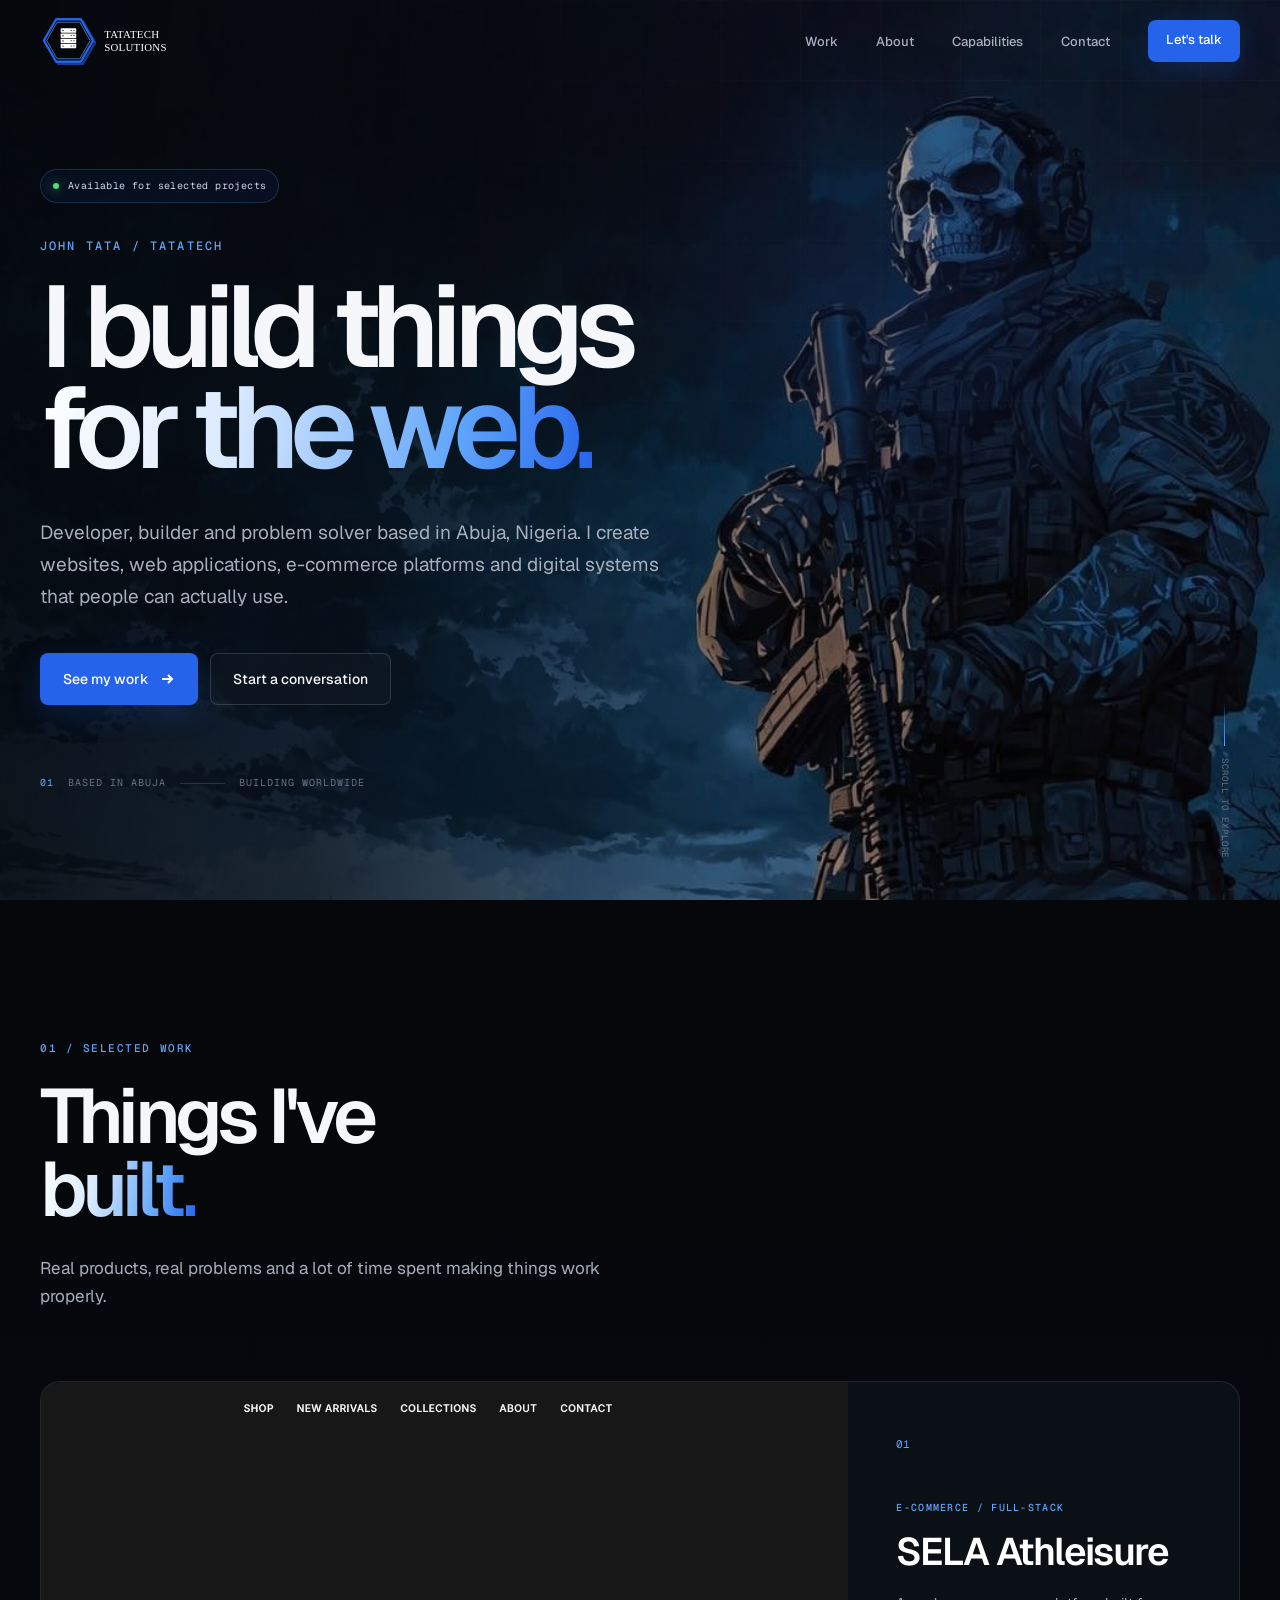
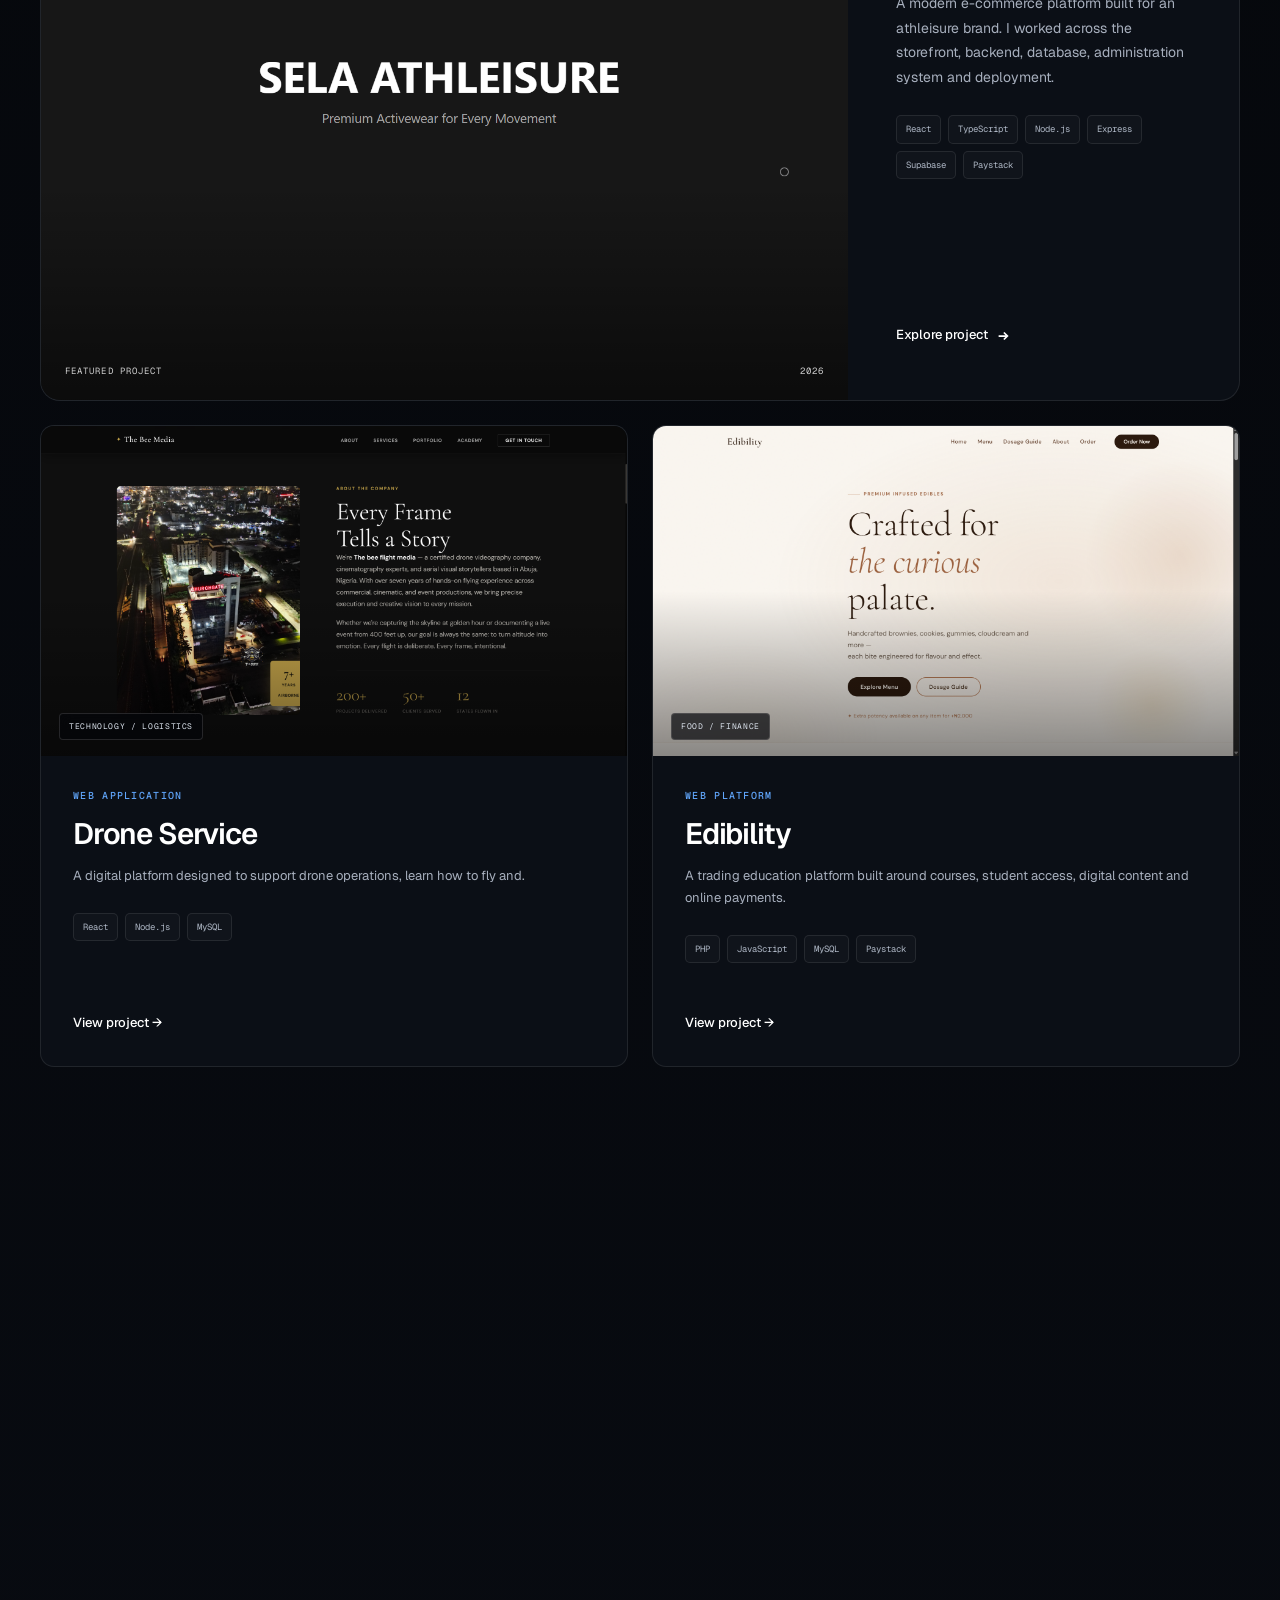
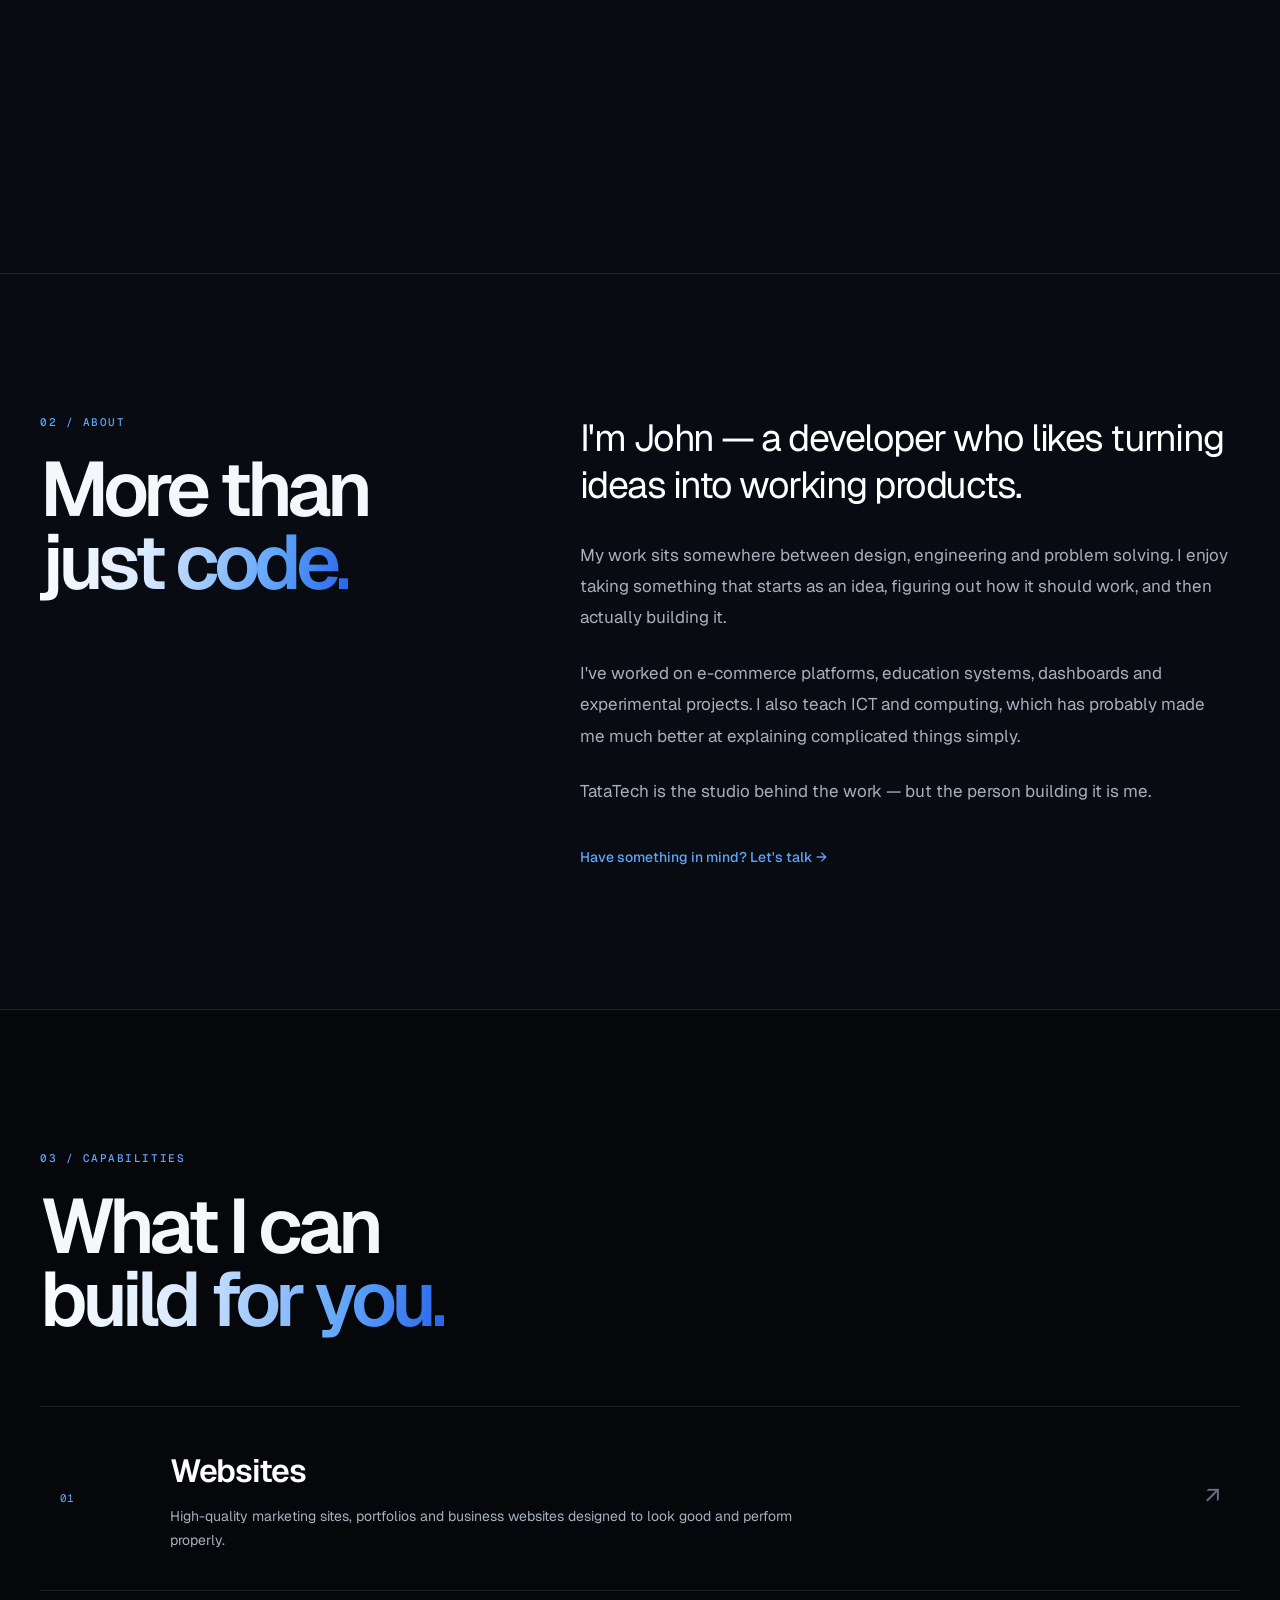
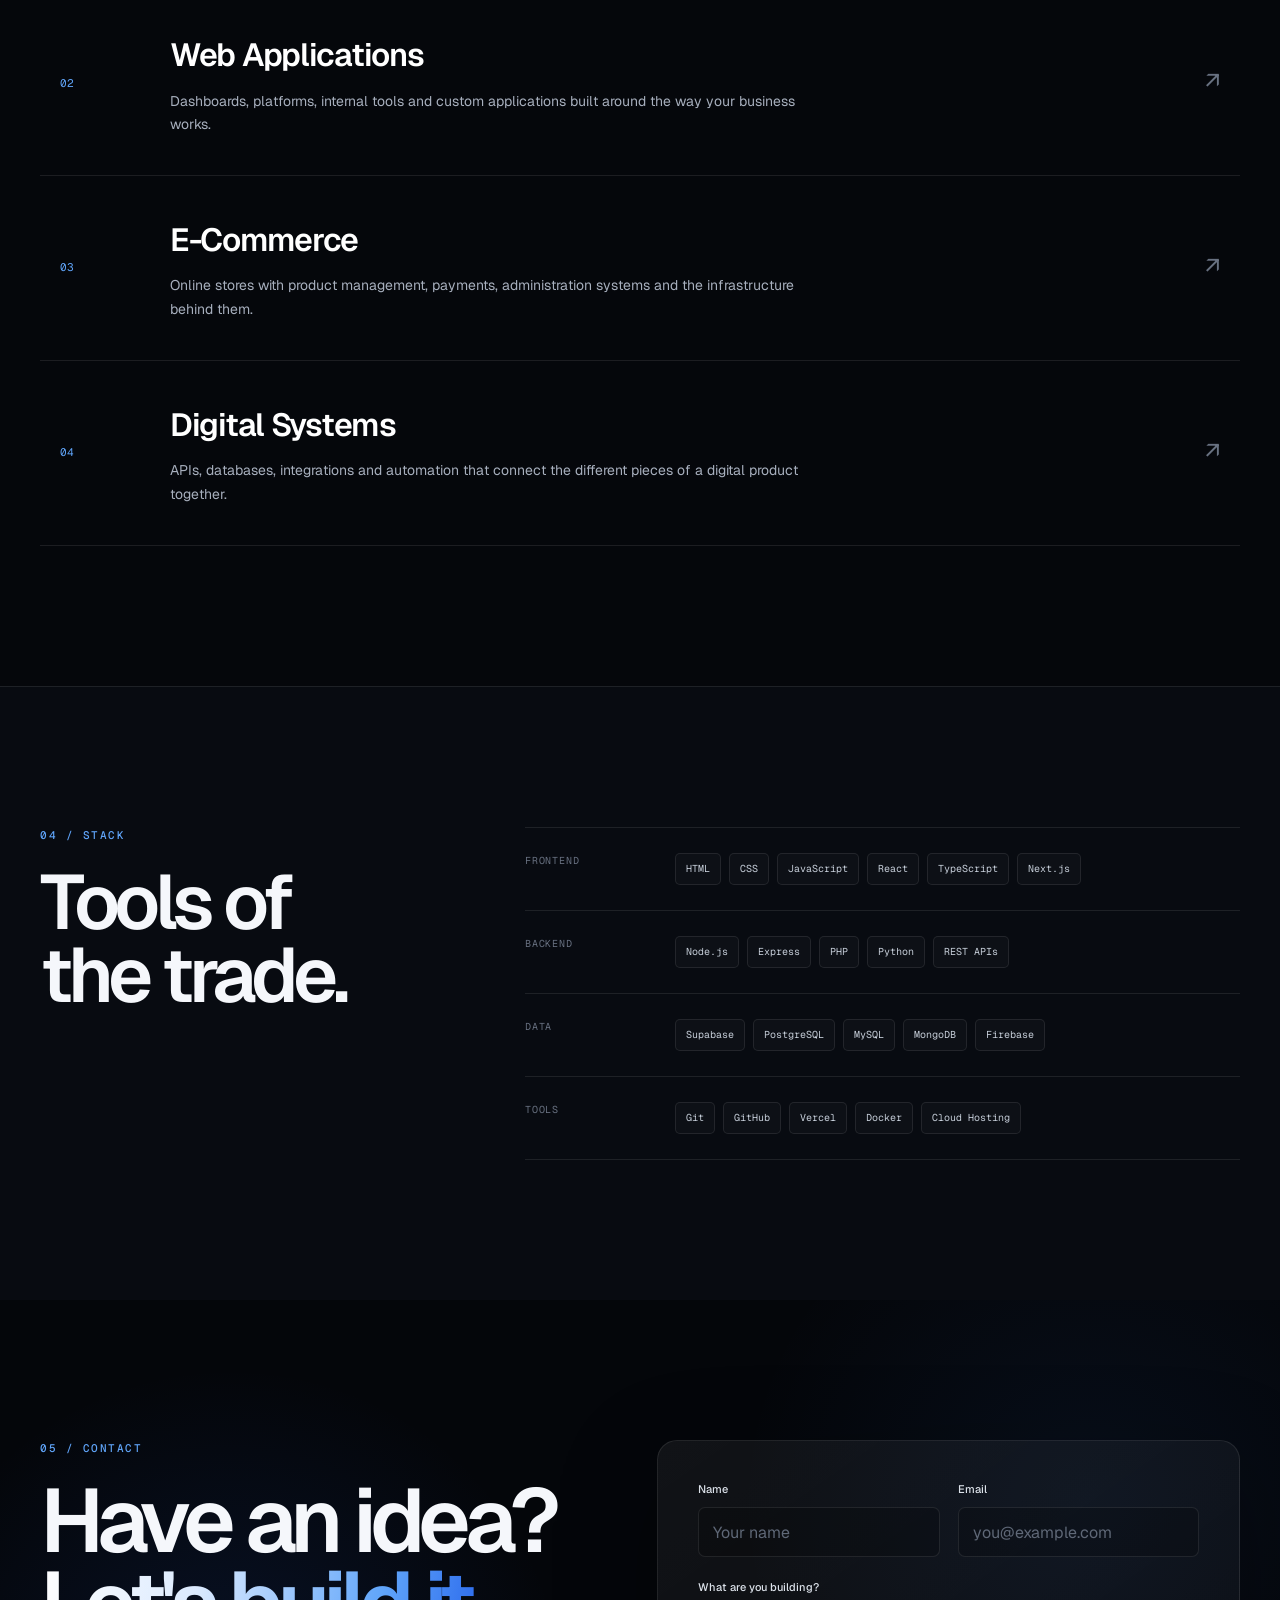
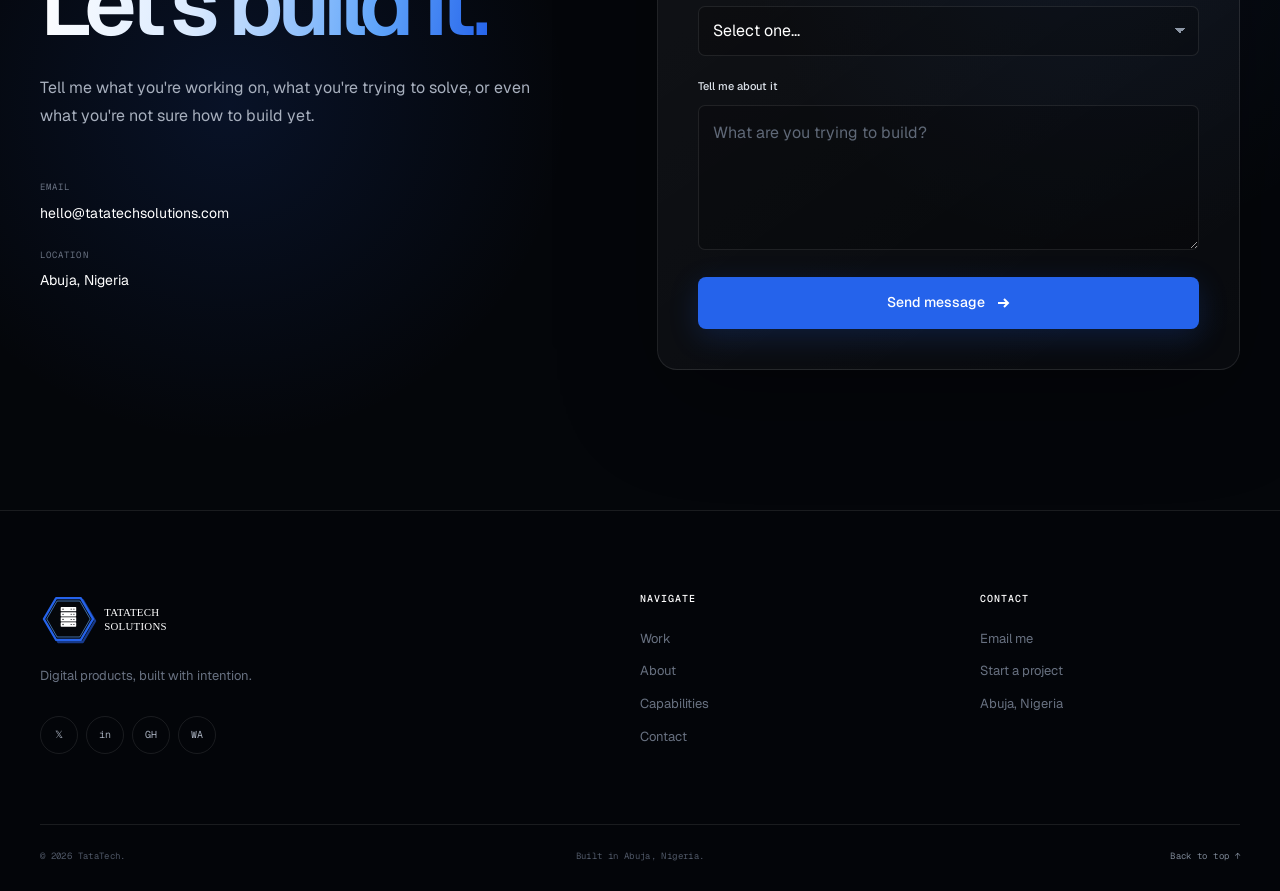
==== index.html @ 2889f9f2 "Initial TataTech Solutions website" ====
<!DOCTYPE html>
<html lang="en">
<head>
  <meta charset="UTF-8" />
  <meta name="viewport" content="width=device-width, initial-scale=1.0" />

  <meta
    name="description"
    content="John Tata — developer and builder creating websites, web applications, e-commerce platforms and digital products from Abuja, Nigeria."
  />

  <meta
    name="keywords"
    content="John Tata, TataTech, web developer Abuja, full stack developer Nigeria, React developer Nigeria, web development"
  />

  <meta property="og:title" content="John Tata — Developer & Builder" />
  <meta
    property="og:description"
    content="I build websites, applications and digital systems that turn ideas into things people can actually use."
  />
  <meta property="og:type" content="website" />

  <title>John Tata — Developer & Builder</title>

  <link rel="stylesheet" href="css/styles.css" />

  <link rel="preconnect" href="https://fonts.googleapis.com" />
  <link rel="preconnect" href="https://fonts.gstatic.com" crossorigin />

  <link
    href="https://fonts.googleapis.com/css2?family=Geist:wght@300;400;500;600;700;800;900&family=Geist+Mono:wght@400;500&display=swap"
    rel="stylesheet"
  />
</head>

<body>

  <!-- ═══════════════════════════════════════════════════════════
       NAVIGATION
  ═══════════════════════════════════════════════════════════ -->

  <nav class="navbar" id="navbar">
    <div class="nav-inner">

      <a href="#home" class="nav-logo" aria-label="John Tata home">
        <img
          src="assets/logo/ttsblue.svg"
          alt="TataTech"
        />
      </a>

      <ul class="nav-links" role="navigation">
        <li><a href="#work">Work</a></li>
        <li><a href="#about">About</a></li>
        <li><a href="#capabilities">Capabilities</a></li>
        <li><a href="#contact">Contact</a></li>
      </ul>

      <div class="nav-cta">
        <a href="#contact" class="btn btn-primary btn-sm">
          Let's talk
        </a>
      </div>

      <button
        class="hamburger"
        id="hamburger"
        aria-label="Open menu"
        aria-expanded="false"
      >
        <span></span>
        <span></span>
        <span></span>
      </button>

    </div>
  </nav>


  <!-- ═══════════════════════════════════════════════════════════
       MOBILE MENU
  ═══════════════════════════════════════════════════════════ -->

  <div
    class="mobile-menu"
    id="mobileMenu"
    role="dialog"
    aria-label="Navigation menu"
  >
    <a href="#work">Work</a>
    <a href="#about">About</a>
    <a href="#capabilities">Capabilities</a>
    <a href="#contact">Contact</a>
  </div>


  <!-- ═══════════════════════════════════════════════════════════
       HERO
  ═══════════════════════════════════════════════════════════ -->

  <main>

    <section class="hero" id="home">

      <div class="hero-media">
    <img src="assets/ghost-hero.jpg" alt="" />
  </div>

      <div class="hero-bg"></div>
      <div class="hero-grid"></div>

      <div class="container">

        <div class="hero-content">

          <div class="hero-badge">
            <span class="badge">
              <span class="badge-dot"></span>
              Available for selected projects
            </span>
          </div>

          <p class="hero-kicker">
            JOHN TATA / TATATECH
          </p>

          <h1>
            I build things<br />
            <span class="gradient-text">for the web.</span>
          </h1>

          <p class="hero-sub">
            Developer, builder and problem solver based in Abuja, Nigeria.
            I create websites, web applications, e-commerce platforms and
            digital systems that people can actually use.
          </p>

          <div class="hero-actions">

            <a href="#work" class="btn btn-primary">
              See my work

              <svg
                viewBox="0 0 16 16"
                fill="none"
                stroke="currentColor"
                stroke-width="2"
                aria-hidden="true"
              >
                <path d="M3 8h10M9 4l4 4-4 4" />
              </svg>
            </a>

            <a href="#contact" class="btn btn-ghost">
              Start a conversation
            </a>

          </div>

          <div class="hero-location">
            <span>01</span>
            <span>Based in Abuja</span>
            <span class="hero-location-line"></span>
            <span>Building worldwide</span>
          </div>

        </div>

      </div>

      <div class="hero-scroll">
        <div class="scroll-line"></div>
        <span>Scroll to explore</span>
      </div>

    </section>


    <!-- ═══════════════════════════════════════════════════════════
         SELECTED WORK
    ═══════════════════════════════════════════════════════════ -->

    <section class="projects section" id="work">

      <div class="container">

        <div class="section-heading reveal">

          <p class="section-label">
            01 / Selected Work
          </p>

          <h2 class="section-title">
            Things I've<br />
            <span class="gradient-text">built.</span>
          </h2>

          <p class="section-sub">
            Real products, real problems and a lot of time spent making
            things work properly.
          </p>

        </div>


        <!-- FEATURED PROJECT -->

        <article class="project-feature reveal">

          <div class="project-feature-media">

            <!-- Replace this path with your actual SELA screenshot -->
            <img
              src="assets/selahero4.png"
              alt="SELA Athleisure e-commerce website"
              loading="lazy"
            />

            <div class="project-media-label">
              <span>Featured project</span>
              <span>2026</span>
            </div>

          </div>

          <div class="project-feature-info">

            <div class="project-number">
              01
            </div>

            <p class="project-category">
              E-COMMERCE / FULL-STACK
            </p>

            <h3>
              SELA Athleisure
            </h3>

            <p>
              A modern e-commerce platform built for an athleisure brand.
              I worked across the storefront, backend, database,
              administration system and deployment.
            </p>

            <div class="project-tags">
              <span class="tag">React</span>
              <span class="tag">TypeScript</span>
              <span class="tag">Node.js</span>
              <span class="tag">Express</span>
              <span class="tag">Supabase</span>
              <span class="tag">Paystack</span>
            </div>

            <a
              href="case-studies.html#sela"
              class="project-link"
            >
              Explore project

              <svg
                width="14"
                height="14"
                viewBox="0 0 16 16"
                fill="none"
                stroke="currentColor"
                stroke-width="2"
                aria-hidden="true"
              >
                <path d="M3 8h10M9 4l4 4-4 4" />
              </svg>
            </a>

          </div>

        </article>


        <!-- OTHER PROJECTS -->

        <div class="projects-grid">


          <!-- PROJECT 02 -->

          <article class="project-card reveal reveal-delay-1">

            <div class="project-thumb">

              <img
                src="assets/drone.png"
                alt="Drone Service"
                loading="lazy"
              />

              <div class="project-thumb-label">
                Technology / Logistics
              </div>

            </div>

            <div class="project-body">

              <p class="project-category">
                WEB APPLICATION
              </p>

              <h3>
                Drone Service
              </h3>

              <p>
                A digital platform designed to support drone operations,
                learn how to fly and.
              </p>

              <div class="project-tags">
                <span class="tag">React</span>
                <span class="tag">Node.js</span>
                <span class="tag">MySQL</span>
              </div>

              <a
                href="case-studies.html#drone"
                class="project-link"
              >
                View project →
              </a>

            </div>

          </article>


          <!-- PROJECT 03 -->

          <article class="project-card reveal reveal-delay-2">

            <div class="project-thumb">

              <img
                src="assets/edibility.png"
                alt="Edibility"
                loading="lazy"
              />

              <div class="project-thumb-label">
                Food / Finance
              </div>

            </div>

            <div class="project-body">

              <p class="project-category">
                WEB PLATFORM
              </p>

              <h3>
                Edibility
              </h3>

              <p>
                A trading education platform built around courses,
                student access, digital content and online payments.
              </p>

              <div class="project-tags">
                <span class="tag">PHP</span>
                <span class="tag">JavaScript</span>
                <span class="tag">MySQL</span>
                <span class="tag">Paystack</span>
              </div>

              <a
                href="case-studies.html#Edibility"
                class="project-link"
              >
                View project →
              </a>

            </div>

          </article>


          <!-- PROJECT 04 -->

          <article class="project-card reveal reveal-delay-3">

            <div class="project-thumb">

              <img
                src="assets/gesture.png"
                alt="Hand gesture mouse controller"
                loading="lazy"
              />

              <div class="project-thumb-label">
                Education / Community
              </div>

            </div>

            <div class="project-body">

              <p class="project-category">
                COMMUNITY PLATFORM
              </p>

              <h3>
                Hand Gesture Mouse Controller
              </h3>

              <p>
                Control your PC cursor with hand gestures, using just a webcam — built with MediaPipe, OpenCV, and Python.
              </p>

              <div class="project-tags">
                <span class="tag">React</span>
                <span class="tag">Firebase</span>
                <span class="tag">Tailwind</span>
              </div>

              <a
                href="case-studies.html#gesture"
                class="project-link"
              >
                View project →
              </a>

            </div>

          </article>


          <!-- PROJECT 05 -->

          <article class="project-card reveal reveal-delay-4">

            <div class="project-thumb">

              <img
                src="assets/bf.png"
                alt="Trading dashboard"
                loading="lazy"
              />

              <div class="project-thumb-label">
                Finance / Dashboard
              </div>

            </div>

            <div class="project-body">

              <p class="project-category">
                EXPERIMENT
              </p>

              <h3>
                Trading Dashboard
              </h3>

              <p>
                A personal exploration into building interfaces for
                market data, trade tracking and performance analysis.
              </p>

              <div class="project-tags">
                <span class="tag">JavaScript</span>
                <span class="tag">Charts</span>
                <span class="tag">API</span>
              </div>

              <a
                href="case-studies.html#trading"
                class="project-link"
              >
                View project →
              </a>

            </div>

          </article>

        </div>

      </div>

    </section>


    <!-- ═══════════════════════════════════════════════════════════
         ABOUT
    ═══════════════════════════════════════════════════════════ -->

    <section class="about section" id="about">

      <div class="container">

        <div class="about-layout">

          <div class="about-heading reveal">

            <p class="section-label">
              02 / About
            </p>

            <h2 class="section-title">
              More than<br />
              <span class="gradient-text">just code.</span>
            </h2>

          </div>


          <div class="about-content reveal reveal-delay-1">

            <p class="about-lead">
              I'm John — a developer who likes turning ideas into
              working products.
            </p>

            <p>
              My work sits somewhere between design, engineering and
              problem solving. I enjoy taking something that starts as
              an idea, figuring out how it should work, and then actually
              building it.
            </p>

            <p>
              I've worked on e-commerce platforms, education systems,
              dashboards and experimental projects. I also teach ICT and
              computing, which has probably made me much better at
              explaining complicated things simply.
            </p>

            <p>
              TataTech is the studio behind the work — but the person
              building it is me.
            </p>

            <a href="#contact" class="text-link">
              Have something in mind? Let's talk →
            </a>

          </div>

        </div>

      </div>

    </section>


    <!-- ═══════════════════════════════════════════════════════════
         CAPABILITIES
    ═══════════════════════════════════════════════════════════ -->

    <section
      class="services section"
      id="capabilities"
    >

      <div class="container">

        <div class="section-heading reveal">

          <p class="section-label">
            03 / Capabilities
          </p>

          <h2 class="section-title">
            What I can<br />
            <span class="gradient-text">build for you.</span>
          </h2>

        </div>


        <div class="capabilities-list">


          <div class="capability reveal">

            <span class="capability-number">
              01
            </span>

            <div>

              <h3>
                Websites
              </h3>

              <p>
                High-quality marketing sites, portfolios and business
                websites designed to look good and perform properly.
              </p>

            </div>

            <span class="capability-arrow">
              ↗
            </span>

          </div>


          <div class="capability reveal">

            <span class="capability-number">
              02
            </span>

            <div>

              <h3>
                Web Applications
              </h3>

              <p>
                Dashboards, platforms, internal tools and custom
                applications built around the way your business works.
              </p>

            </div>

            <span class="capability-arrow">
              ↗
            </span>

          </div>


          <div class="capability reveal">

            <span class="capability-number">
              03
            </span>

            <div>

              <h3>
                E-Commerce
              </h3>

              <p>
                Online stores with product management, payments,
                administration systems and the infrastructure behind them.
              </p>

            </div>

            <span class="capability-arrow">
              ↗
            </span>

          </div>


          <div class="capability reveal">

            <span class="capability-number">
              04
            </span>

            <div>

              <h3>
                Digital Systems
              </h3>

              <p>
                APIs, databases, integrations and automation that connect
                the different pieces of a digital product together.
              </p>

            </div>

            <span class="capability-arrow">
              ↗
            </span>

          </div>

        </div>

      </div>

    </section>


    <!-- ═══════════════════════════════════════════════════════════
         STACK
    ═══════════════════════════════════════════════════════════ -->

    <section class="techstack section" id="stack">

      <div class="container">

        <div class="stack-layout">

          <div class="reveal">

            <p class="section-label">
              04 / Stack
            </p>

            <h2 class="section-title">
              Tools of<br />
              the trade.
            </h2>

          </div>

          <div class="stack-content reveal reveal-delay-1">

            <div class="stack-group">

              <span>Frontend</span>

              <div>
                <span>HTML</span>
                <span>CSS</span>
                <span>JavaScript</span>
                <span>React</span>
                <span>TypeScript</span>
                <span>Next.js</span>
              </div>

            </div>


            <div class="stack-group">

              <span>Backend</span>

              <div>
                <span>Node.js</span>
                <span>Express</span>
                <span>PHP</span>
                <span>Python</span>
                <span>REST APIs</span>
              </div>

            </div>


            <div class="stack-group">

              <span>Data</span>

              <div>
                <span>Supabase</span>
                <span>PostgreSQL</span>
                <span>MySQL</span>
                <span>MongoDB</span>
                <span>Firebase</span>
              </div>

            </div>


            <div class="stack-group">

              <span>Tools</span>

              <div>
                <span>Git</span>
                <span>GitHub</span>
                <span>Vercel</span>
                <span>Docker</span>
                <span>Cloud Hosting</span>
              </div>

            </div>

          </div>

        </div>

      </div>

    </section>


    <!-- ═══════════════════════════════════════════════════════════
         CONTACT
    ═══════════════════════════════════════════════════════════ -->

    <section
      class="cta-section section"
      id="contact"
    >

      <div class="cta-bg"></div>

      <div class="container">

        <div class="cta-inner">

          <div class="cta-left reveal">

            <p class="section-label">
              05 / Contact
            </p>

            <h2>
              Have an idea?
              <br />
              <span class="gradient-text">
                Let's build it.
              </span>
            </h2>

            <p>
              Tell me what you're working on, what you're trying to solve,
              or even what you're not sure how to build yet.
            </p>

            <div class="cta-info">

              <div class="cta-info-item">
                <span>EMAIL</span>
                <a href="mailto:hello@tatatechsolutions.com">
                  hello@tatatechsolutions.com
                </a>
              </div>

              <div class="cta-info-item">
                <span>LOCATION</span>
                <span>Abuja, Nigeria</span>
              </div>

            </div>

          </div>


          <div class="cta-form reveal reveal-delay-2">

            <form id="contactForm" novalidate>

              <div class="form-row">

                <div class="form-group">

                  <label for="name">
                    Name
                  </label>

                  <input
                    type="text"
                    id="name"
                    name="name"
                    placeholder="Your name"
                    required
                  />

                </div>


                <div class="form-group">

                  <label for="email">
                    Email
                  </label>

                  <input
                    type="email"
                    id="email"
                    name="email"
                    placeholder="you@example.com"
                    required
                  />

                </div>

              </div>


              <div class="form-group">

                <label for="project">
                  What are you building?
                </label>

                <select
                  id="project"
                  name="project"
                >

                  <option value="">
                    Select one...
                  </option>

                  <option>
                    Website
                  </option>

                  <option>
                    Web Application
                  </option>

                  <option>
                    Mobile app
                  </option>

                  <option>
                    E-Commerce
                  </option>

                  <option>
                    Dashboard / Platform
                  </option>

                  <option>
                    Something else
                  </option>

                </select>

              </div>


              <div class="form-group">

                <label for="message">
                  Tell me about it
                </label>

                <textarea
                  id="message"
                  name="message"
                  placeholder="What are you trying to build?"
                  required
                ></textarea>

              </div>


              <button
                type="submit"
                class="btn btn-primary"
              >
                Send message

                <svg
                  viewBox="0 0 16 16"
                  fill="none"
                  stroke="currentColor"
                  stroke-width="2"
                  aria-hidden="true"
                >
                  <path d="M3 8h10M9 4l4 4-4 4" />
                </svg>

              </button>

            </form>

          </div>

        </div>

      </div>

    </section>

  </main>


  <!-- ═══════════════════════════════════════════════════════════
       FOOTER
  ═══════════════════════════════════════════════════════════ -->

  <footer>

    <div class="container">

      <div class="footer-top">

        <div class="footer-brand">

          <img
            src="assets/logo/ttsblue.svg"
            alt="TataTech"
          />

          <p>
            Digital products, built with intention.
          </p>

          <div class="footer-socials">

            <a
              href="#"
              class="social-btn"
              aria-label="X"
            >
              𝕏
            </a>

            <a
              href="#"
              class="social-btn"
              aria-label="LinkedIn"
            >
              in
            </a>

            <a
              href="#"
              class="social-btn"
              aria-label="GitHub"
            >
              GH
            </a>

            <a
              href="#"
              class="social-btn"
              aria-label="WhatsApp"
            >
              WA
            </a>

          </div>

        </div>


        <div class="footer-col">

          <h4>
            Navigate
          </h4>

          <ul>
            <li><a href="#work">Work</a></li>
            <li><a href="#about">About</a></li>
            <li><a href="#capabilities">Capabilities</a></li>
            <li><a href="#contact">Contact</a></li>
          </ul>

        </div>


        <div class="footer-col">

          <h4>
            Contact
          </h4>

          <ul>
            <li>
              <a href="mailto:hello@tatatechsolutions.com">
                Email me
              </a>
            </li>

            <li>
              <a href="#contact">
                Start a project
              </a>
            </li>

            <li>
              Abuja, Nigeria
            </li>
          </ul>

        </div>

      </div>


      <div class="footer-bottom">

        <span>
          © 2026 TataTech.
        </span>

        <span>
          Built in Abuja, Nigeria.
        </span>

        <span>
          <a href="#home">
            Back to top ↑
          </a>
        </span>

      </div>

    </div>

  </footer>


  <script src="js/main.js"></script>

</body>
</html>
---- css/styles.css ----
/* =========================================================
   TATATECH — styles.css
   John Tata — Developer & Builder
   ========================================================= */

/* ---------------------------------------------------------
   01. ROOT / RESET
   --------------------------------------------------------- */

:root {
  --bg: #05070b;
  --bg-soft: #080b11;
  --surface: #0b0f16;
  --surface-hover: #101620;

  --text: #f5f7fb;
  --text-soft: #a7afbd;
  --text-muted: #687181;

  --blue: #2563eb;
  --blue-light: #60a5fa;
  --blue-bright: #3b82f6;

  --border: rgba(255, 255, 255, 0.09);
  --border-light: rgba(255, 255, 255, 0.14);

  --container: 1200px;
  --nav-height: 82px;

  --radius-sm: 8px;
  --radius-md: 14px;
  --radius-lg: 20px;

  --transition: 0.3s ease;
}

*,
*::before,
*::after {
  box-sizing: border-box;
}

html {
  scroll-behavior: smooth;
  scroll-padding-top: 100px;
}

body {
  margin: 0;
  padding: 0;

  background: var(--bg);
  color: var(--text);

  font-family: "Geist", Arial, sans-serif;
  font-size: 16px;
  line-height: 1.6;

  overflow-x: hidden;

  -webkit-font-smoothing: antialiased;
  text-rendering: optimizeLegibility;
}

::selection {
  background: rgba(37, 99, 235, 0.35);
  color: #fff;
}

img {
  display: block;
  max-width: 100%;
}

button,
input,
textarea,
select {
  font: inherit;
}

button {
  cursor: pointer;
}

a {
  color: inherit;
  text-decoration: none;
}

ul {
  margin: 0;
  padding: 0;
  list-style: none;
}

p,
h1,
h2,
h3,
h4 {
  margin: 0;
}

h1,
h2,
h3,
h4 {
  font-weight: 600;
  letter-spacing: -0.04em;
}

::placeholder {
  color: #5f6877;
}

:focus-visible {
  outline: 2px solid var(--blue-light);
  outline-offset: 4px;
}


/* ---------------------------------------------------------
   02. GLOBAL LAYOUT
   --------------------------------------------------------- */

.container {
  width: min(calc(100% - 48px), var(--container));
  margin-inline: auto;
}

.section {
  position: relative;
  padding: 140px 0;
}

.section-heading {
  max-width: 720px;
  margin-bottom: 70px;
}

.section-label {
  margin-bottom: 22px;

  color: var(--blue-light);

  font-family: "Geist Mono", monospace;
  font-size: 11px;
  font-weight: 500;
  letter-spacing: 0.14em;
  text-transform: uppercase;
}

.section-title {
  color: var(--text);
  font-size: clamp(3rem, 6vw, 5.6rem);
  line-height: 0.95;
  letter-spacing: -0.065em;
}

.section-sub {
  max-width: 560px;
  margin-top: 28px;

  color: var(--text-soft);
  font-size: 17px;
  line-height: 1.7;
}

.gradient-text {
  background: linear-gradient(
    100deg,
    #ffffff 0%,
    #dbeafe 35%,
    #60a5fa 75%,
    #2563eb 100%
  );

  -webkit-background-clip: text;
  background-clip: text;
  color: transparent;
}


/* ---------------------------------------------------------
   03. BUTTONS
   --------------------------------------------------------- */

.btn {
  display: inline-flex;
  align-items: center;
  justify-content: center;
  gap: 10px;

  min-height: 52px;
  padding: 0 22px;

  border: 1px solid transparent;
  border-radius: 8px;

  font-size: 14px;
  font-weight: 500;

  transition:
    transform var(--transition),
    background var(--transition),
    border-color var(--transition),
    color var(--transition),
    box-shadow var(--transition);
}

.btn svg {
  width: 16px;
  height: 16px;

  transition: transform var(--transition);
}

.btn:hover svg {
  transform: translateX(4px);
}

.btn-primary {
  background: var(--blue);
  color: #fff;

  box-shadow:
    0 8px 30px rgba(37, 99, 235, 0.2);
}

.btn-primary:hover {
  background: var(--blue-bright);
  transform: translateY(-2px);

  box-shadow:
    0 12px 35px rgba(37, 99, 235, 0.3);
}

.btn-ghost {
  border-color: var(--border-light);
  background: rgba(255, 255, 255, 0.025);
  color: var(--text);
}

.btn-ghost:hover {
  border-color: rgba(255, 255, 255, 0.25);
  background: rgba(255, 255, 255, 0.06);
  transform: translateY(-2px);
}

.btn-sm {
  min-height: 42px;
  padding: 0 17px;

  font-size: 13px;
}


/* ---------------------------------------------------------
   04. NAVIGATION
   --------------------------------------------------------- */

.navbar {
  position: fixed;
  top: 0;
  left: 0;
  z-index: 1000;

  width: 100%;
  height: var(--nav-height);

  border-bottom: 1px solid transparent;

  transition:
    background var(--transition),
    border-color var(--transition),
    backdrop-filter var(--transition);
}

.navbar.scrolled {
  background: rgba(5, 7, 11, 0.82);
  border-color: var(--border);

  backdrop-filter: blur(18px);
  -webkit-backdrop-filter: blur(18px);
}

.nav-inner {
  width: min(calc(100% - 48px), var(--container));
  height: 100%;
  margin-inline: auto;

  display: flex;
  align-items: center;
  justify-content: space-between;
}

.nav-logo {
  display: flex;
  align-items: center;

  width: 150px;
}

.nav-logo img {
  width: 100%;
  height: auto;
  object-fit: contain;
}

.nav-links {
  display: flex;
  align-items: center;
  gap: 38px;

  margin-left: auto;
  margin-right: 38px;
}

.nav-links a {
  position: relative;

  color: var(--text-soft);

  font-size: 13px;
  font-weight: 500;

  transition: color var(--transition);
}

.nav-links a::after {
  content: "";

  position: absolute;
  left: 0;
  bottom: -8px;

  width: 100%;
  height: 1px;

  background: var(--blue-light);

  transform: scaleX(0);
  transform-origin: right;

  transition: transform var(--transition);
}

.nav-links a:hover,
.nav-links a.active {
  color: #fff;
}

.nav-links a:hover::after,
.nav-links a.active::after {
  transform: scaleX(1);
  transform-origin: left;
}

.nav-cta {
  display: flex;
}

.hamburger {
  display: none;

  width: 44px;
  height: 44px;

  padding: 0;
  border: 0;

  background: transparent;
}

.hamburger span {
  display: block;

  width: 22px;
  height: 1px;

  margin: 5px auto;

  background: #fff;

  transition:
    transform var(--transition),
    opacity var(--transition);
}


/* ---------------------------------------------------------
   05. MOBILE MENU
   --------------------------------------------------------- */

.mobile-menu {
  position: fixed;
  inset: var(--nav-height) 0 0;
  z-index: 999;

  display: flex;
  flex-direction: column;
  justify-content: center;

  padding: 40px 24px;

  background: rgba(5, 7, 11, 0.98);

  opacity: 0;
  visibility: hidden;
  pointer-events: none;

  transform: translateY(-12px);

  transition:
    opacity var(--transition),
    visibility var(--transition),
    transform var(--transition);
}

.mobile-menu.open {
  opacity: 1;
  visibility: visible;
  pointer-events: auto;

  transform: translateY(0);
}

.mobile-menu a {
  padding: 18px 0;

  border-bottom: 1px solid var(--border);

  color: #fff;

  font-size: 28px;
  font-weight: 500;
  letter-spacing: -0.04em;
}


/* ---------------------------------------------------------
   06. HERO
   --------------------------------------------------------- */

.hero {
  position: relative;

  min-height: 100svh;

  display: flex;
  align-items: center;

  padding: 160px 0 100px;

  overflow: hidden;

  background: var(--bg);
}
.hero-media {
  position: absolute;
  inset: 0;
  z-index: 0;
  overflow: hidden;
}

.hero-media img {
  width: 100%;
  height: 100%;
  object-fit: cover;
  object-position: 78% center; /* keeps the figure in frame as width changes */
}
.hero-bg {
  position: absolute;
  inset: 0;
  z-index: 1;
  pointer-events: none;

  background:
   linear-gradient(
      100deg,
      rgba(5, 7, 11, 0.94) 0%,
      rgba(5, 7, 11, 0.75) 32%,
      rgba(5, 7, 11, 0.25) 60%,
      rgba(5, 7, 11, 0.05) 100%
    ),
    radial-gradient(
      circle at 72% 35%,
      rgba(37, 99, 235, 0.16),
      transparent 28%
    ),
    radial-gradient(
      circle at 18% 72%,
      rgba(37, 99, 235, 0.07),
      transparent 25%
    );
}

.hero-grid {
  position: absolute;
  inset: 0;

  pointer-events: none;

  opacity: 0.5;

  background-image:
    linear-gradient(
      rgba(255, 255, 255, 0.035) 1px,
      transparent 1px
    ),
    linear-gradient(
      90deg,
      rgba(255, 255, 255, 0.035) 1px,
      transparent 1px
    );

  background-size: 80px 80px;

  mask-image: linear-gradient(
    to bottom,
    black 0%,
    rgba(0, 0, 0, 0.7) 55%,
    transparent 100%
  );
}

.hero .container {
  position: relative;
  z-index: 2;
}

.hero-content {
  max-width: 920px;
}

.hero-badge {
  margin-bottom: 34px;
}

.badge {
  display: inline-flex;
  align-items: center;
  gap: 9px;

  padding: 8px 12px;

  border: 1px solid rgba(96, 165, 250, 0.2);
  border-radius: 999px;

  background: rgba(37, 99, 235, 0.07);

  color: #cbd5e1;

  font-family: "Geist Mono", monospace;
  font-size: 10px;
  letter-spacing: 0.04em;
}

.badge-dot {
  width: 6px;
  height: 6px;

  border-radius: 50%;

  background: #4ade80;

  box-shadow: 0 0 12px rgba(74, 222, 128, 0.7);
}

.hero-kicker {
  margin-bottom: 20px;

  color: var(--blue-light);

  font-family: "Geist Mono", monospace;
  font-size: 12px;
  font-weight: 500;
  letter-spacing: 0.18em;
}

.hero h1 {
  max-width: 1000px;

  font-size: clamp(4rem, 9vw, 8.6rem);
  line-height: 0.88;
  letter-spacing: -0.075em;
  font-weight: 600;
}

.hero-sub {
  max-width: 650px;
  margin-top: 38px;

  color: var(--text-soft);

  font-size: clamp(16px, 1.7vw, 19px);
  line-height: 1.7;
}

.hero-actions {
  display: flex;
  align-items: center;
  gap: 12px;

  margin-top: 40px;
}

.hero-location {
  display: flex;
  align-items: center;
  gap: 14px;

  margin-top: 70px;

  color: var(--text-muted);

  font-family: "Geist Mono", monospace;
  font-size: 10px;
  letter-spacing: 0.1em;
  text-transform: uppercase;
}

.hero-location > span:first-child {
  color: var(--blue-light);
}

.hero-location-line {
  display: block;

  width: 45px;
  height: 1px;

  background: var(--border-light);
}

.hero-scroll {
  position: absolute;
  right: 48px;
  bottom: 42px;
  z-index: 2;

  display: flex;
  align-items: center;
  gap: 12px;

  color: var(--text-muted);

  font-family: "Geist Mono", monospace;
  font-size: 9px;
  letter-spacing: 0.1em;
  text-transform: uppercase;

  writing-mode: vertical-rl;
}

.scroll-line {
  width: 1px;
  height: 45px;

  background: linear-gradient(
    to bottom,
    transparent,
    var(--blue-light)
  );

  animation: scrollPulse 2s ease-in-out infinite;
}

@keyframes scrollPulse {
  0%,
  100% {
    opacity: 0.35;
  }

  50% {
    opacity: 1;
  }
}


/* ---------------------------------------------------------
   07. PROJECTS
   --------------------------------------------------------- */

.projects {
  background:
    linear-gradient(
      to bottom,
      var(--bg),
      var(--bg-soft)
    );
}

/* Featured */

.project-feature {
  display: grid;
  grid-template-columns: minmax(0, 1.55fr) minmax(320px, 0.75fr);

  min-height: 620px;

  border: 1px solid var(--border);
  border-radius: var(--radius-lg);

  overflow: hidden;

  background: var(--surface);

  transition:
    border-color var(--transition),
    transform var(--transition),
    box-shadow var(--transition);
}

.project-feature:hover {
  border-color: rgba(96, 165, 250, 0.2);

  transform: translateY(-4px);

  box-shadow:
    0 30px 80px rgba(0, 0, 0, 0.35);
}

.project-feature-media {
  position: relative;

  min-height: 100%;

  overflow: hidden;

  background: #080b10;
}

.project-feature-media::after {
  content: "";

  position: absolute;
  inset: 0;

  background:
    linear-gradient(
      to top,
      rgba(0, 0, 0, 0.5),
      transparent 35%
    );

  pointer-events: none;
}

.project-feature-media img {
  width: 100%;
  height: 100%;

  object-fit: cover;

  transition: transform 0.7s cubic-bezier(0.2, 0.7, 0.2, 1);
}

.project-feature:hover .project-feature-media img {
  transform: scale(1.035);
}

.project-media-label {
  position: absolute;
  left: 24px;
  right: 24px;
  bottom: 22px;
  z-index: 2;

  display: flex;
  justify-content: space-between;

  color: rgba(255, 255, 255, 0.8);

  font-family: "Geist Mono", monospace;
  font-size: 9px;
  letter-spacing: 0.12em;
  text-transform: uppercase;
}

.project-feature-info {
  display: flex;
  flex-direction: column;
  align-items: flex-start;

  padding: 54px 48px;
}

.project-number {
  margin-bottom: 46px;

  color: var(--blue-light);

  font-family: "Geist Mono", monospace;
  font-size: 11px;
}

.project-category {
  margin-bottom: 15px;

  color: var(--blue-light);

  font-family: "Geist Mono", monospace;
  font-size: 10px;
  font-weight: 500;
  letter-spacing: 0.13em;
  text-transform: uppercase;
}

.project-feature-info h3,
.project-body h3 {
  color: #fff;

  font-size: clamp(1.8rem, 3vw, 2.6rem);
  line-height: 1.05;
}

.project-feature-info > p:not(.project-category) {
  margin-top: 20px;

  color: var(--text-soft);

  font-size: 14px;
  line-height: 1.75;
}

.project-tags {
  display: flex;
  flex-wrap: wrap;
  gap: 7px;

  margin-top: 26px;
}

.tag {
  display: inline-flex;
  align-items: center;

  padding: 6px 9px;

  border: 1px solid var(--border);
  border-radius: 5px;

  color: #aeb7c5;

  font-family: "Geist Mono", monospace;
  font-size: 9px;

  background: rgba(255, 255, 255, 0.025);
}

.project-link {
  display: inline-flex;
  align-items: center;
  gap: 8px;

  margin-top: auto;
  padding-top: 34px;

  color: #fff;

  font-size: 13px;
  font-weight: 500;

  transition: color var(--transition);
}

.project-link svg {
  transition: transform var(--transition);
}

.project-link:hover {
  color: var(--blue-light);
}

.project-link:hover svg {
  transform: translateX(4px);
}


/* Other projects */

.projects-grid {
  display: grid;
  grid-template-columns: repeat(2, minmax(0, 1fr));
  gap: 24px;

  margin-top: 24px;
}

.project-card {
  overflow: hidden;

  border: 1px solid var(--border);
  border-radius: var(--radius-md);

  background: var(--surface);

  transition:
    transform var(--transition),
    border-color var(--transition),
    box-shadow var(--transition);
}

.project-card:hover {
  transform: translateY(-5px);

  border-color: rgba(96, 165, 250, 0.2);

  box-shadow:
    0 25px 60px rgba(0, 0, 0, 0.28);
}

.project-thumb {
  position: relative;

  aspect-ratio: 16 / 9;

  overflow: hidden;

  background: #080b10;
}

.project-thumb img {
  width: 100%;
  height: 100%;

  object-fit: cover;

  transition: transform 0.65s cubic-bezier(0.2, 0.7, 0.2, 1);
}

.project-card:hover .project-thumb img {
  transform: scale(1.04);
}

.project-thumb::after {
  content: "";

  position: absolute;
  inset: 0;

  background: linear-gradient(
    to top,
    rgba(0, 0, 0, 0.45),
    transparent 50%
  );

  pointer-events: none;
}

.project-thumb-label {
  position: absolute;
  left: 18px;
  bottom: 16px;
  z-index: 2;

  padding: 6px 9px;

  border: 1px solid rgba(255, 255, 255, 0.13);
  border-radius: 4px;

  background: rgba(5, 7, 11, 0.7);

  color: #dbe2ec;

  backdrop-filter: blur(8px);

  font-family: "Geist Mono", monospace;
  font-size: 8px;
  letter-spacing: 0.08em;
  text-transform: uppercase;
}

.project-body {
  display: flex;
  flex-direction: column;

  min-height: 310px;

  padding: 32px;
}

.project-body h3 {
  font-size: clamp(1.5rem, 2.3vw, 2rem);
}

.project-body > p:not(.project-category) {
  margin-top: 15px;

  color: var(--text-soft);

  font-size: 13px;
  line-height: 1.7;
}

.project-body .project-link {
  margin-top: auto;
}


/* ---------------------------------------------------------
   08. ABOUT
   --------------------------------------------------------- */

.about {
  
  background: var(--bg-soft);

  border-top: 1px solid var(--border);
  border-bottom: 1px solid var(--border);
}

.about-layout {
  display: grid;
  grid-template-columns: minmax(300px, 0.8fr) minmax(0, 1.2fr);

  gap: 100px;

  align-items: start;
}

.about-heading {
  position: sticky;
  top: 130px;
}

.about-content {
  max-width: 650px;
}

.about-content p {
  margin-bottom: 24px;

  color: var(--text-soft);

  font-size: 17px;
  line-height: 1.85;
}

.about-content .about-lead {
  margin-bottom: 32px;

  color: #fff;

  font-size: clamp(1.7rem, 3vw, 2.35rem);
  line-height: 1.25;
  letter-spacing: -0.04em;
}

.text-link {
  display: inline-flex;

  margin-top: 14px;

  color: var(--blue-light);

  font-size: 14px;
  font-weight: 500;

  transition:
    color var(--transition),
    transform var(--transition);
}

.text-link:hover {
  color: #fff;
  transform: translateX(4px);
}


/* ---------------------------------------------------------
   09. CAPABILITIES
   --------------------------------------------------------- */

.services {
  background: var(--bg);
}

.capabilities-list {
  border-top: 1px solid var(--border);
}

.capability {
  display: grid;
  grid-template-columns: 80px minmax(0, 1fr) 50px;
  gap: 30px;

  align-items: center;

  padding: 38px 20px;

  border-bottom: 1px solid var(--border);

  transition:
    background var(--transition),
    padding var(--transition),
    border-color var(--transition);
}

.capability:hover {
  padding-left: 30px;
  padding-right: 30px;

  background:
    linear-gradient(
      90deg,
      rgba(37, 99, 235, 0.07),
      transparent
    );

  border-color: rgba(96, 165, 250, 0.18);
}

.capability-number {
  color: var(--blue-light);

  font-family: "Geist Mono", monospace;
  font-size: 11px;
}

.capability h3 {
  margin-bottom: 9px;

  color: #fff;

  font-size: clamp(1.45rem, 2.5vw, 2rem);
}

.capability p {
  max-width: 650px;

  color: var(--text-soft);

  font-size: 14px;
  line-height: 1.7;
}

.capability-arrow {
  justify-self: end;

  color: var(--text-muted);

  font-size: 24px;

  transition:
    color var(--transition),
    transform var(--transition);
}

.capability:hover .capability-arrow {
  color: var(--blue-light);
  transform: translate(4px, -4px);
}


/* ---------------------------------------------------------
   10. TECH STACK
   --------------------------------------------------------- */

.techstack {
  background: var(--bg-soft);

  border-top: 1px solid var(--border);
}

.stack-layout {
  display: grid;
  grid-template-columns: minmax(260px, 0.7fr) minmax(0, 1.3fr);

  gap: 100px;
}

.stack-content {
  border-top: 1px solid var(--border);
}

.stack-group {
  display: grid;
  grid-template-columns: 120px minmax(0, 1fr);
  gap: 30px;

  padding: 25px 0;

  border-bottom: 1px solid var(--border);
}

.stack-group > span {
  color: var(--text-muted);

  font-family: "Geist Mono", monospace;
  font-size: 10px;
  letter-spacing: 0.08em;
  text-transform: uppercase;
}

.stack-group > div {
  display: flex;
  flex-wrap: wrap;
  gap: 8px;
}

.stack-group > div > span {
  display: inline-flex;

  padding: 7px 10px;

  border: 1px solid var(--border);
  border-radius: 5px;

  background: rgba(255, 255, 255, 0.025);

  color: #c7cfda;

  font-family: "Geist Mono", monospace;
  font-size: 10px;

  transition:
    color var(--transition),
    border-color var(--transition),
    background var(--transition);
}

.stack-group > div > span:hover {
  border-color: rgba(96, 165, 250, 0.3);

  background: rgba(37, 99, 235, 0.08);

  color: #fff;
}


/* ---------------------------------------------------------
   11. CONTACT / CTA
   --------------------------------------------------------- */

.cta-section {
  position: relative;

  overflow: hidden;

  background: #04060a;
}

.cta-bg {
  position: absolute;
  inset: 0;

  pointer-events: none;

  background:
    radial-gradient(
      circle at 18% 50%,
      rgba(37, 99, 235, 0.13),
      transparent 30%
    ),
    radial-gradient(
      circle at 85% 25%,
      rgba(59, 130, 246, 0.07),
      transparent 28%
    );
}

.cta-inner {
  position: relative;
  z-index: 2;

  display: grid;
  grid-template-columns: minmax(0, 0.95fr) minmax(400px, 1.05fr);

  gap: 90px;

  align-items: start;
}

.cta-left h2 {
  font-size: clamp(3.5rem, 7vw, 6.8rem);
  line-height: 0.92;
  letter-spacing: -0.07em;
}

.cta-left > p:not(.section-label) {
  max-width: 520px;
  margin-top: 30px;

  color: var(--text-soft);

  font-size: 16px;
  line-height: 1.75;
}

.cta-info {
  display: grid;
  gap: 24px;

  margin-top: 50px;
}

.cta-info-item {
  display: flex;
  flex-direction: column;
  gap: 7px;
}

.cta-info-item > span:first-child {
  color: var(--text-muted);

  font-family: "Geist Mono", monospace;
  font-size: 9px;
  letter-spacing: 0.12em;
}

.cta-info-item a,
.cta-info-item > span:last-child {
  color: #fff;

  font-size: 14px;
}

.cta-info-item a {
  transition: color var(--transition);
}

.cta-info-item a:hover {
  color: var(--blue-light);
}


/* Contact form */

.cta-form {
  padding: 40px;

  border: 1px solid var(--border);
  border-radius: var(--radius-lg);

  background:
    linear-gradient(
      145deg,
      rgba(255, 255, 255, 0.055),
      rgba(255, 255, 255, 0.018)
    );

  box-shadow:
    0 30px 100px rgba(0, 0, 0, 0.3);
}

#contactForm {
  display: flex;
  flex-direction: column;
  gap: 22px;
}

.form-row {
  display: grid;
  grid-template-columns: repeat(2, minmax(0, 1fr));

  gap: 18px;
}

.form-group {
  display: flex;
  flex-direction: column;
  gap: 9px;
}

.form-group label {
  color: #dbe1e9;

  font-size: 11px;
  font-weight: 500;
}

.form-group input,
.form-group select,
.form-group textarea {
  width: 100%;

  border: 1px solid var(--border);
  border-radius: 7px;

  outline: none;

  background: rgba(0, 0, 0, 0.2);

  color: #fff;

  transition:
    border-color var(--transition),
    background var(--transition),
    box-shadow var(--transition);
}

.form-group input,
.form-group select {
  height: 50px;

  padding: 0 14px;
}

.form-group textarea {
  min-height: 145px;

  padding: 14px;

  resize: vertical;
}

.form-group input:hover,
.form-group select:hover,
.form-group textarea:hover {
  border-color: rgba(255, 255, 255, 0.16);
}

.form-group input:focus,
.form-group select:focus,
.form-group textarea:focus {
  border-color: rgba(96, 165, 250, 0.6);

  background: rgba(37, 99, 235, 0.035);

  box-shadow:
    0 0 0 3px rgba(37, 99, 235, 0.08);
}

.form-group select {
  appearance: none;

  cursor: pointer;

  background-image:
    linear-gradient(45deg, transparent 50%, #8d97a6 50%),
    linear-gradient(135deg, #8d97a6 50%, transparent 50%);

  background-position:
    calc(100% - 18px) 21px,
    calc(100% - 13px) 21px;

  background-size:
    5px 5px,
    5px 5px;

  background-repeat: no-repeat;
}

.form-group select option {
  background: #0b0f16;
  color: #fff;
}

.cta-form .btn {
  width: 100%;

  margin-top: 5px;
}


/* ---------------------------------------------------------
   12. FOOTER
   --------------------------------------------------------- */

footer {
  padding: 80px 0 28px;

  border-top: 1px solid var(--border);

  background: #030509;
}

.footer-top {
  display: grid;
  grid-template-columns: 2fr 1fr 1fr;

  gap: 80px;

  padding-bottom: 70px;
}

.footer-brand img {
  width: 150px;
  height: auto;
}

.footer-brand > p {
  max-width: 260px;
  margin-top: 18px;

  color: var(--text-muted);

  font-size: 13px;
  line-height: 1.7;
}

.footer-socials {
  display: flex;
  gap: 8px;

  margin-top: 28px;
}

.social-btn {
  display: flex;
  align-items: center;
  justify-content: center;

  width: 38px;
  height: 38px;

  border: 1px solid var(--border);
  border-radius: 50%;

  color: var(--text-soft);

  font-family: "Geist Mono", monospace;
  font-size: 10px;

  transition:
    color var(--transition),
    border-color var(--transition),
    background var(--transition),
    transform var(--transition);
}

.social-btn:hover {
  color: #fff;

  border-color: rgba(96, 165, 250, 0.35);

  background: rgba(37, 99, 235, 0.08);

  transform: translateY(-3px);
}

.footer-col h4 {
  margin-bottom: 22px;

  color: #fff;

  font-family: "Geist Mono", monospace;
  font-size: 10px;
  font-weight: 500;
  letter-spacing: 0.1em;
  text-transform: uppercase;
}

.footer-col ul {
  display: flex;
  flex-direction: column;
  gap: 12px;
}

.footer-col li,
.footer-col a {
  color: var(--text-muted);

  font-size: 13px;

  transition: color var(--transition);
}

.footer-col a:hover {
  color: #fff;
}

.footer-bottom {
  display: grid;
  grid-template-columns: 1fr 1fr 1fr;
  gap: 20px;

  padding-top: 24px;

  border-top: 1px solid var(--border);

  color: #505867;

  font-family: "Geist Mono", monospace;
  font-size: 9px;
  letter-spacing: 0.04em;
}

.footer-bottom span:nth-child(2) {
  text-align: center;
}

.footer-bottom span:last-child {
  text-align: right;
}

.footer-bottom a {
  color: #7d8795;

  transition: color var(--transition);
}

.footer-bottom a:hover {
  color: #fff;
}


/* ---------------------------------------------------------
   13. SCROLL REVEAL
   --------------------------------------------------------- */

.reveal {
  opacity: 0;

  transform: translateY(28px);

  transition:
    opacity 0.8s ease,
    transform 0.8s cubic-bezier(0.2, 0.7, 0.2, 1);
}

.reveal.visible {
  opacity: 1;

  transform: translateY(0);
}

.reveal-delay-1 {
  transition-delay: 0.1s;
}

.reveal-delay-2 {
  transition-delay: 0.2s;
}

.reveal-delay-3 {
  transition-delay: 0.3s;
}

.reveal-delay-4 {
  transition-delay: 0.4s;
}


/* ---------------------------------------------------------
   14. RESPONSIVE — TABLET
   --------------------------------------------------------- */

@media (max-width: 1024px) {
  .section {
    padding: 110px 0;
  }

  .hero h1 {
    font-size: clamp(4rem, 10vw, 7rem);
  }

  .project-feature {
    grid-template-columns: 1fr;
  }

  .project-feature-media {
    min-height: 480px;
  }

  .project-feature-info {
    min-height: 480px;
  }

  .about-layout,
  .stack-layout {
    gap: 60px;
  }

  .cta-inner {
    gap: 50px;
  }

  .footer-top {
    gap: 50px;
  }
}


/* ---------------------------------------------------------
   15. RESPONSIVE — MOBILE
   --------------------------------------------------------- */

@media (max-width: 768px) {
  :root {
    --nav-height: 70px;
  }

  .container,
  .nav-inner {
    width: min(calc(100% - 36px), var(--container));
  }

  .section {
    padding: 90px 0;
  }

  .nav-links,
  .nav-cta {
    display: none;
  }

  .hamburger {
    display: block;
  }

  .hero {
    min-height: 100svh;

    padding: 130px 0 90px;
  }

  .hero h1 {
    font-size: clamp(3.5rem, 15vw, 6rem);
  }

  .hero-sub {
    font-size: 16px;
  }

  .hero-actions {
    align-items: stretch;
    flex-direction: column;

    max-width: 320px;
  }

  .hero-actions .btn {
    width: 100%;
  }

  .hero-location {
    flex-wrap: wrap;

    margin-top: 50px;
  }

  .hero-scroll {
    display: none;
  }

  .section-heading {
    margin-bottom: 50px;
  }

  .section-title {
    font-size: clamp(3rem, 13vw, 5rem);
  }

  .project-feature-media {
    min-height: auto;

    aspect-ratio: 16 / 10;
  }

  .project-feature-info {
    min-height: auto;

    padding: 36px 28px;
  }

  .project-number {
    margin-bottom: 30px;
  }

  .project-feature-info .project-link {
    margin-top: 32px;
  }

  .projects-grid {
    grid-template-columns: 1fr;
  }

  .project-body {
    min-height: 290px;

    padding: 28px;
  }

  .about-layout {
    grid-template-columns: 1fr;
    gap: 45px;
  }

  .about-heading {
    position: static;
  }

  .about-content p {
    font-size: 16px;
  }

  .capability {
    grid-template-columns: 45px minmax(0, 1fr) 35px;

    gap: 14px;

    padding: 30px 0;
  }

  .capability:hover {
    padding-left: 10px;
    padding-right: 10px;
  }

  .capability p {
    font-size: 13px;
  }

  .stack-layout {
    grid-template-columns: 1fr;
    gap: 50px;
  }

  .stack-group {
    grid-template-columns: 90px minmax(0, 1fr);

    gap: 18px;
  }

  .cta-inner {
    grid-template-columns: 1fr;
    gap: 55px;
  }

  .cta-left h2 {
    font-size: clamp(3.5rem, 14vw, 6rem);
  }

  .cta-form {
    padding: 26px 20px;
  }

  .form-row {
    grid-template-columns: 1fr;
  }

  .footer-top {
    grid-template-columns: 1fr 1fr;
    gap: 50px 30px;
  }

  .footer-brand {
    grid-column: 1 / -1;
  }

  .footer-bottom {
    grid-template-columns: 1fr;

    gap: 10px;
  }

  .footer-bottom span,
  .footer-bottom span:nth-child(2),
  .footer-bottom span:last-child {
    text-align: left;
  }
}


/* ---------------------------------------------------------
   16. SMALL MOBILE
   --------------------------------------------------------- */

@media (max-width: 480px) {
  .container,
  .nav-inner {
    width: min(calc(100% - 28px), var(--container));
  }

  .nav-logo {
    width: 125px;
  }

  .hero {
    padding-top: 115px;
  }

  .hero h1 {
    font-size: 3.55rem;
  }

  .hero-kicker {
    font-size: 10px;
  }

  .hero-location {
    gap: 9px;
    font-size: 8px;
  }

  .hero-location-line {
    width: 25px;
  }

  .section {
    padding: 75px 0;
  }

  .section-title {
    font-size: 3.3rem;
  }

  .project-feature-media {
    aspect-ratio: 4 / 3;
  }

  .project-feature-info {
    padding: 30px 22px;
  }

  .project-body {
    padding: 24px;
  }

  .capability {
    grid-template-columns: 35px minmax(0, 1fr) 25px;
  }

  .capability-number {
    font-size: 9px;
  }

  .capability-arrow {
    font-size: 19px;
  }

  .stack-group {
    grid-template-columns: 1fr;
    gap: 12px;
  }

  .cta-form {
    border-radius: 14px;
  }

  .footer-top {
    grid-template-columns: 1fr;
  }

  .footer-brand {
    grid-column: auto;
  }
}


/* ---------------------------------------------------------
   17. REDUCED MOTION
   --------------------------------------------------------- */

@media (prefers-reduced-motion: reduce) {
  html {
    scroll-behavior: auto;
  }

  *,
  *::before,
  *::after {
    animation-duration: 0.01ms !important;
    animation-iteration-count: 1 !important;
    transition-duration: 0.01ms !important;
  }

  .reveal {
    opacity: 1;
    transform: none;
  }
}
/* =========================================================
TATATECH — EDITORIAL PROJECT ARCHIVE
Case Studies / Selected Work
========================================================= */

/* ---------------------------------------------------------
PAGE INTRO
--------------------------------------------------------- */

.work-archive {
padding: 11rem 0 8rem;
background: var(--bg);
}

.archive-intro {
max-width: 900px;
margin-bottom: 9rem;
}

.archive-intro .section-label {
margin-bottom: 2rem;
}

.archive-intro h1 {
margin: 0;
font-size: clamp(4rem, 9vw, 8.5rem);
line-height: 0.9;
letter-spacing: -0.065em;
font-weight: 600;
max-width: 900px;
}

.archive-intro-text {
max-width: 570px;
margin-top: 3rem;
font-size: 1.15rem;
line-height: 1.7;
color: var(--text-soft);
}

/* ---------------------------------------------------------
PROJECT
--------------------------------------------------------- */

.archive-project {
position: relative;
padding: 0 0 8rem;
margin-bottom: 8rem;
border-bottom: 1px solid var(--border);
}

.archive-project:last-child {
margin-bottom: 0;
}

/* ---------------------------------------------------------
PROJECT HEADER
--------------------------------------------------------- */

.archive-project-header {
display: grid;
grid-template-columns: 90px 1fr;
align-items: center;
gap: 2rem;
margin-bottom: 1.5rem;
}

.archive-project-index {
font-family: "Geist Mono", monospace;
font-size: 0.8rem;
color: var(--text-muted);
letter-spacing: 0.08em;
}

.archive-project-meta {
display: flex;
align-items: center;
gap: 0.65rem;
flex-wrap: wrap;
}

.archive-project-meta span {
display: inline-flex;
align-items: center;
min-height: 28px;
padding: 0.35rem 0.7rem;
border: 1px solid var(--border);
border-radius: 999px;
font-family: "Geist Mono", monospace;
font-size: 0.65rem;
line-height: 1;
letter-spacing: 0.05em;
text-transform: uppercase;
color: var(--text-muted);
}

/* ---------------------------------------------------------
PROJECT IMAGE
--------------------------------------------------------- */

.archive-project-image {
position: relative;
display: block;
width: 100%;
aspect-ratio: 16 / 9;
overflow: hidden;
background: var(--surface);
border: 1px solid var(--border);
text-decoration: none;
}

.archive-project-image img {
display: block;
width: 100%;
height: 100%;
object-fit: cover;
transition:
transform 0.8s cubic-bezier(0.22, 1, 0.36, 1),
filter 0.5s ease;
}

.archive-project-image:hover img {
transform: scale(1.035);
}

.archive-project-image::after {
content: "";
position: absolute;
inset: 0;
background: linear-gradient(
180deg,
rgba(0, 0, 0, 0) 45%,
rgba(0, 0, 0, 0.35) 100%
);
pointer-events: none;
}

/* ---------------------------------------------------------
IMAGE HOVER LABEL
--------------------------------------------------------- */

.archive-project-image-overlay {
position: absolute;
z-index: 2;
right: 1.5rem;
bottom: 1.5rem;

display: flex;
align-items: center;
justify-content: center;

width: 88px;
height: 88px;

border-radius: 50%;

background: rgba(5, 7, 11, 0.9);
border: 1px solid rgba(255, 255, 255, 0.18);

color: var(--text);
font-family: "Geist Mono", monospace;
font-size: 0.65rem;
line-height: 1.3;
text-align: center;

opacity: 0;
transform: translateY(12px) scale(0.9);

transition:
opacity 0.35s ease,
transform 0.45s cubic-bezier(0.22, 1, 0.36, 1);
}

.archive-project-image:hover .archive-project-image-overlay {
opacity: 1;
transform: translateY(0) scale(1);
}

/* ---------------------------------------------------------
PROJECT INFORMATION
--------------------------------------------------------- */

.archive-project-info {
display: grid;
grid-template-columns: minmax(0, 1.35fr) minmax(280px, 0.65fr);
gap: 8rem;
padding-top: 3rem;
}

.archive-project-copy {
max-width: 760px;
}

.project-eyebrow {
margin: 0 0 1.25rem;

font-family: "Geist Mono", monospace;
font-size: 0.7rem;
line-height: 1.3;
letter-spacing: 0.08em;
text-transform: uppercase;

color: var(--blue-light);
}

.archive-project-copy h2 {
margin: 0;
max-width: 780px;

font-size: clamp(2rem, 4vw, 4rem);
line-height: 1.03;
letter-spacing: -0.045em;
font-weight: 500;
}

.archive-project-copy > p:last-child {
max-width: 650px;
margin: 2rem 0 0;

color: var(--text-soft);
font-size: 1rem;
line-height: 1.75;
}

/* ---------------------------------------------------------
PROJECT DETAILS
--------------------------------------------------------- */

.archive-project-details {
display: flex;
flex-direction: column;
align-items: flex-start;
gap: 2.25rem;
padding-top: 0.35rem;
}

.archive-detail {
width: 100%;
}

.archive-detail-label {
display: block;
margin-bottom: 0.85rem;

font-family: "Geist Mono", monospace;
font-size: 0.65rem;
line-height: 1.2;
letter-spacing: 0.08em;
text-transform: uppercase;

color: var(--text-muted);
}

.archive-detail > p {
margin: 0;

color: var(--text-soft);
font-size: 0.85rem;
line-height: 1.65;
}

/* ---------------------------------------------------------
TECHNOLOGY TAGS
--------------------------------------------------------- */

.archive-tags {
display: flex;
flex-wrap: wrap;
gap: 0.45rem;
}

.archive-tags span {
display: inline-flex;
align-items: center;

padding: 0.45rem 0.65rem;

border: 1px solid var(--border);
border-radius: 999px;

color: var(--text-soft);

font-family: "Geist Mono", monospace;
font-size: 0.62rem;
line-height: 1;
}

/* ---------------------------------------------------------
PROJECT LINK
--------------------------------------------------------- */

.archive-project-link {
display: inline-flex;
align-items: center;
gap: 0.65rem;

margin-top: 0.25rem;
padding-bottom: 0.45rem;

border-bottom: 1px solid var(--text);

color: var(--text);

font-size: 0.85rem;
font-weight: 500;

text-decoration: none;

transition:
gap 0.25s ease,
color 0.25s ease,
border-color 0.25s ease;
}

.archive-project-link span {
font-size: 1rem;
transition: transform 0.25s ease;
}

.archive-project-link:hover {
gap: 0.9rem;
color: var(--blue-light);
border-color: var(--blue-light);
}

.archive-project-link:hover span {
transform: translate(2px, -2px);
}

.archive-project-link-muted {
color: var(--text-muted);
border-color: var(--border);
cursor: default;
}

.archive-project-link-muted:hover {
gap: 0.65rem;
color: var(--text-muted);
border-color: var(--border);
}

.archive-project-link-muted:hover span {
transform: none;
}

/* ---------------------------------------------------------
DARK PROJECT IMAGE
Useful for screenshots / UI experiments
--------------------------------------------------------- */

.archive-project-image-dark {
background: #030405;
}

.archive-project-image-dark img {
object-fit: contain;
padding: 2rem;
}

/* ---------------------------------------------------------
CLOSING CTA
--------------------------------------------------------- */

.archive-cta {
padding: 10rem 0;
border-top: 1px solid var(--border);
background: var(--bg-soft);
}

.archive-cta-inner {
max-width: 850px;
}

.archive-cta .section-label {
margin-bottom: 2rem;
}

.archive-cta h2 {
margin: 0;

font-size: clamp(3rem, 7vw, 7rem);
line-height: 0.95;
letter-spacing: -0.06em;
font-weight: 500;
}

.archive-cta p:not(.section-label) {
margin: 2rem 0 2.5rem;

max-width: 500px;

color: var(--text-soft);
font-size: 1rem;
line-height: 1.7;
}

.archive-cta .btn {
display: inline-flex;
align-items: center;
gap: 0.65rem;
}

/* ---------------------------------------------------------
FOOTER
--------------------------------------------------------- */

.archive-cta + footer {
background: var(--bg-soft);
}

/* ---------------------------------------------------------
REVEAL ANIMATION
--------------------------------------------------------- */

.archive-project.reveal {
opacity: 0;
transform: translateY(30px);
transition:
opacity 0.8s ease,
transform 0.8s cubic-bezier(0.22, 1, 0.36, 1);
}

.archive-project.reveal.visible {
opacity: 1;
transform: translateY(0);
}

/* ---------------------------------------------------------
TABLET
--------------------------------------------------------- */

@media (max-width: 1024px) {

.work-archive {
padding-top: 9rem;
}

.archive-intro {
margin-bottom: 7rem;
}

.archive-project {
padding-bottom: 6rem;
margin-bottom: 6rem;
}

.archive-project-info {
grid-template-columns: 1fr;
gap: 3rem;
}

.archive-project-details {
display: grid;
grid-template-columns: 1fr 1fr;
gap: 2rem;
}

.archive-project-details .archive-project-link,
.archive-project-details .archive-project-link-muted {
align-self: end;
}

}

/* ---------------------------------------------------------
MOBILE
--------------------------------------------------------- */

@media (max-width: 768px) {

.work-archive {
padding: 7.5rem 0 5rem;
}

.archive-intro {
margin-bottom: 5rem;
}

.archive-intro h1 {
font-size: clamp(3.4rem, 17vw, 6rem);
line-height: 0.9;
}

.archive-intro-text {
margin-top: 2rem;
font-size: 1rem;
}

.archive-project {
padding-bottom: 5rem;
margin-bottom: 5rem;
}

.archive-project-header {
grid-template-columns: 45px 1fr;
gap: 1rem;
margin-bottom: 1rem;
}

.archive-project-index {
font-size: 0.7rem;
}

.archive-project-meta {
gap: 0.4rem;
}

.archive-project-meta span {
padding: 0.3rem 0.55rem;
font-size: 0.58rem;
}

.archive-project-image {
aspect-ratio: 4 / 3;
}

.archive-project-image-overlay {
width: 64px;
height: 64px;

right: 0.8rem;
bottom: 0.8rem;

font-size: 0.55rem;

opacity: 1;
transform: none;


}

.archive-project-info {
padding-top: 2rem;
gap: 2.5rem;
}

.project-eyebrow {
font-size: 0.62rem;
}

.archive-project-copy h2 {
font-size: clamp(2rem, 9vw, 3.2rem);
}

.archive-project-copy > p:last-child {
margin-top: 1.5rem;
font-size: 0.92rem;
}

.archive-project-details {
display: flex;
gap: 2rem;
}

.archive-tags span {
font-size: 0.57rem;
}

.archive-cta {
padding: 7rem 0;
}

.archive-cta h2 {
font-size: clamp(3rem, 15vw, 5rem);
}

}

/* ---------------------------------------------------------
SMALL MOBILE
--------------------------------------------------------- */

@media (max-width: 480px) {

.archive-project-image {
aspect-ratio: 1 / 0.82;
}

.archive-project-image-dark img {
padding: 0.75rem;
}

.archive-project-link {
font-size: 0.8rem;
}

}

/* ---------------------------------------------------------
REDUCED MOTION
--------------------------------------------------------- */

@media (prefers-reduced-motion: reduce) {

.archive-project.reveal {
opacity: 1;
transform: none;
transition: none;
}

.archive-project-image img,
.archive-project-image-overlay,
.archive-project-link,
.archive-project-link span {
transition: none;
}

}
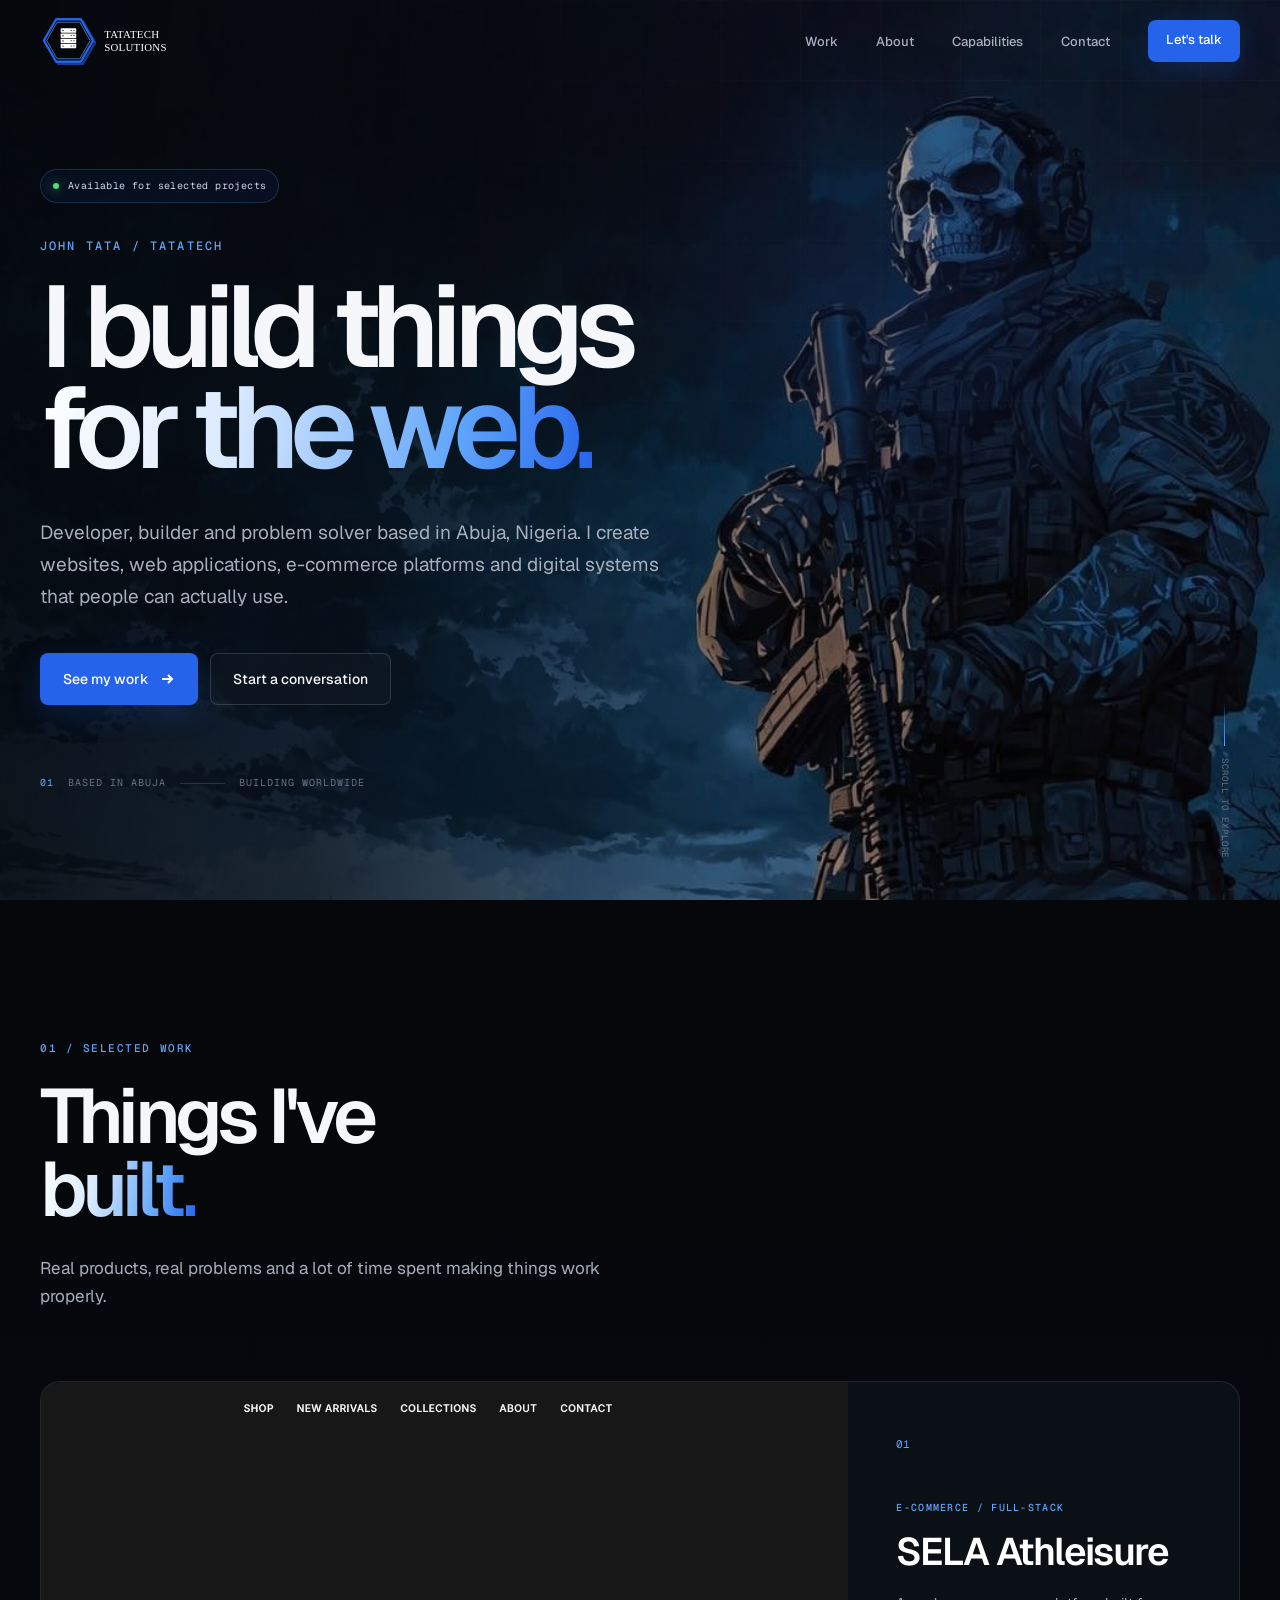
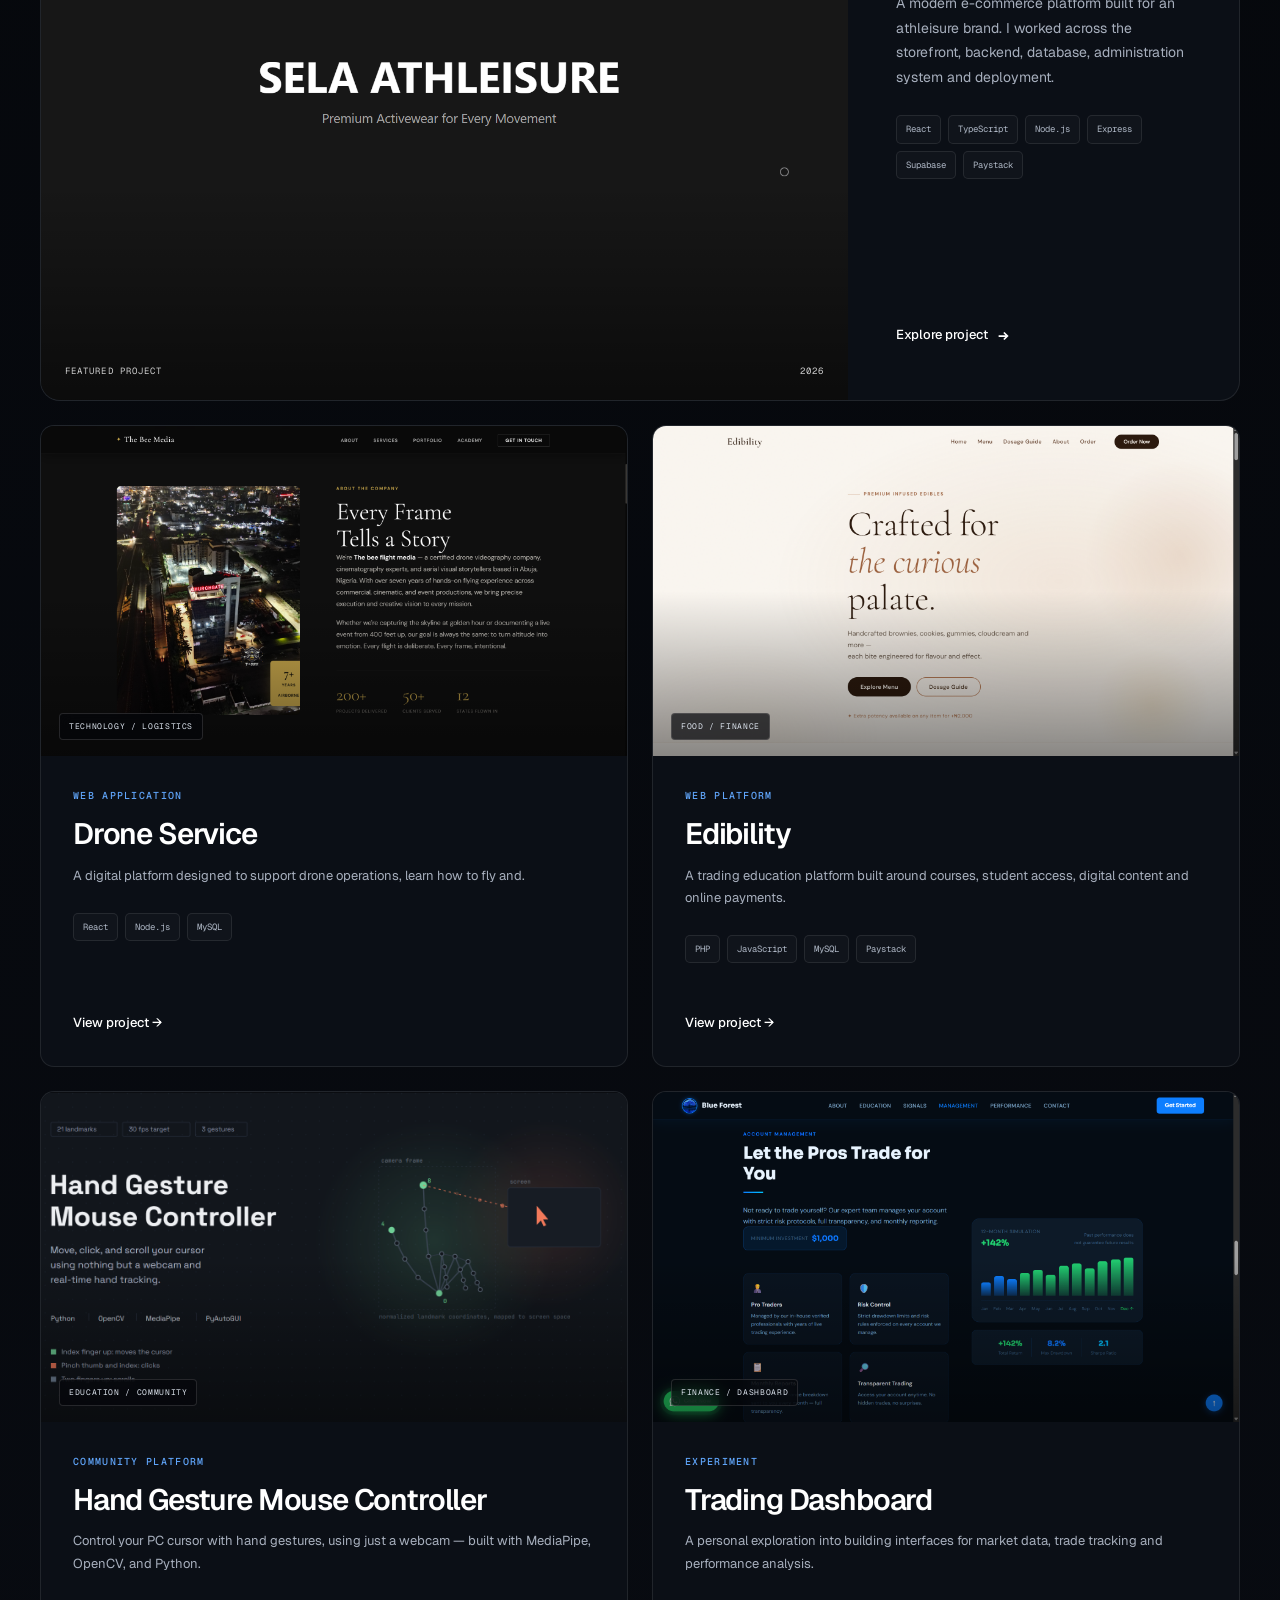
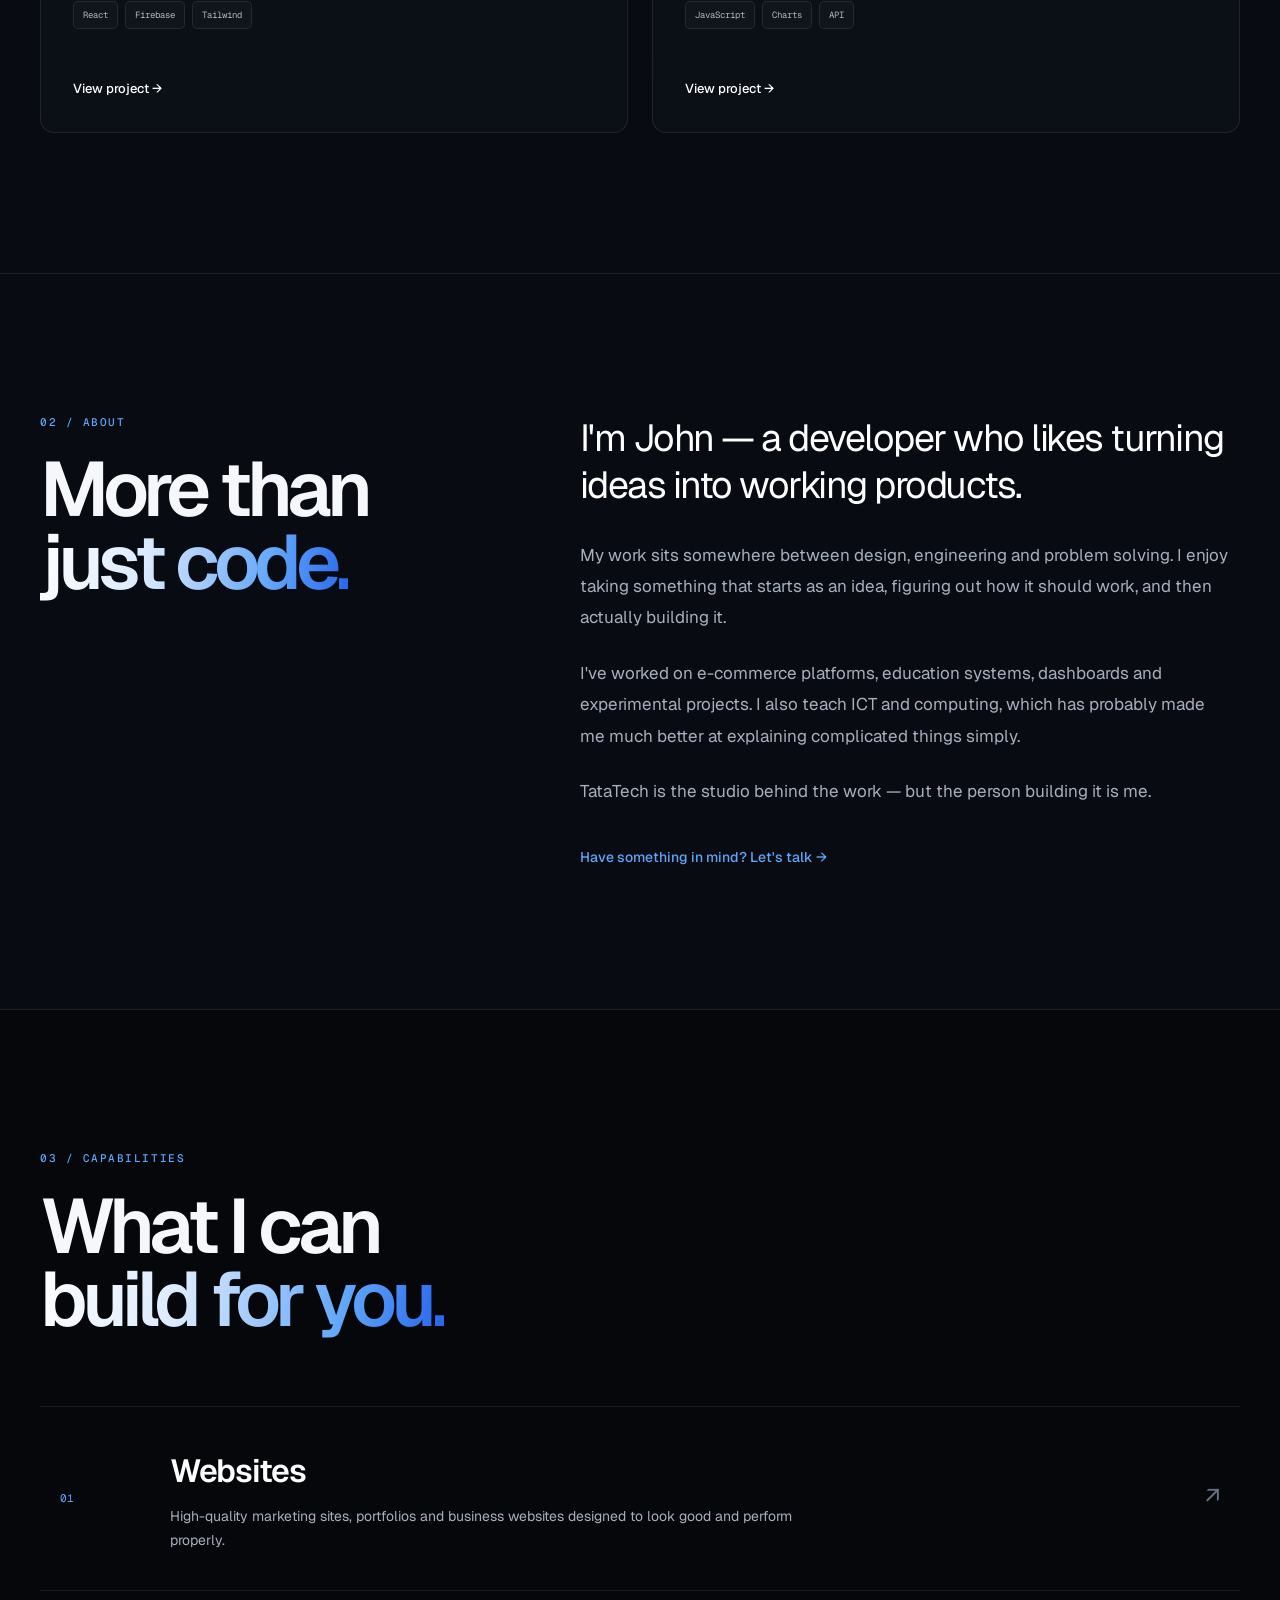
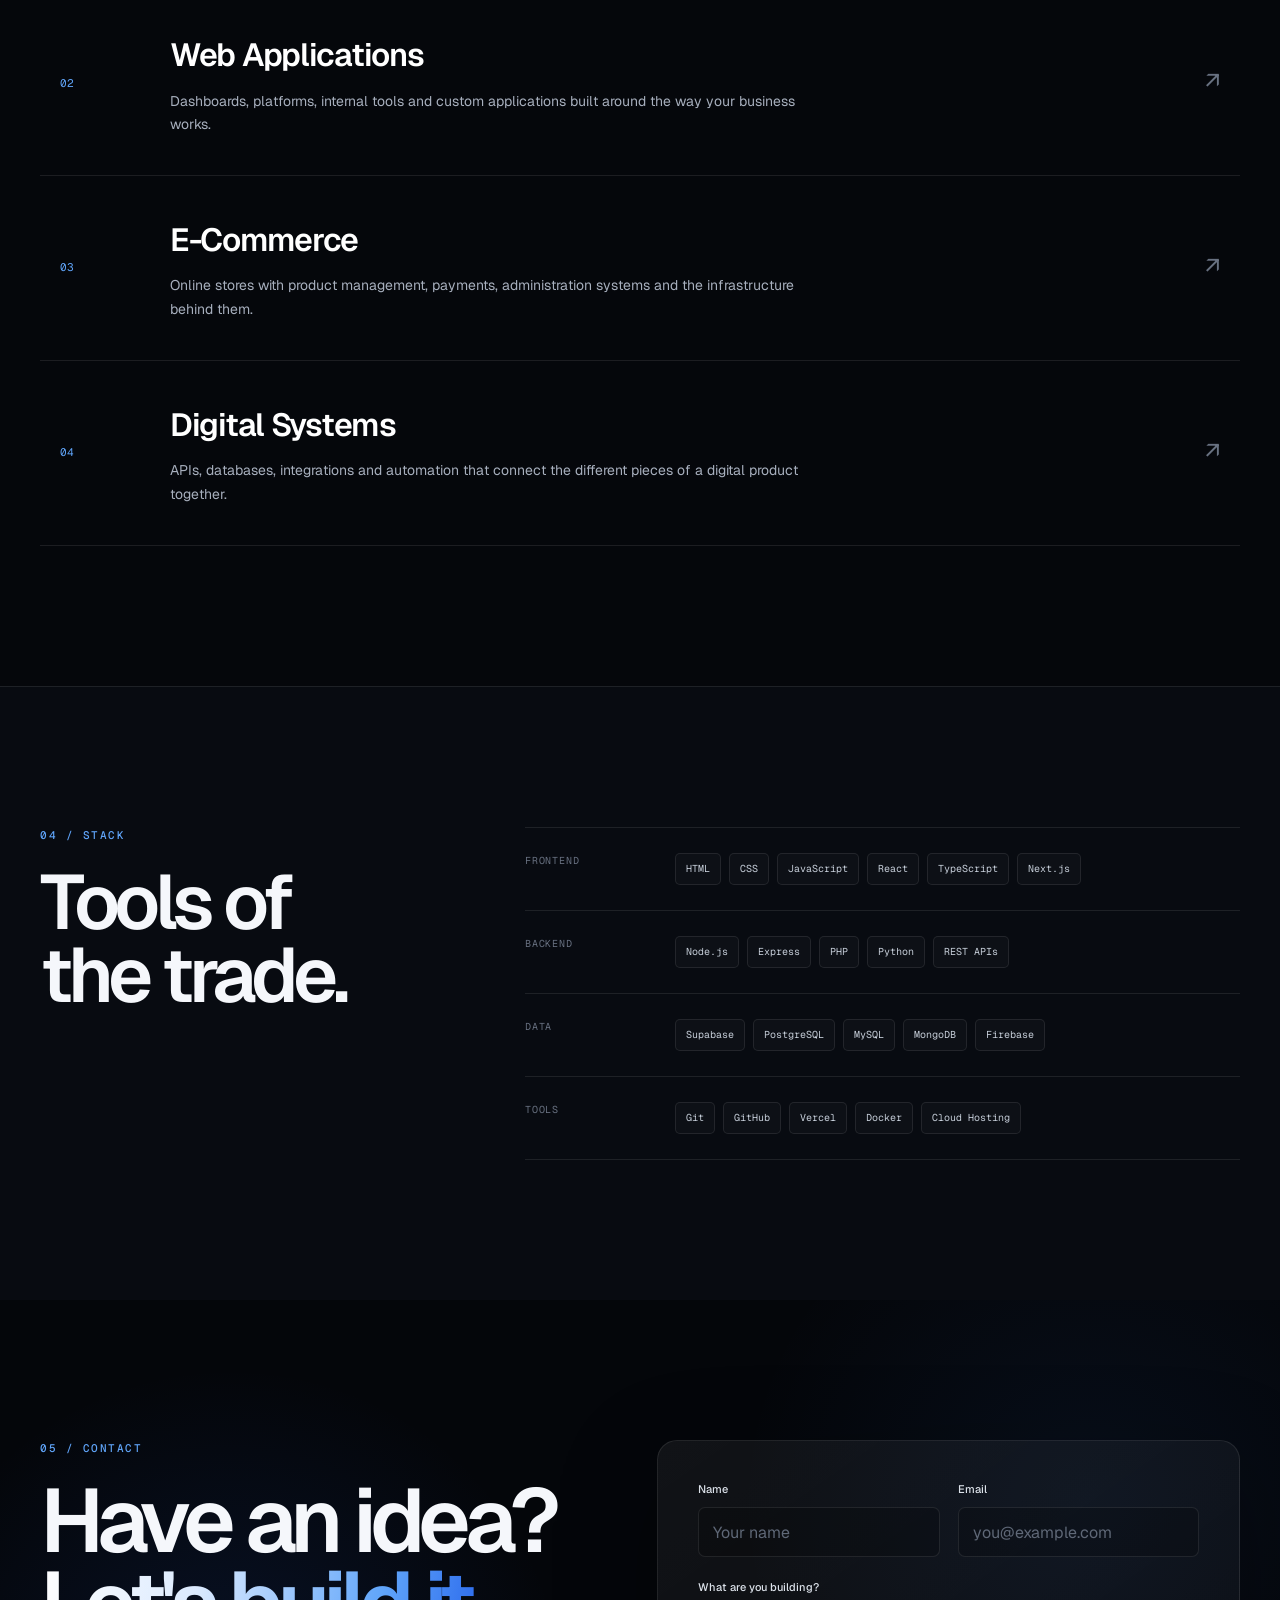
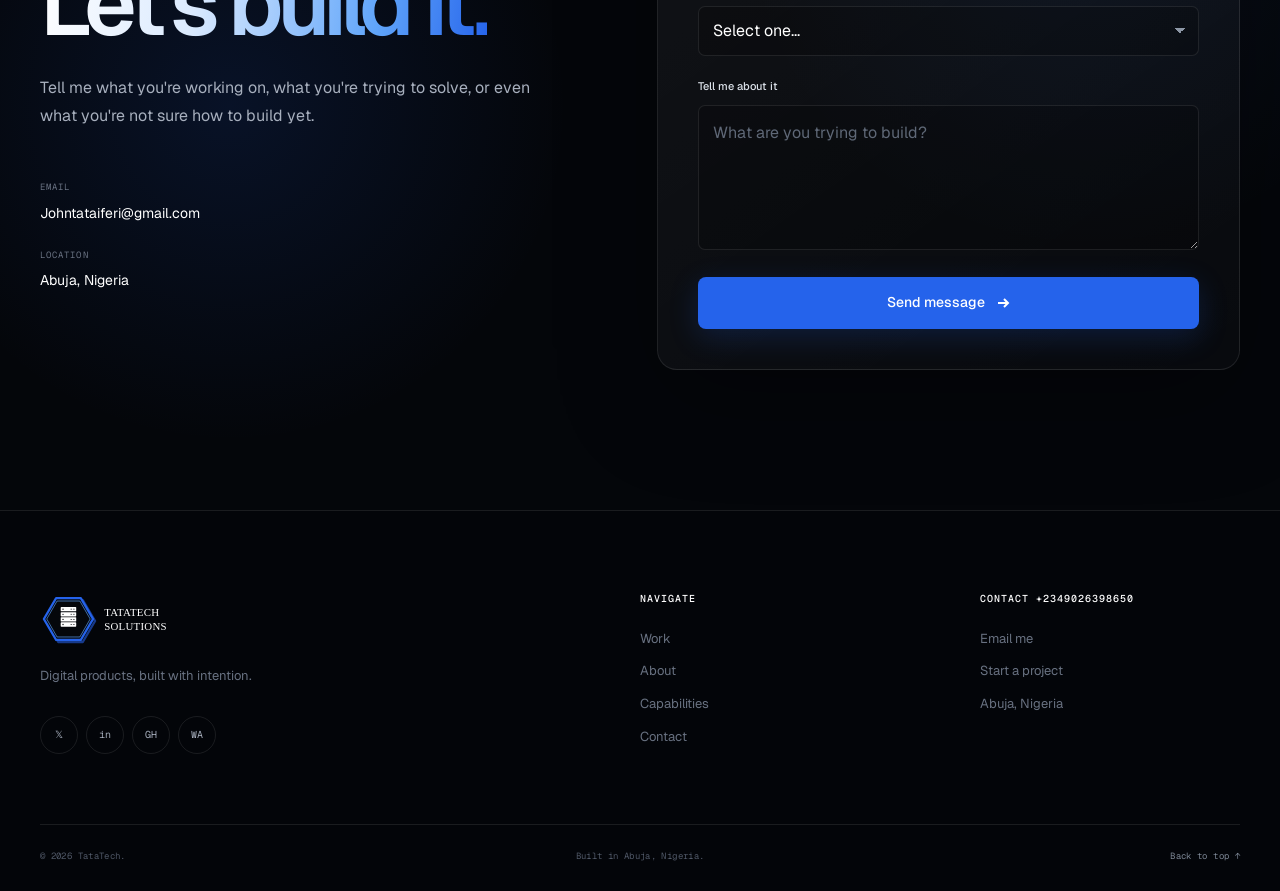
==== commit 87c55cac: "Add contact form and favicon" ====
--- a/index.html
+++ b/index.html
@@ -30,8 +30,9 @@
 
   <link
     href="https://fonts.googleapis.com/css2?family=Geist:wght@300;400;500;600;700;800;900&family=Geist+Mono:wght@400;500&display=swap"
-    rel="stylesheet"
-  />
+    rel="stylesheet" />
+    <link rel="icon" type="image/svg+xml" href="/assets/logo/favicon.svg">
+  
 </head>
 
 <body>
@@ -825,8 +826,8 @@
 
               <div class="cta-info-item">
                 <span>EMAIL</span>
-                <a href="mailto:hello@tatatechsolutions.com">
-                  hello@tatatechsolutions.com
+                <a href="mailto:Johntataiferi@gmail.com">
+                  Johntataiferi@gmail.com
                 </a>
               </div>
 
@@ -844,8 +845,26 @@
 
             <form id="contactForm" novalidate>
 
-              <div class="form-row">
-
+              
+<input
+  type="hidden"
+  name="access_key"
+  value="2d385f8b-7981-48ab-9294-a384f3c1919e"
+/>
+
+<input
+  type="hidden"
+  name="subject"
+  value="New TataTech Solutions Enquiry"
+/>
+
+<input
+  type="hidden"
+  name="from_name"
+  value="TataTech Solutions Website"
+/>
+
+<div class="form-row">
                 <div class="form-group">
 
                   <label for="name">
@@ -997,7 +1016,7 @@
           <div class="footer-socials">
 
             <a
-              href="#"
+              href="https://x.com/john-tata"
               class="social-btn"
               aria-label="X"
             >
@@ -1013,7 +1032,7 @@
             </a>
 
             <a
-              href="#"
+              href="https://github.com/john-tata"
               class="social-btn"
               aria-label="GitHub"
             >
@@ -1021,7 +1040,7 @@
             </a>
 
             <a
-              href="#"
+              href="https://wa.me/2349026398650"
               class="social-btn"
               aria-label="WhatsApp"
             >
@@ -1052,12 +1071,12 @@
         <div class="footer-col">
 
           <h4>
-            Contact
+            Contact +2349026398650
           </h4>
 
           <ul>
             <li>
-              <a href="mailto:hello@tatatechsolutions.com">
+              <a href="mailto:johntataiferi@gmail.com">
                 Email me
               </a>
             </li>
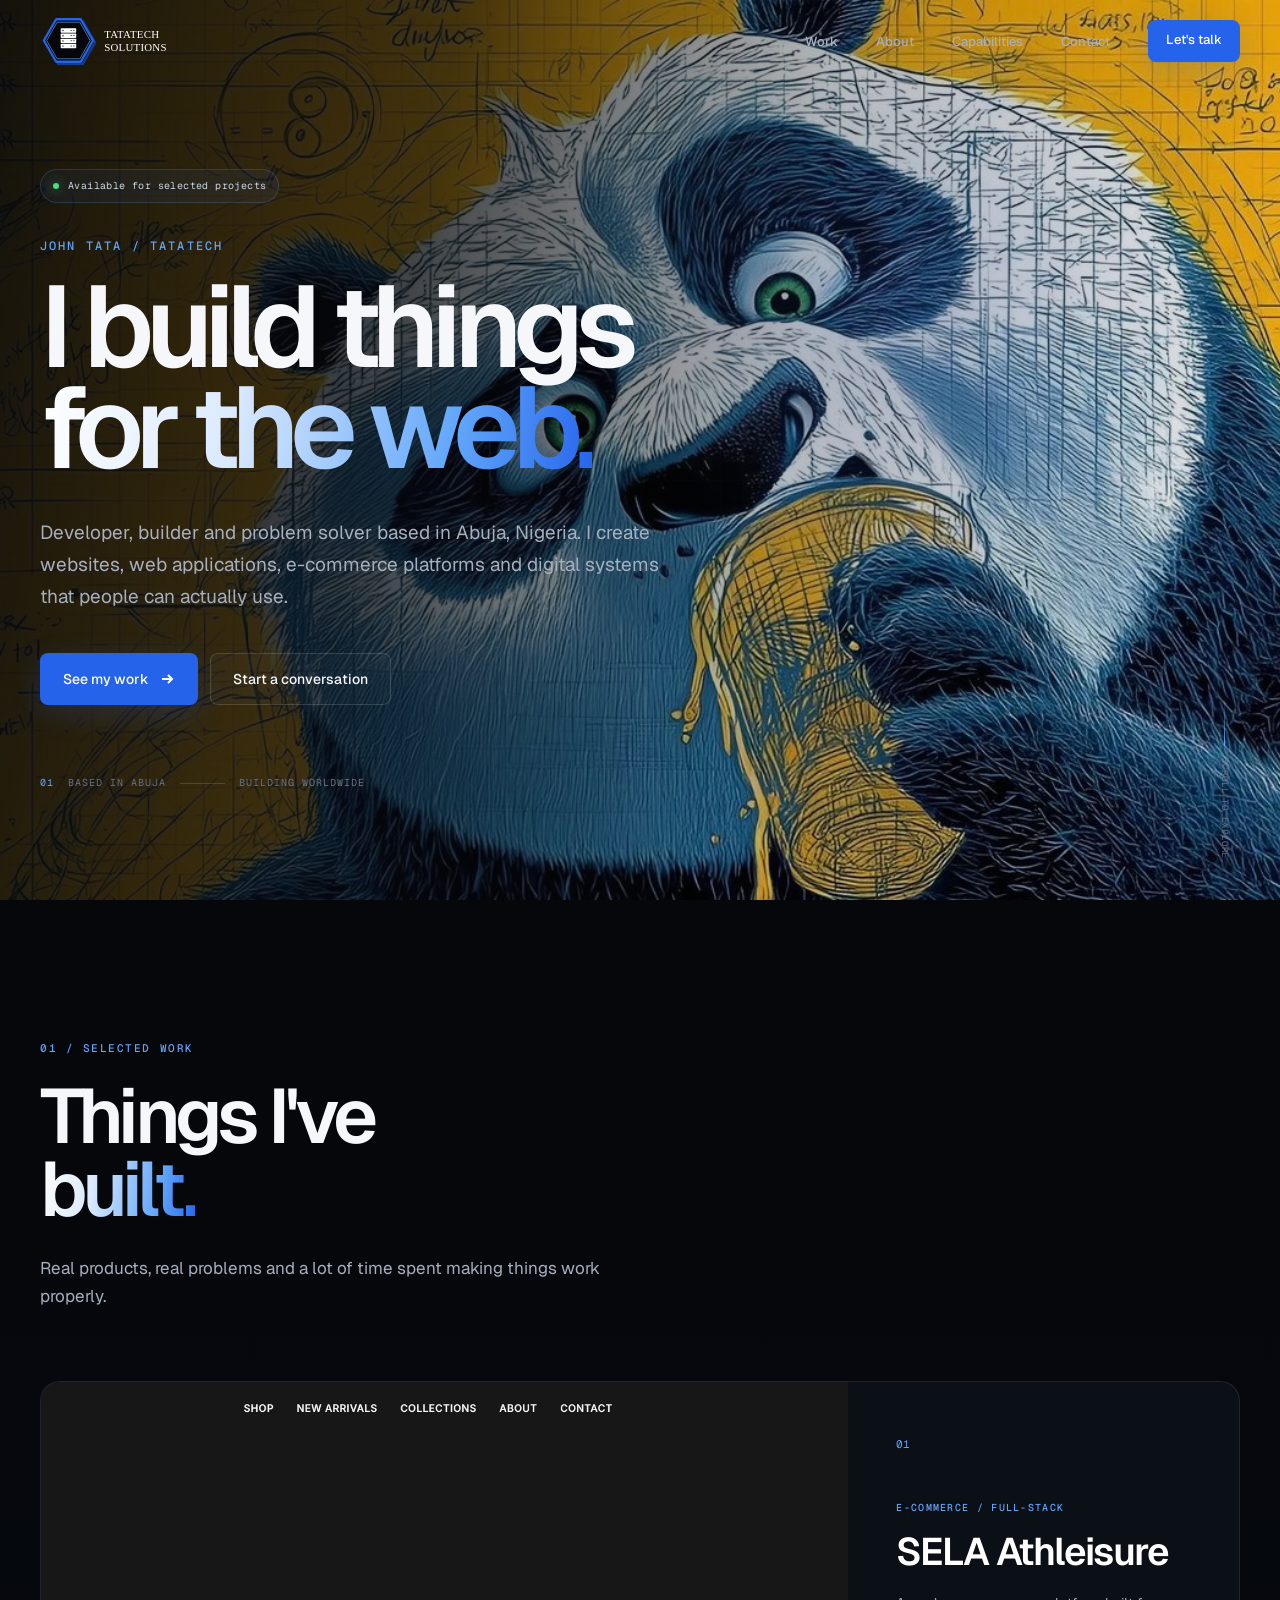
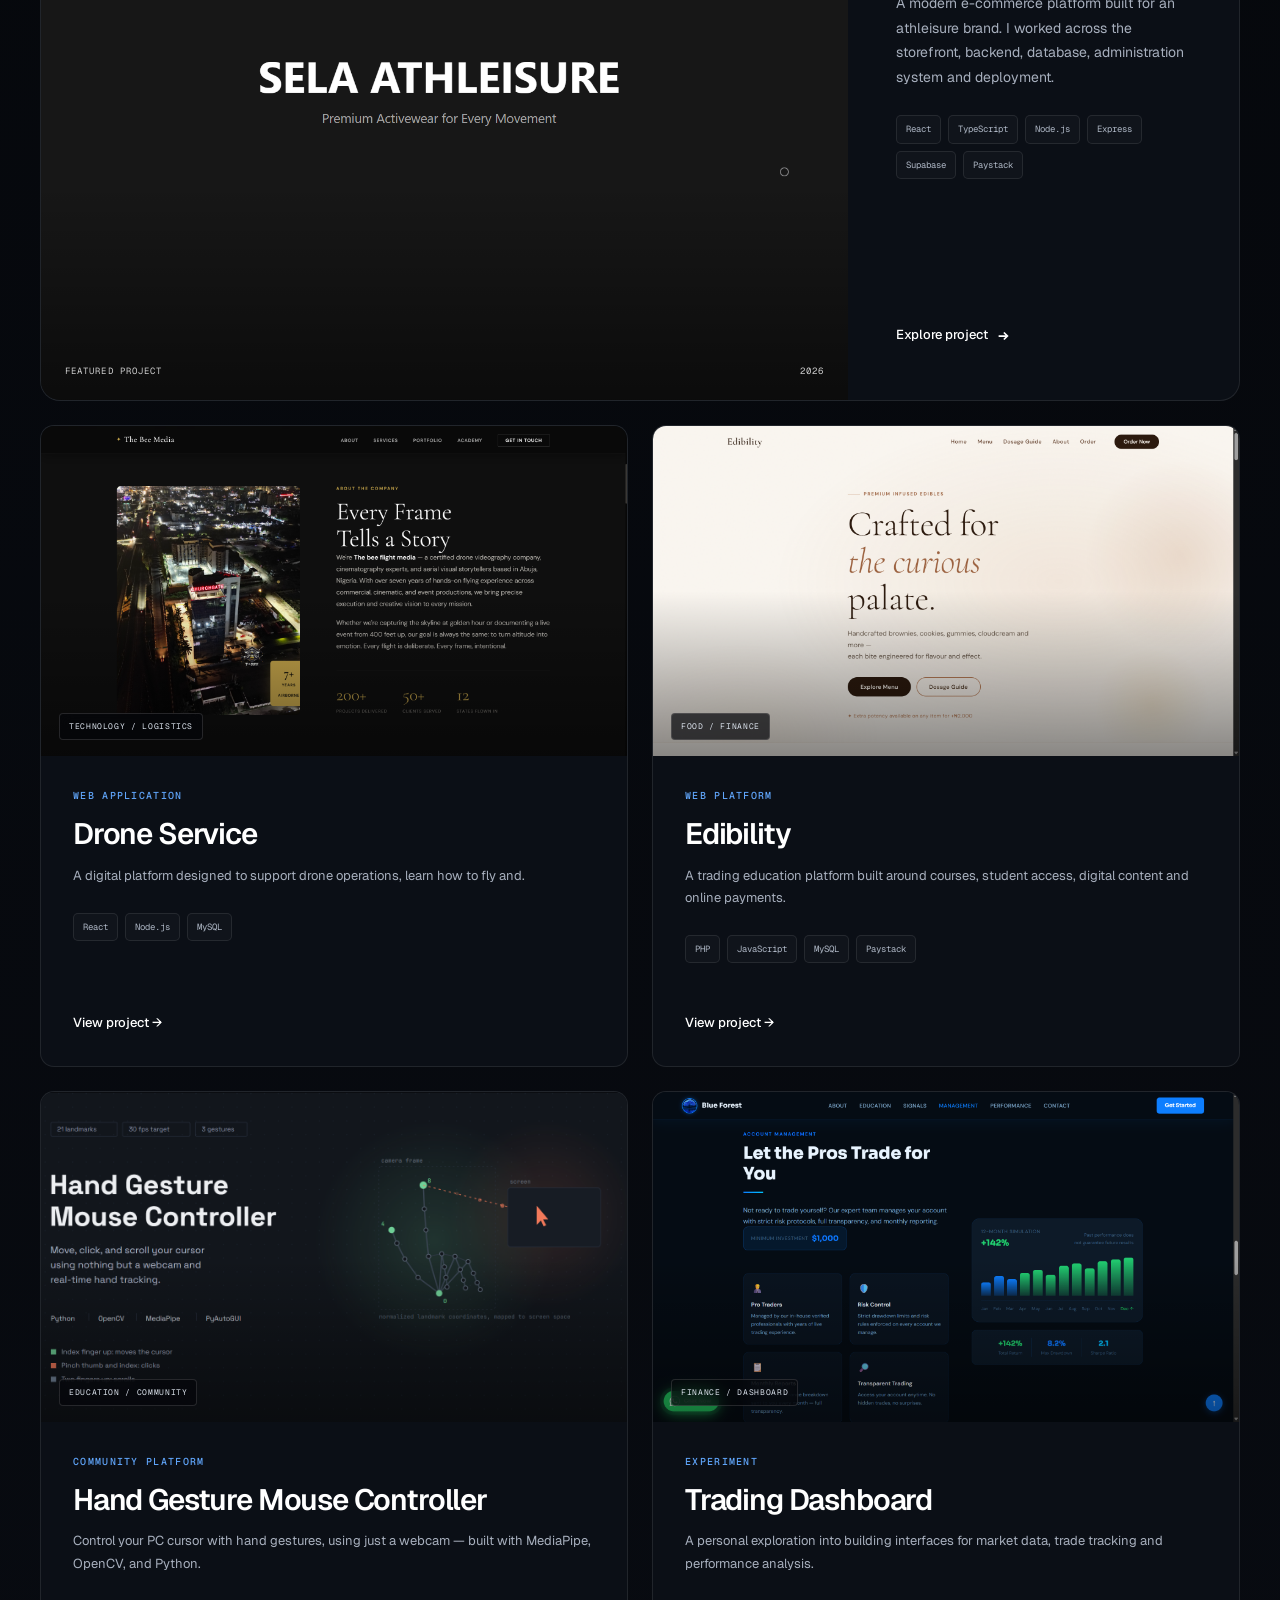
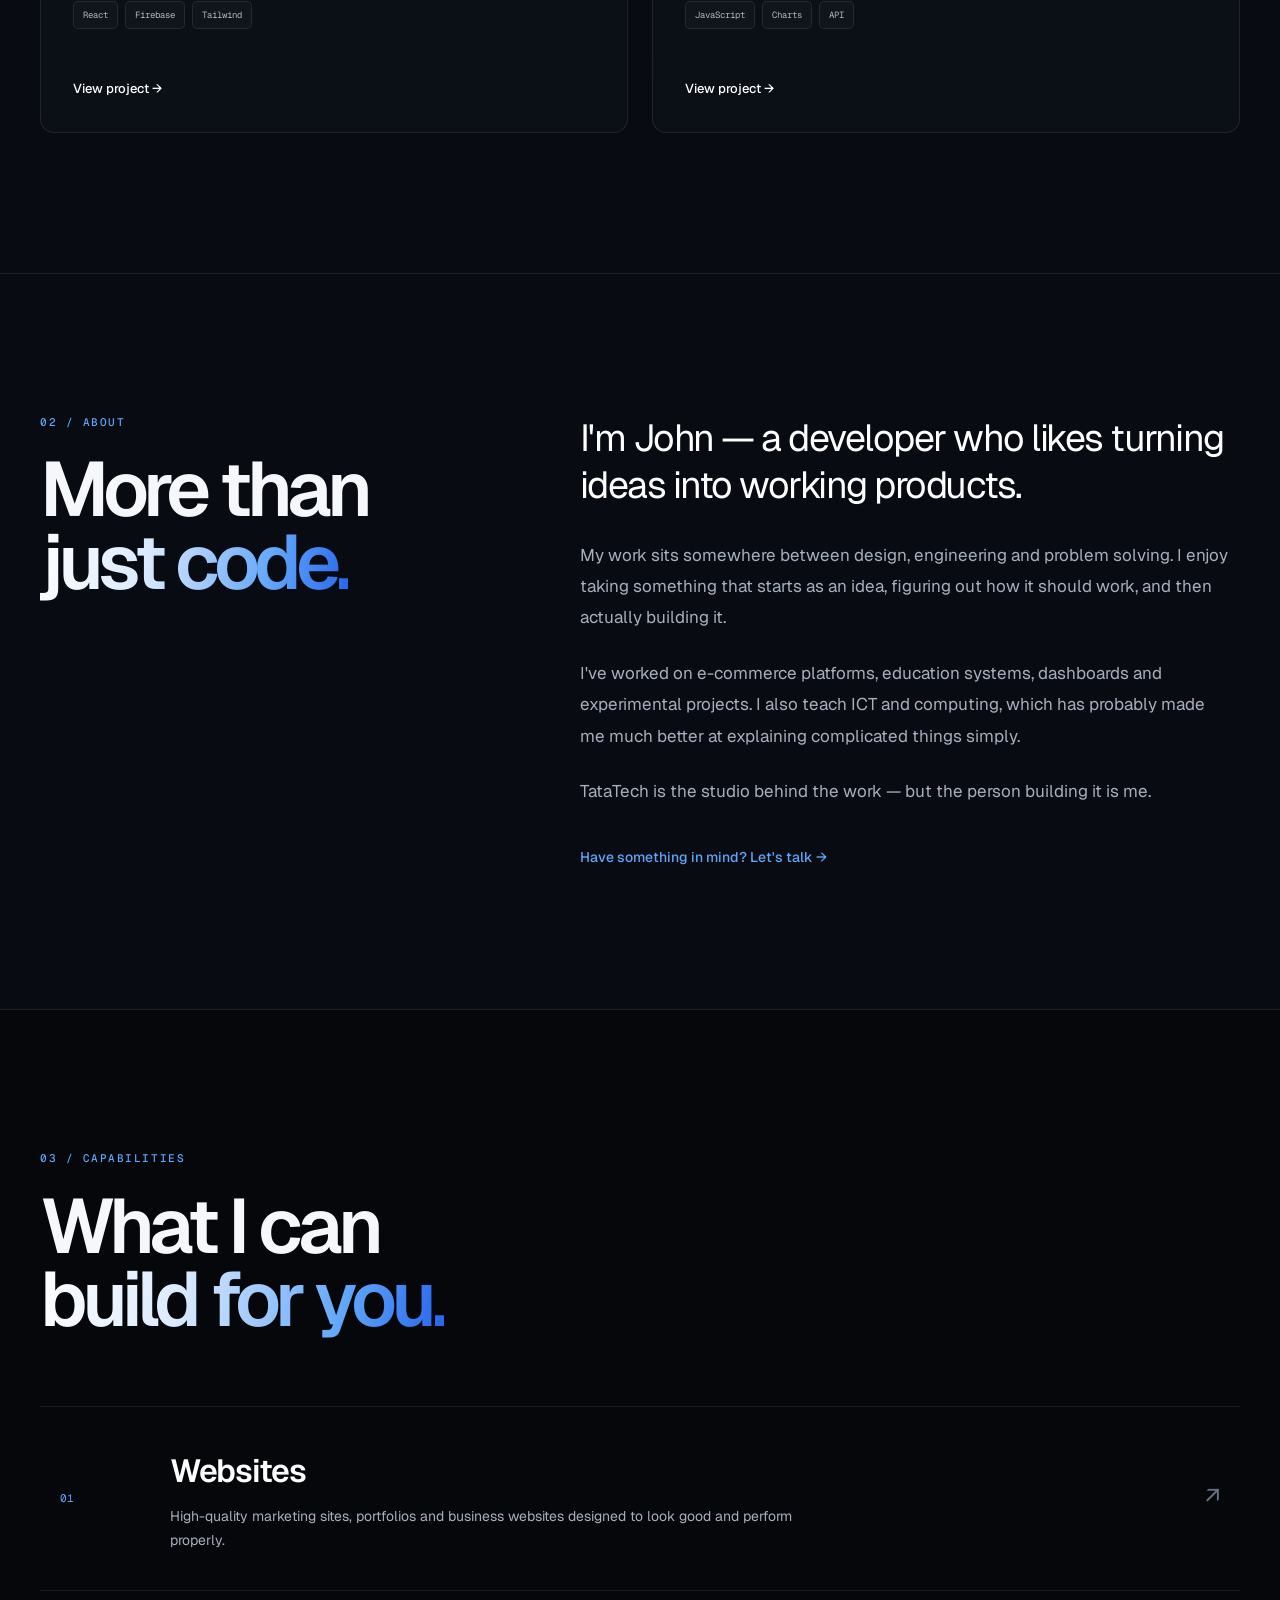
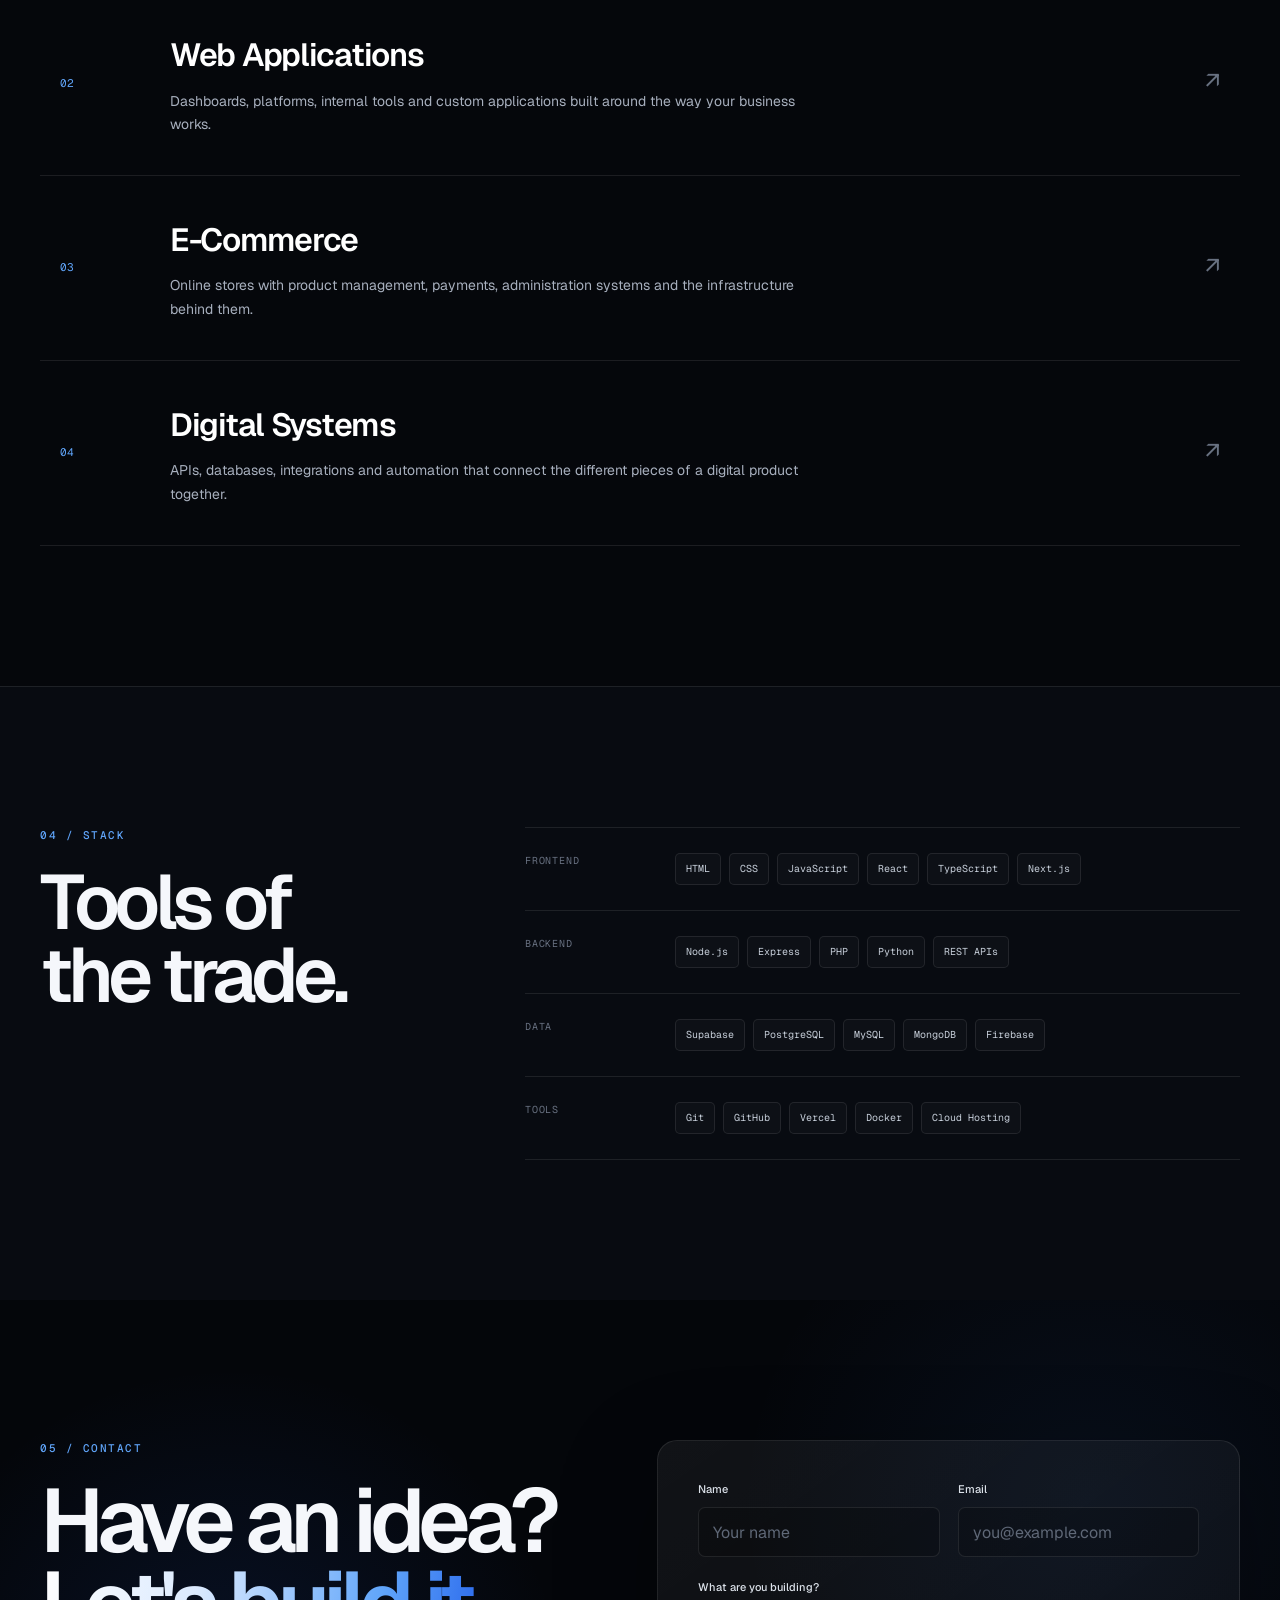
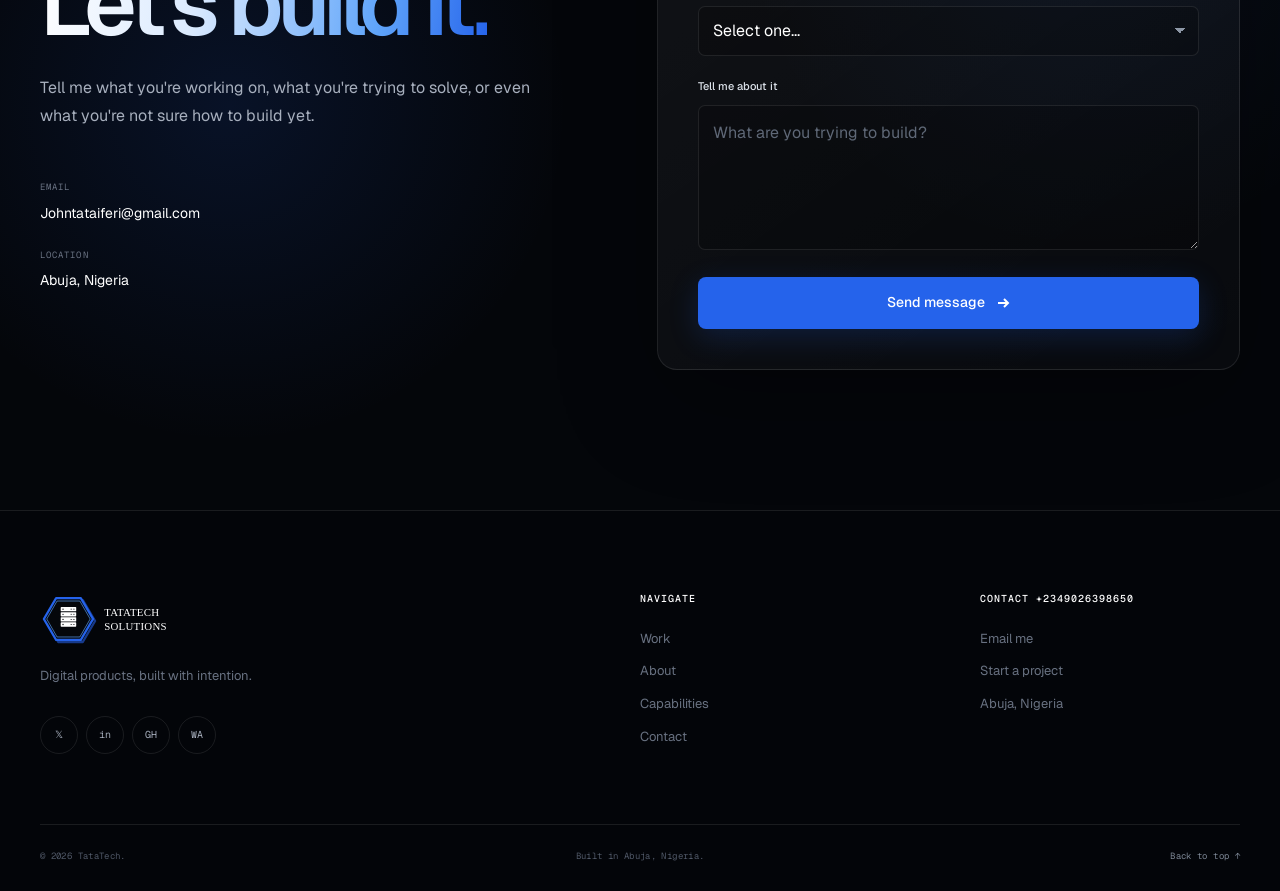
==== commit 6a00179d: "changed hero" ====
--- a/index.html
+++ b/index.html
@@ -105,7 +105,7 @@
     <section class="hero" id="home">
 
       <div class="hero-media">
-    <img src="assets/ghost-hero.jpg" alt="" />
+    <img src="assets/panda.jpg" alt="" />
   </div>
 
       <div class="hero-bg"></div>
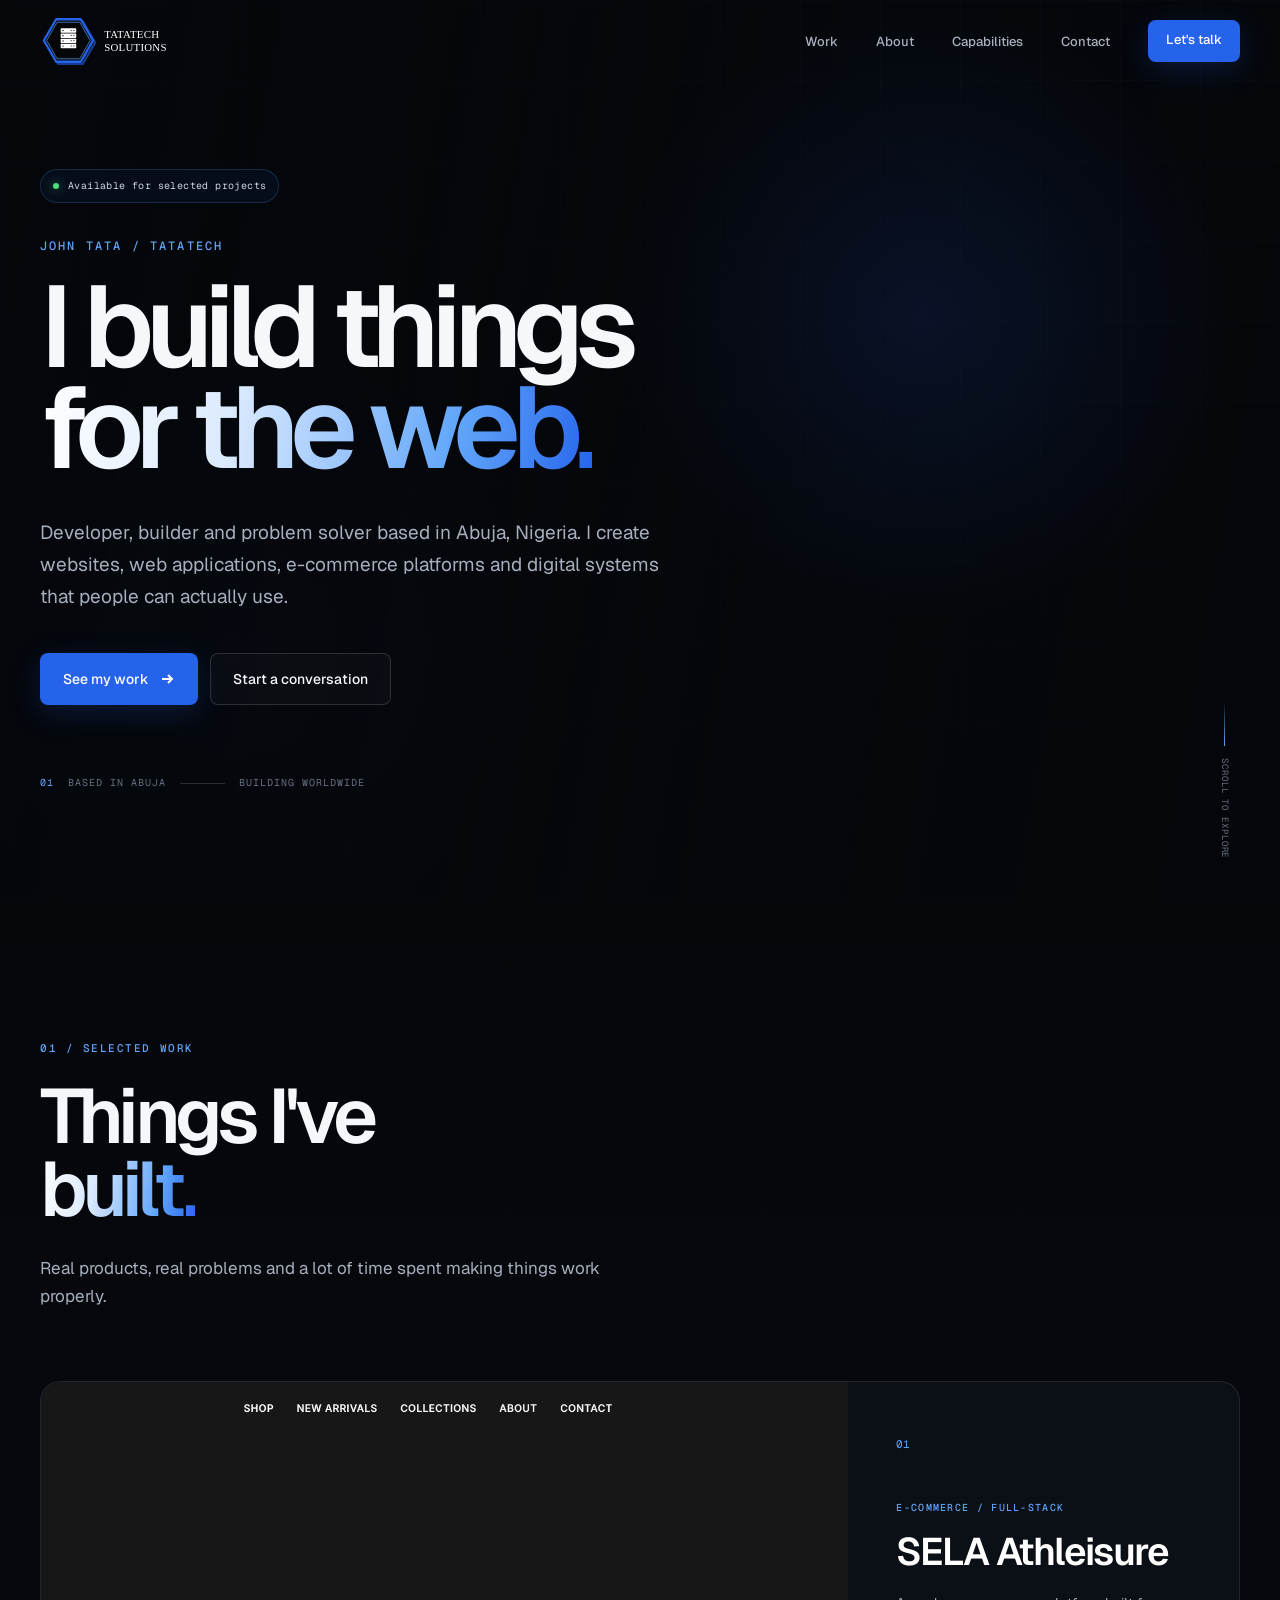
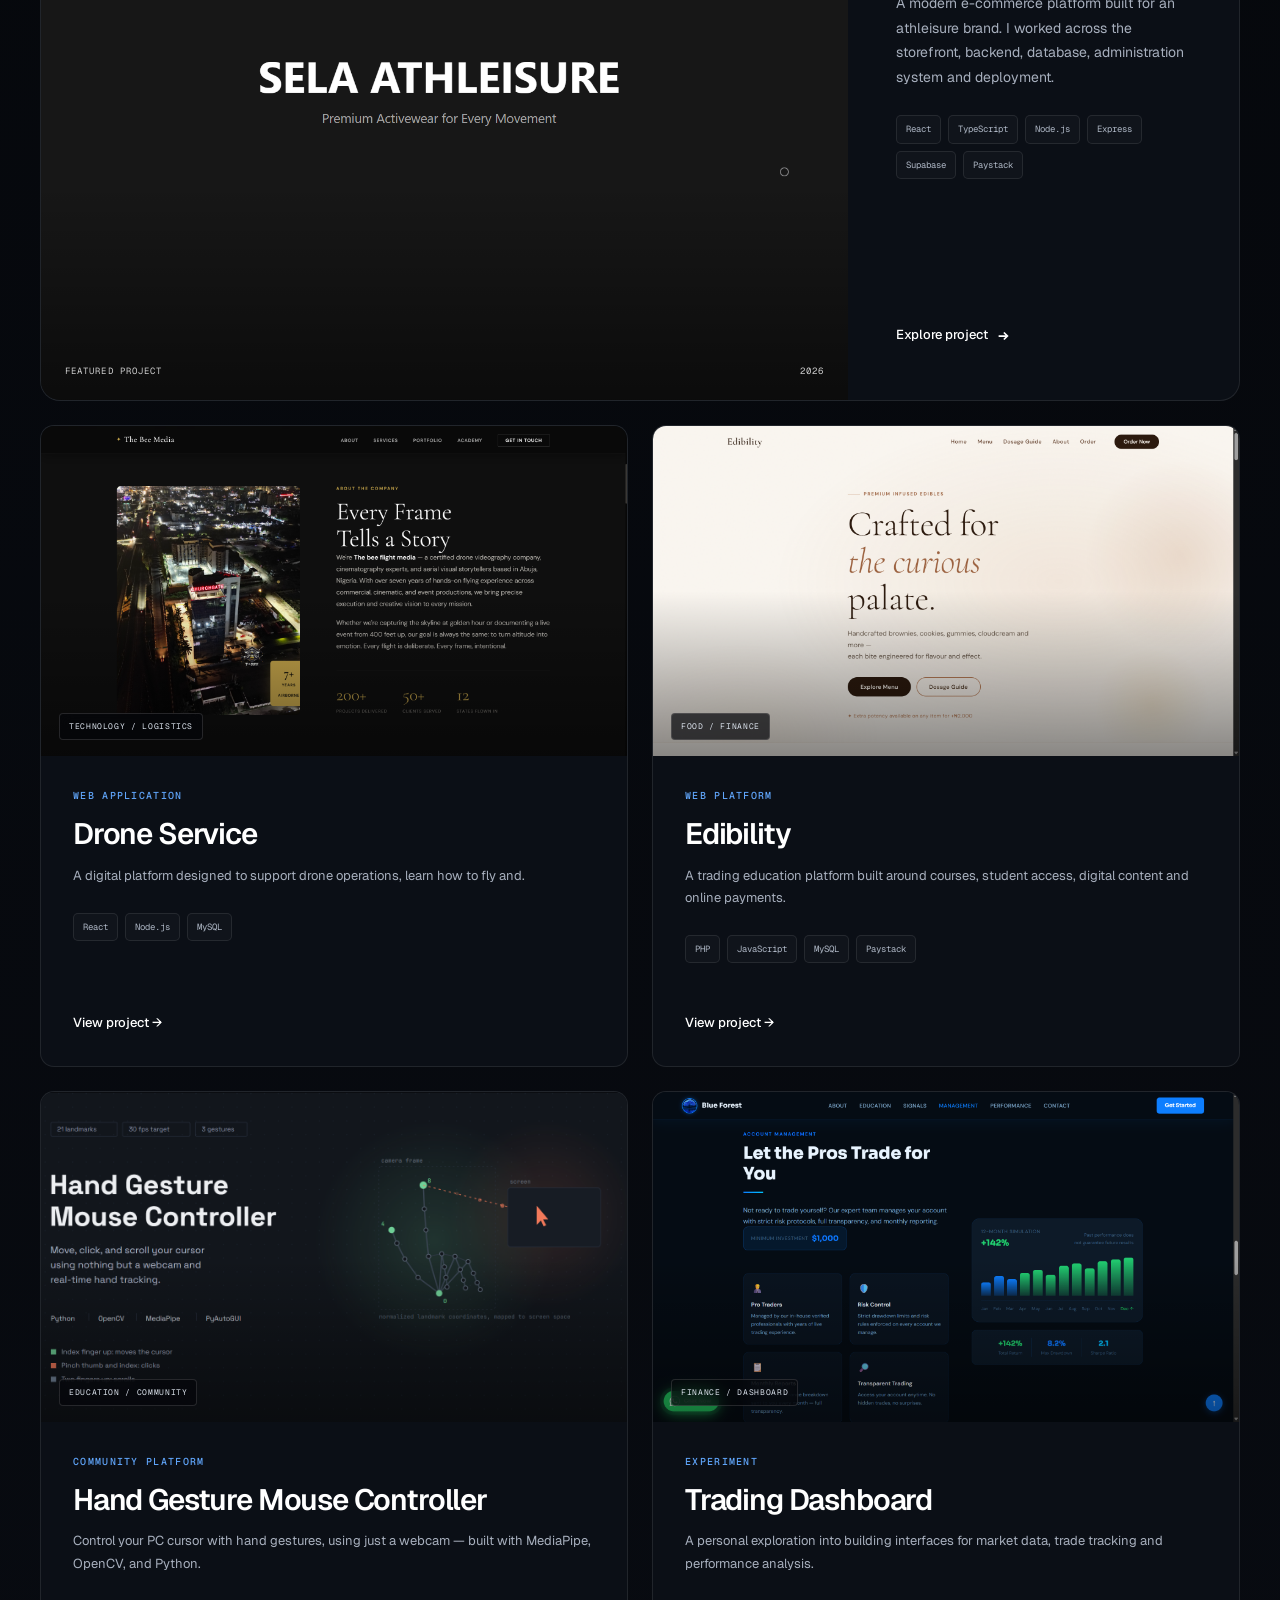
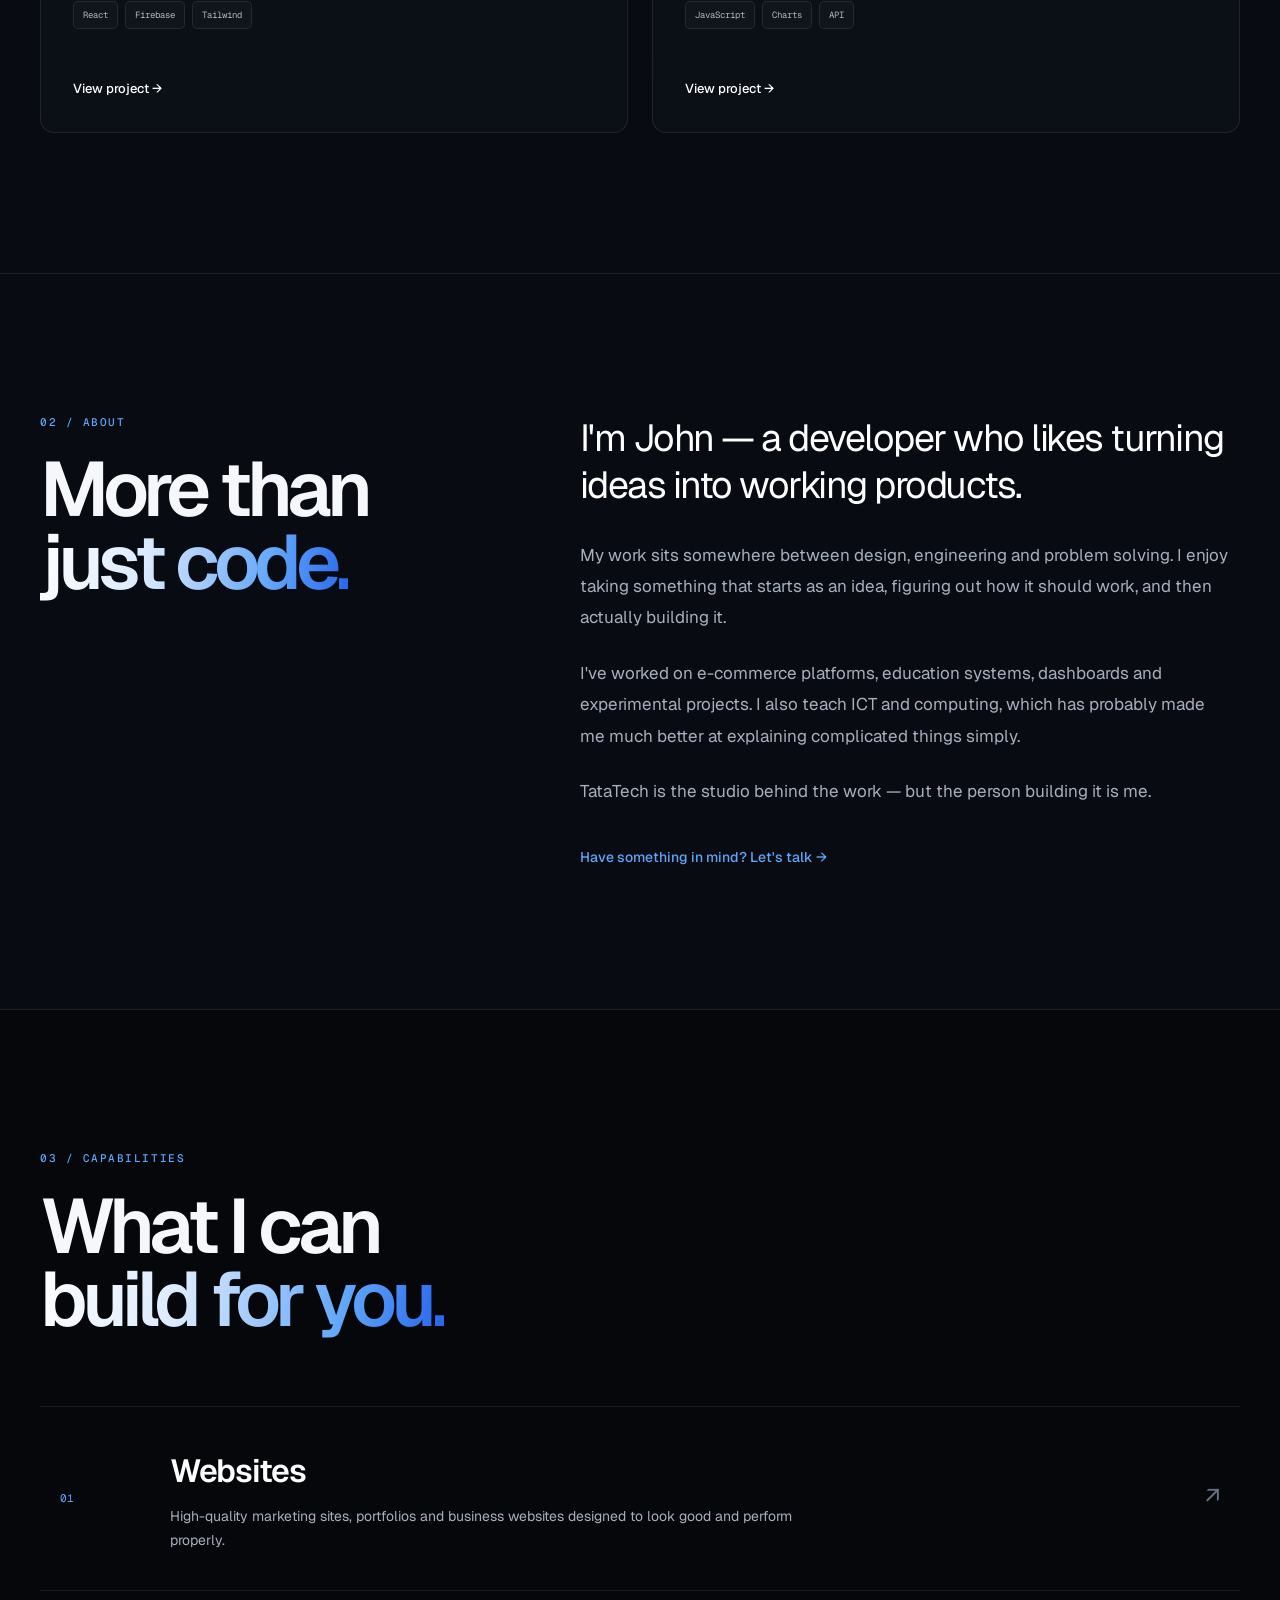
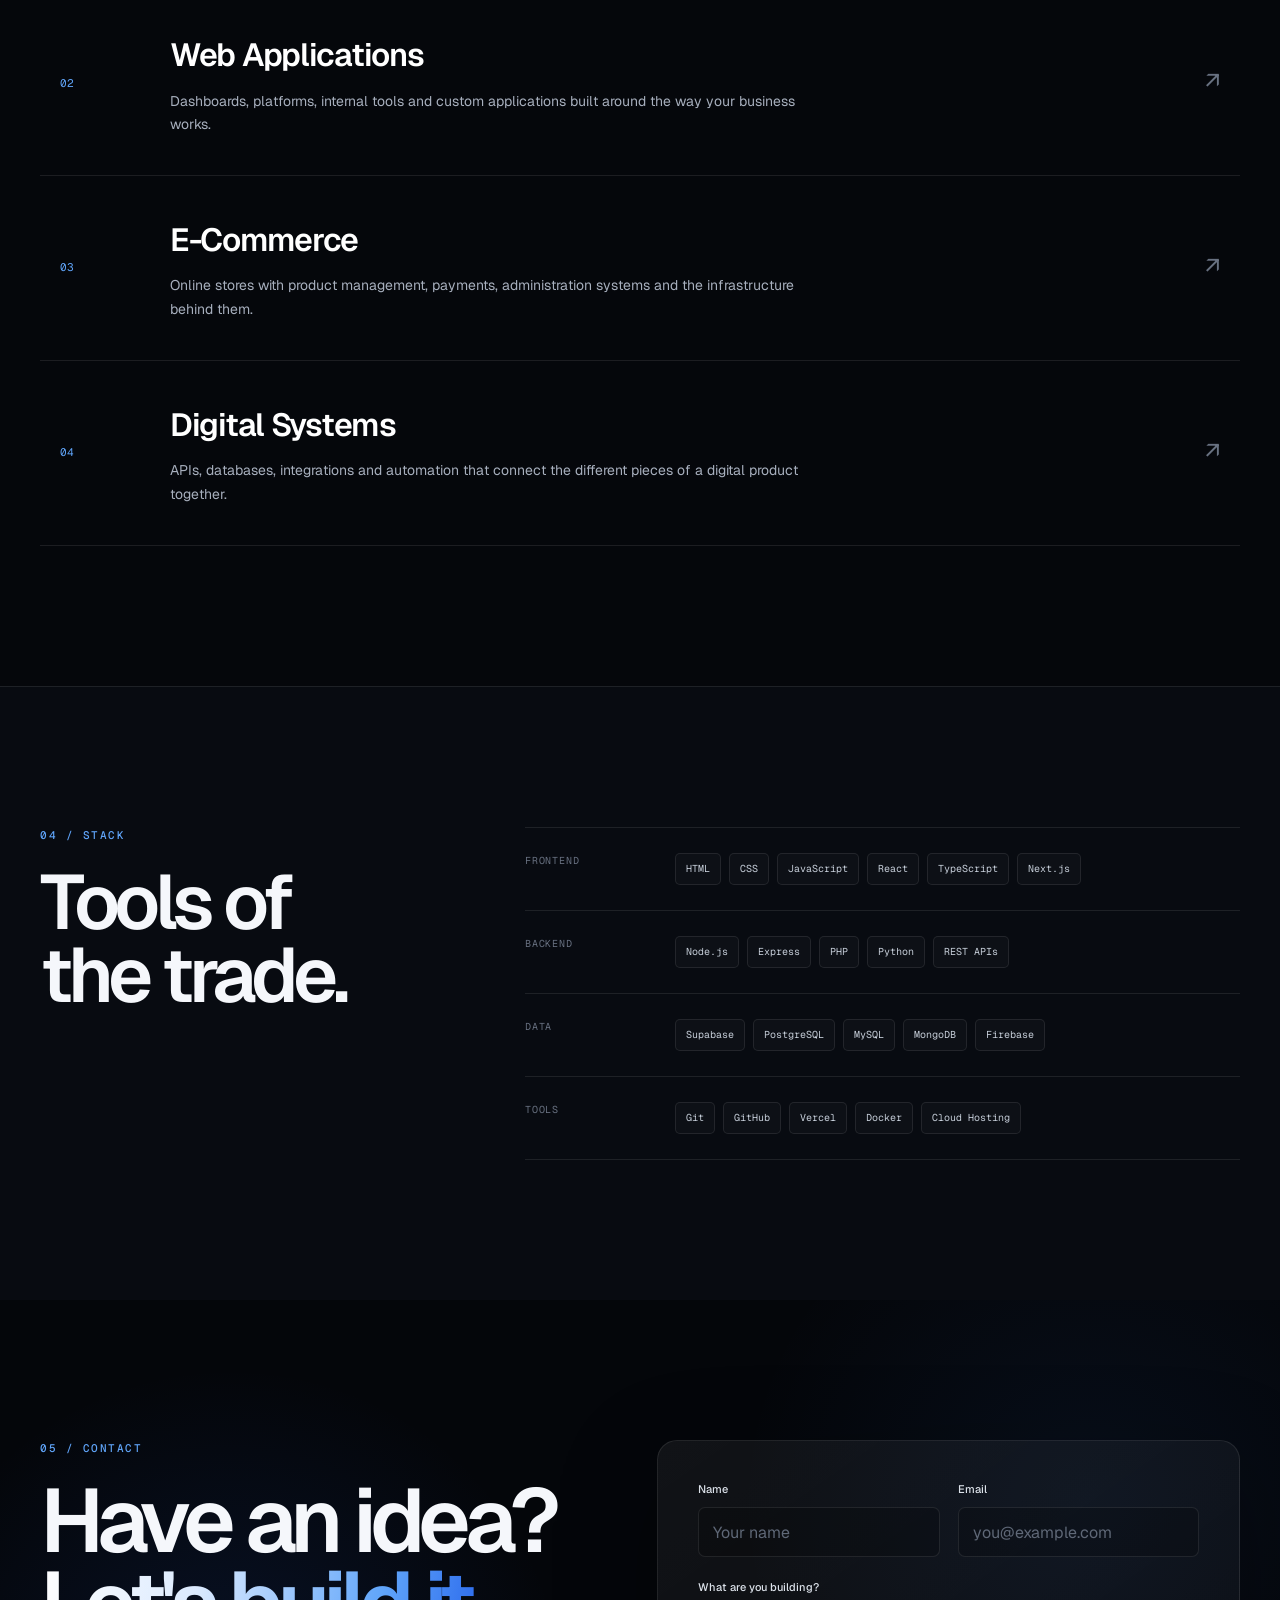
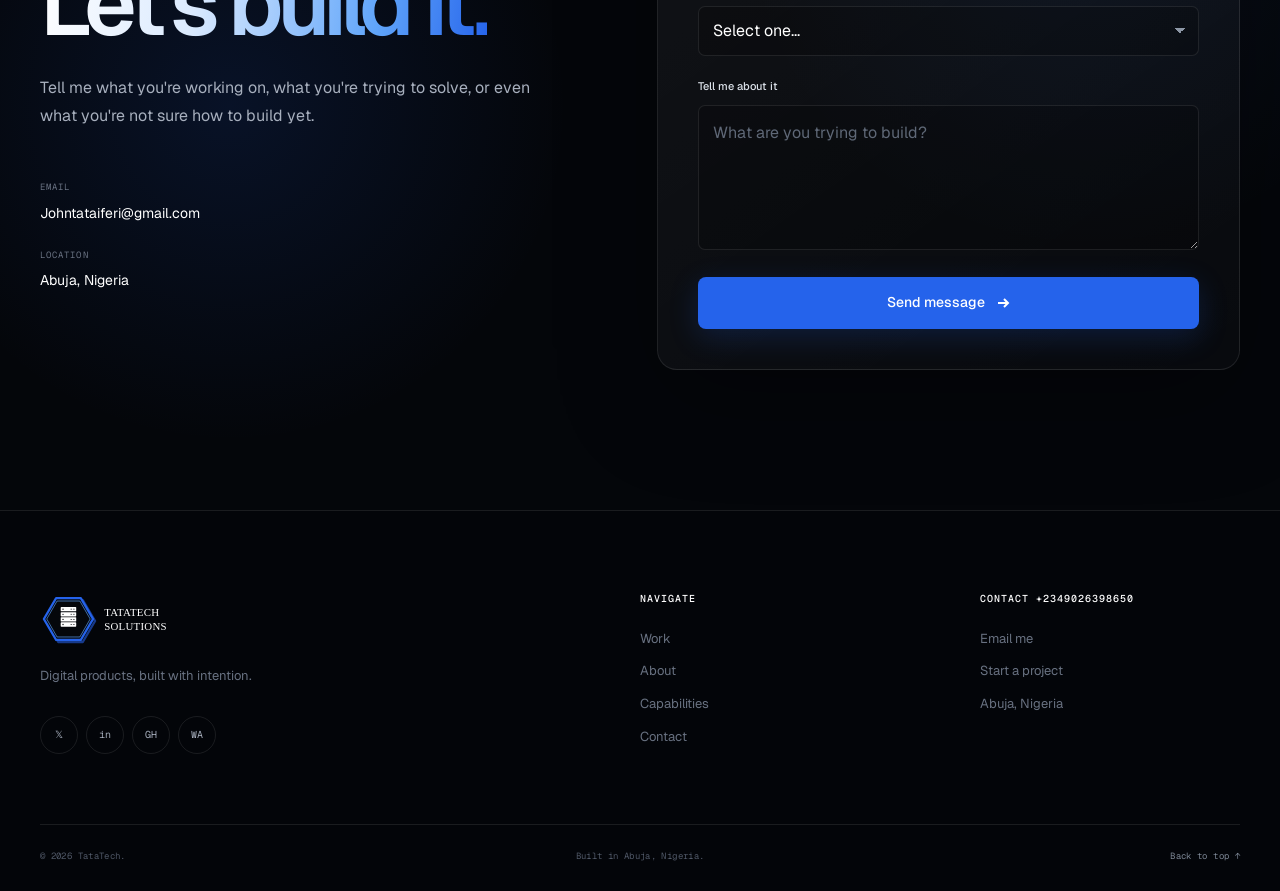
==== commit dde38097: "new heros" ====
--- a/index.html
+++ b/index.html
@@ -105,8 +105,41 @@
     <section class="hero" id="home">
 
       <div class="hero-media">
-    <img src="assets/panda.jpg" alt="" />
-  </div>
+  <img id="heroImg" alt="" fetchpriority="high" />
+</div>
+
+<script>
+(function () {
+  // Same number of images in each set, so a resize keeps the same "pick".
+  var sets = {
+    mobile:  ["assets/luffy.jpg",  "assets/samurai.jpg",  "assets/palmtrees.jpg"],
+    tablet:  ["assets/luffy.jpg",  "assets/samurai.jpg",  "assets/palmtrees.jpg"],
+    desktop: ["assets/Giant monster Wallpaper.jpg", "assets/ghost-hero.jpg", "assets/deadpool.jpg"]
+  };
+
+  var n = sets.desktop.length;
+  var last = -1;
+  try { last = parseInt(localStorage.getItem("heroIdx"), 10); } catch (e) {}
+
+  // Random pick, but never the same one twice in a row
+  var i;
+  do { i = Math.floor(Math.random() * n); } while (n > 1 && i === last);
+  try { localStorage.setItem("heroIdx", i); } catch (e) {}
+
+  var img = document.getElementById("heroImg");
+  var mqMobile = matchMedia("(max-width: 640px)");
+  var mqTablet = matchMedia("(max-width: 1024px)");
+
+  function apply() {
+    var key = mqMobile.matches ? "mobile" : mqTablet.matches ? "tablet" : "desktop";
+    img.src = sets[key][i];
+  }
+
+  apply();
+  mqMobile.addEventListener("change", apply);
+  mqTablet.addEventListener("change", apply);
+})();
+</script>
 
       <div class="hero-bg"></div>
       <div class="hero-grid"></div>
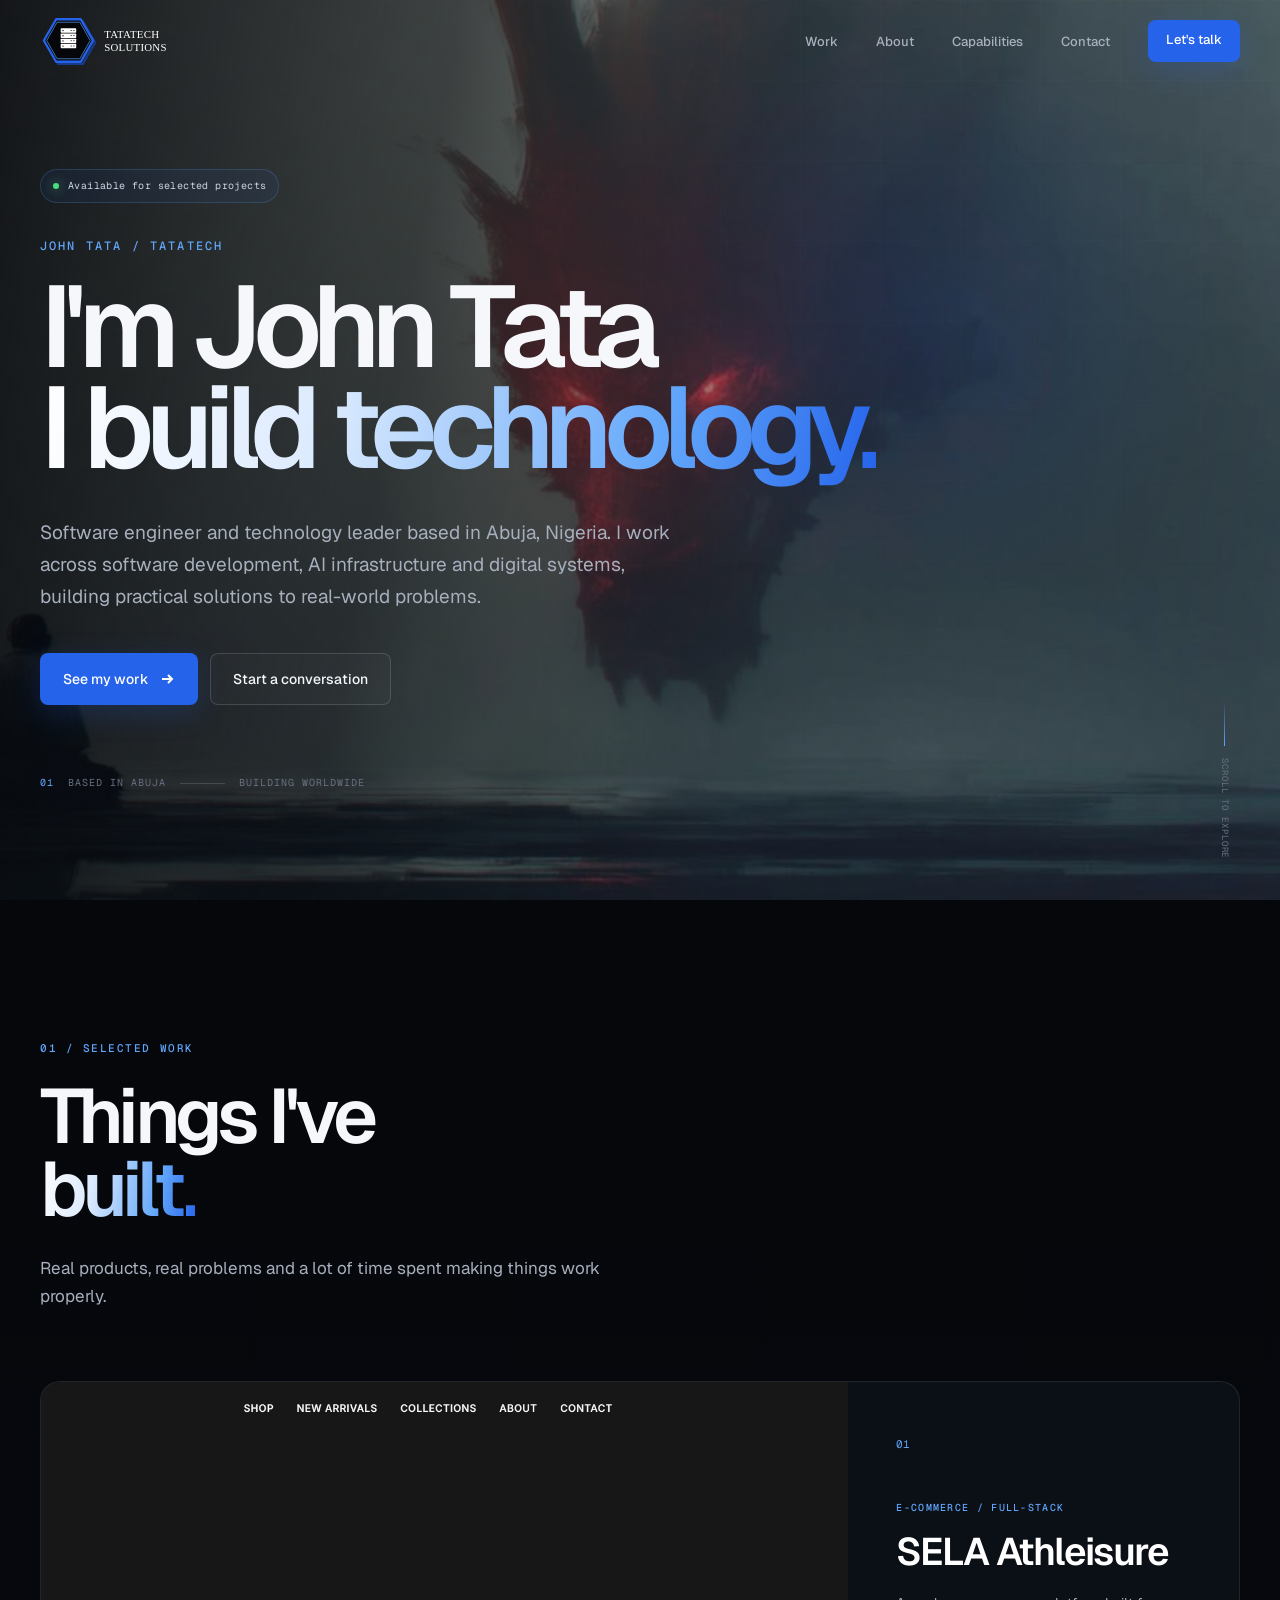
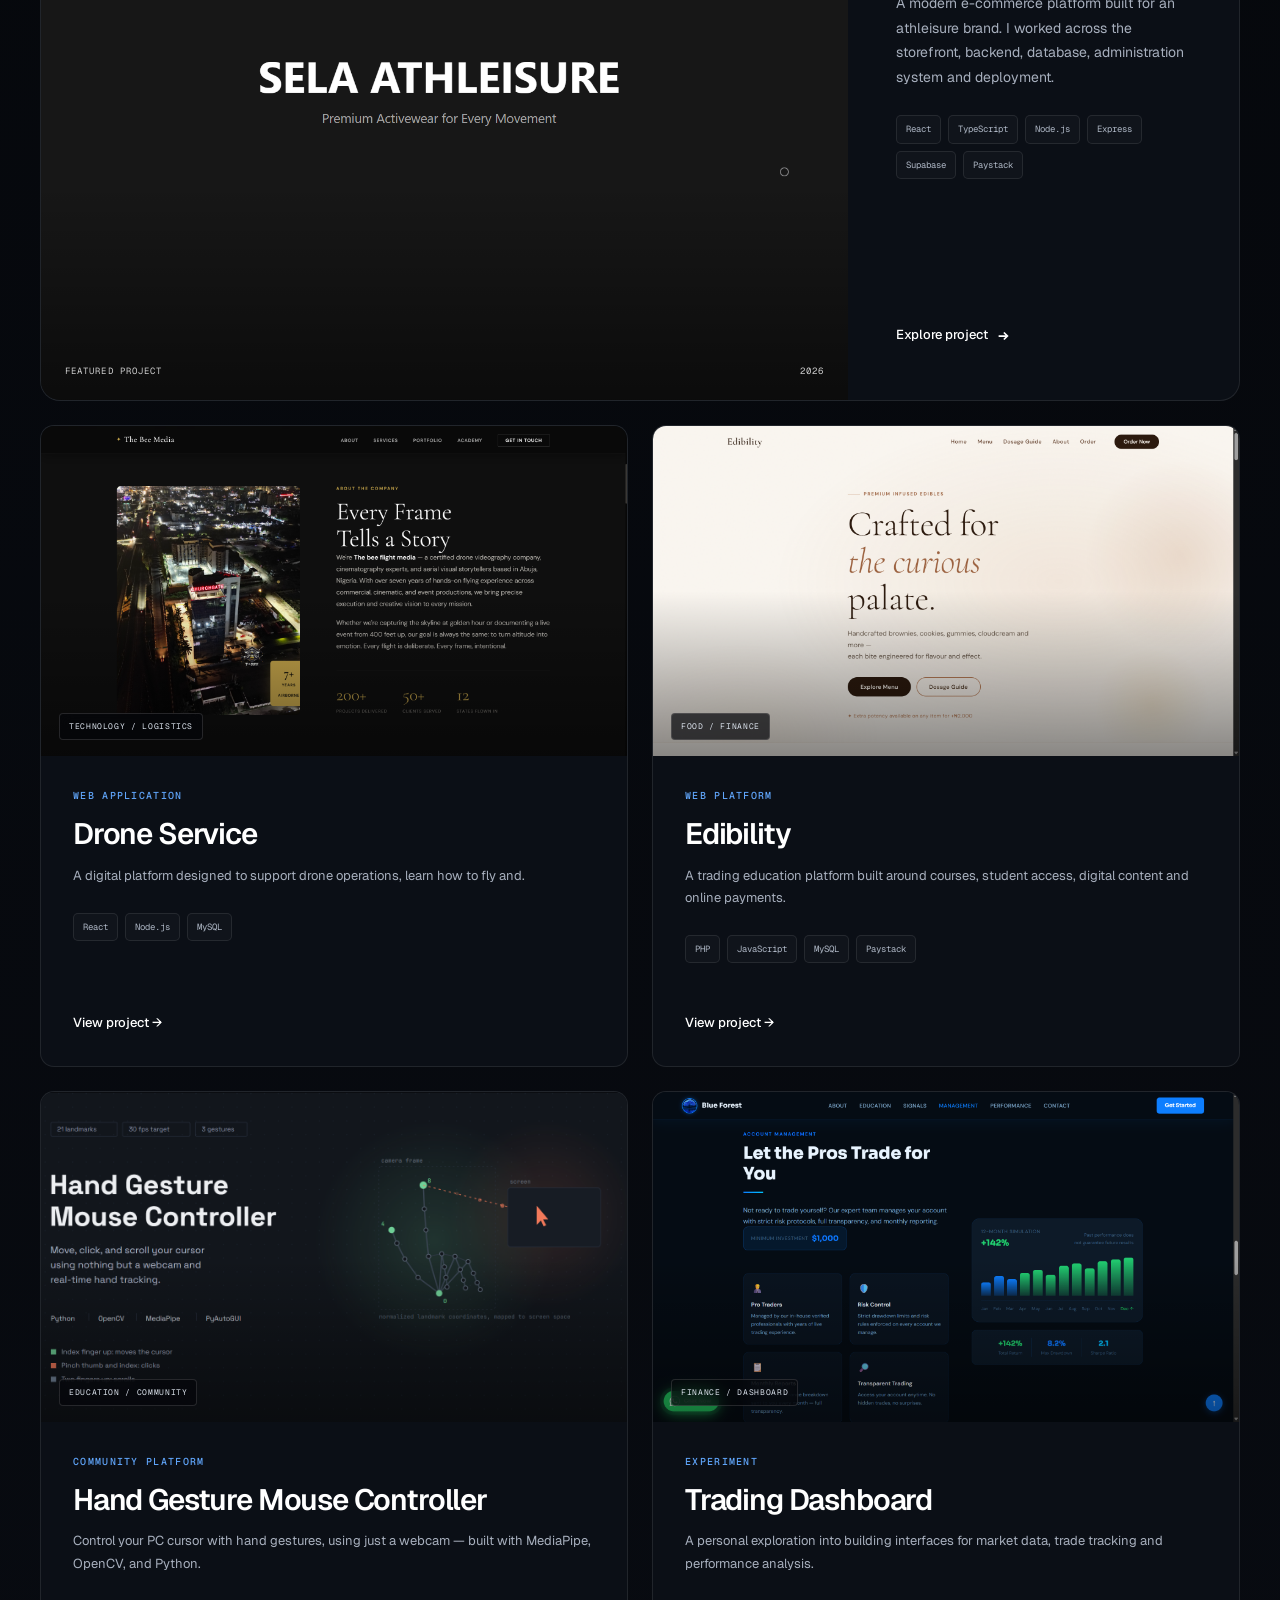
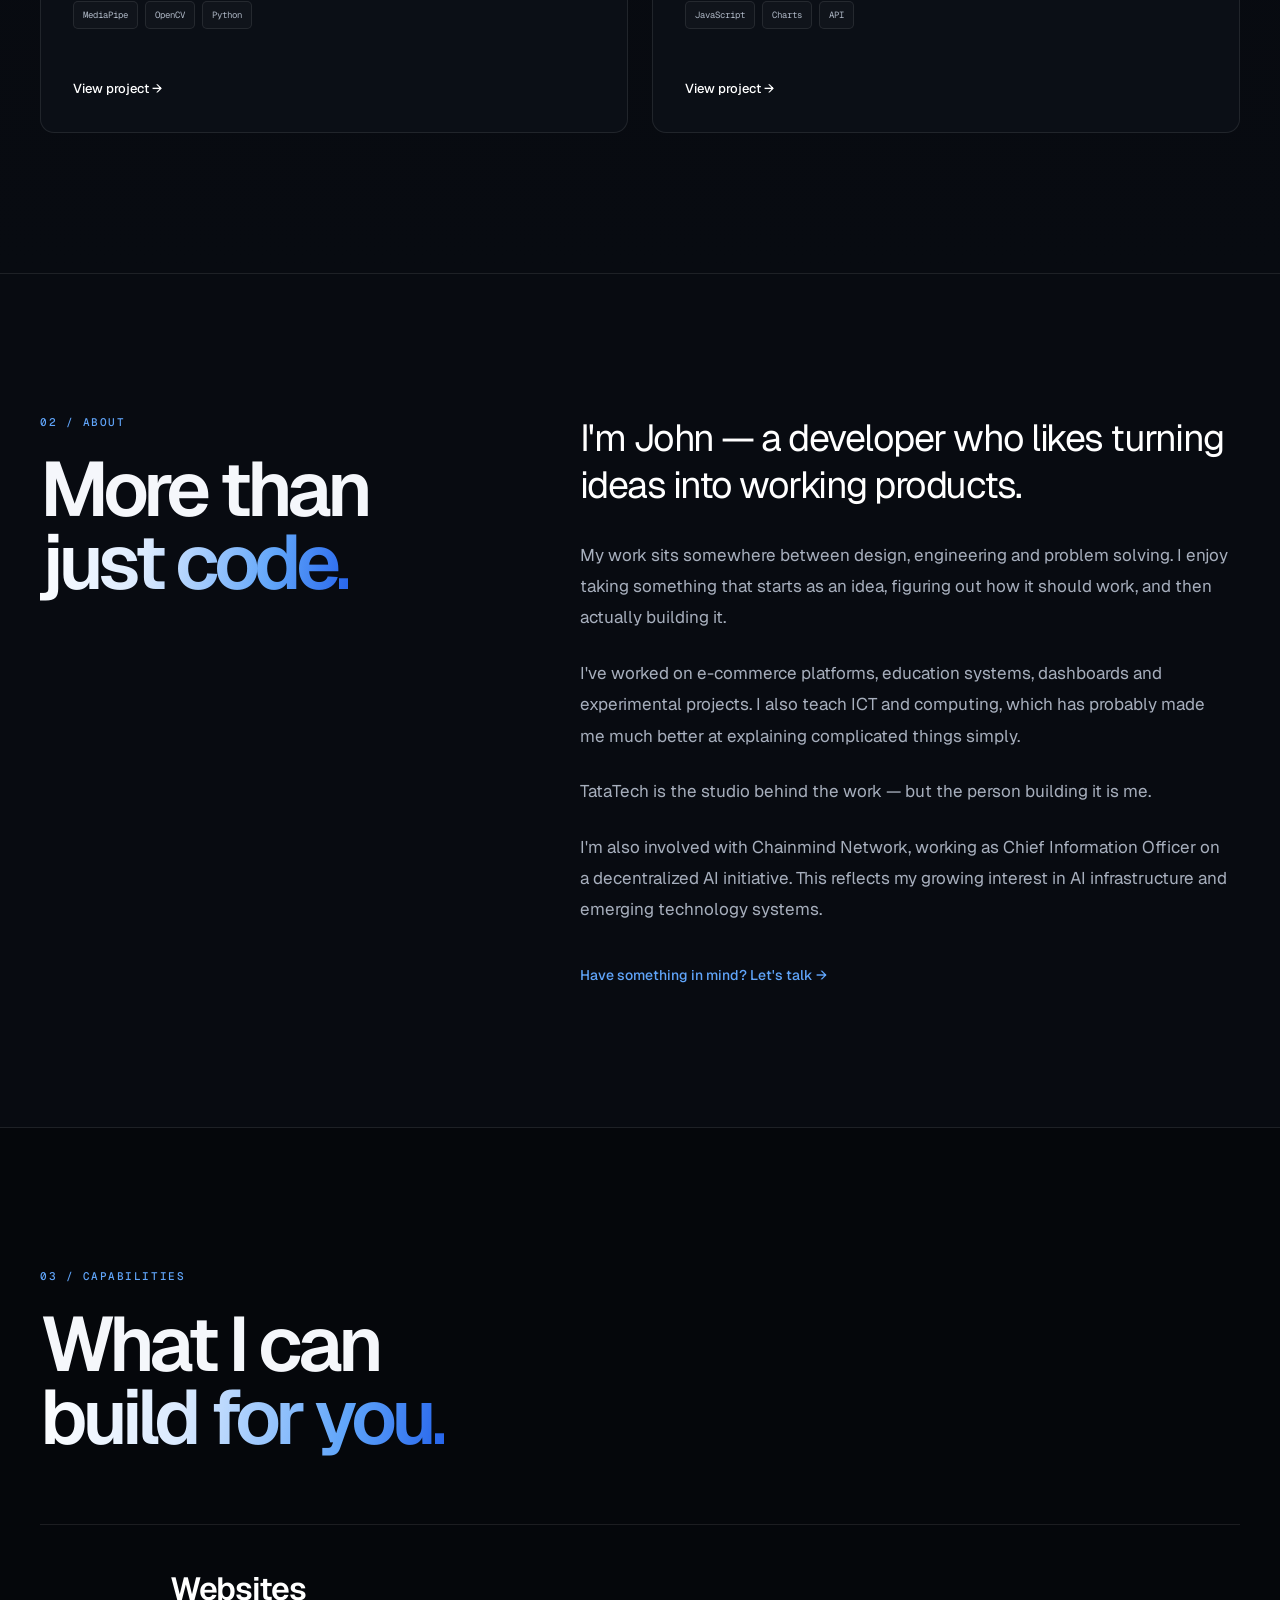
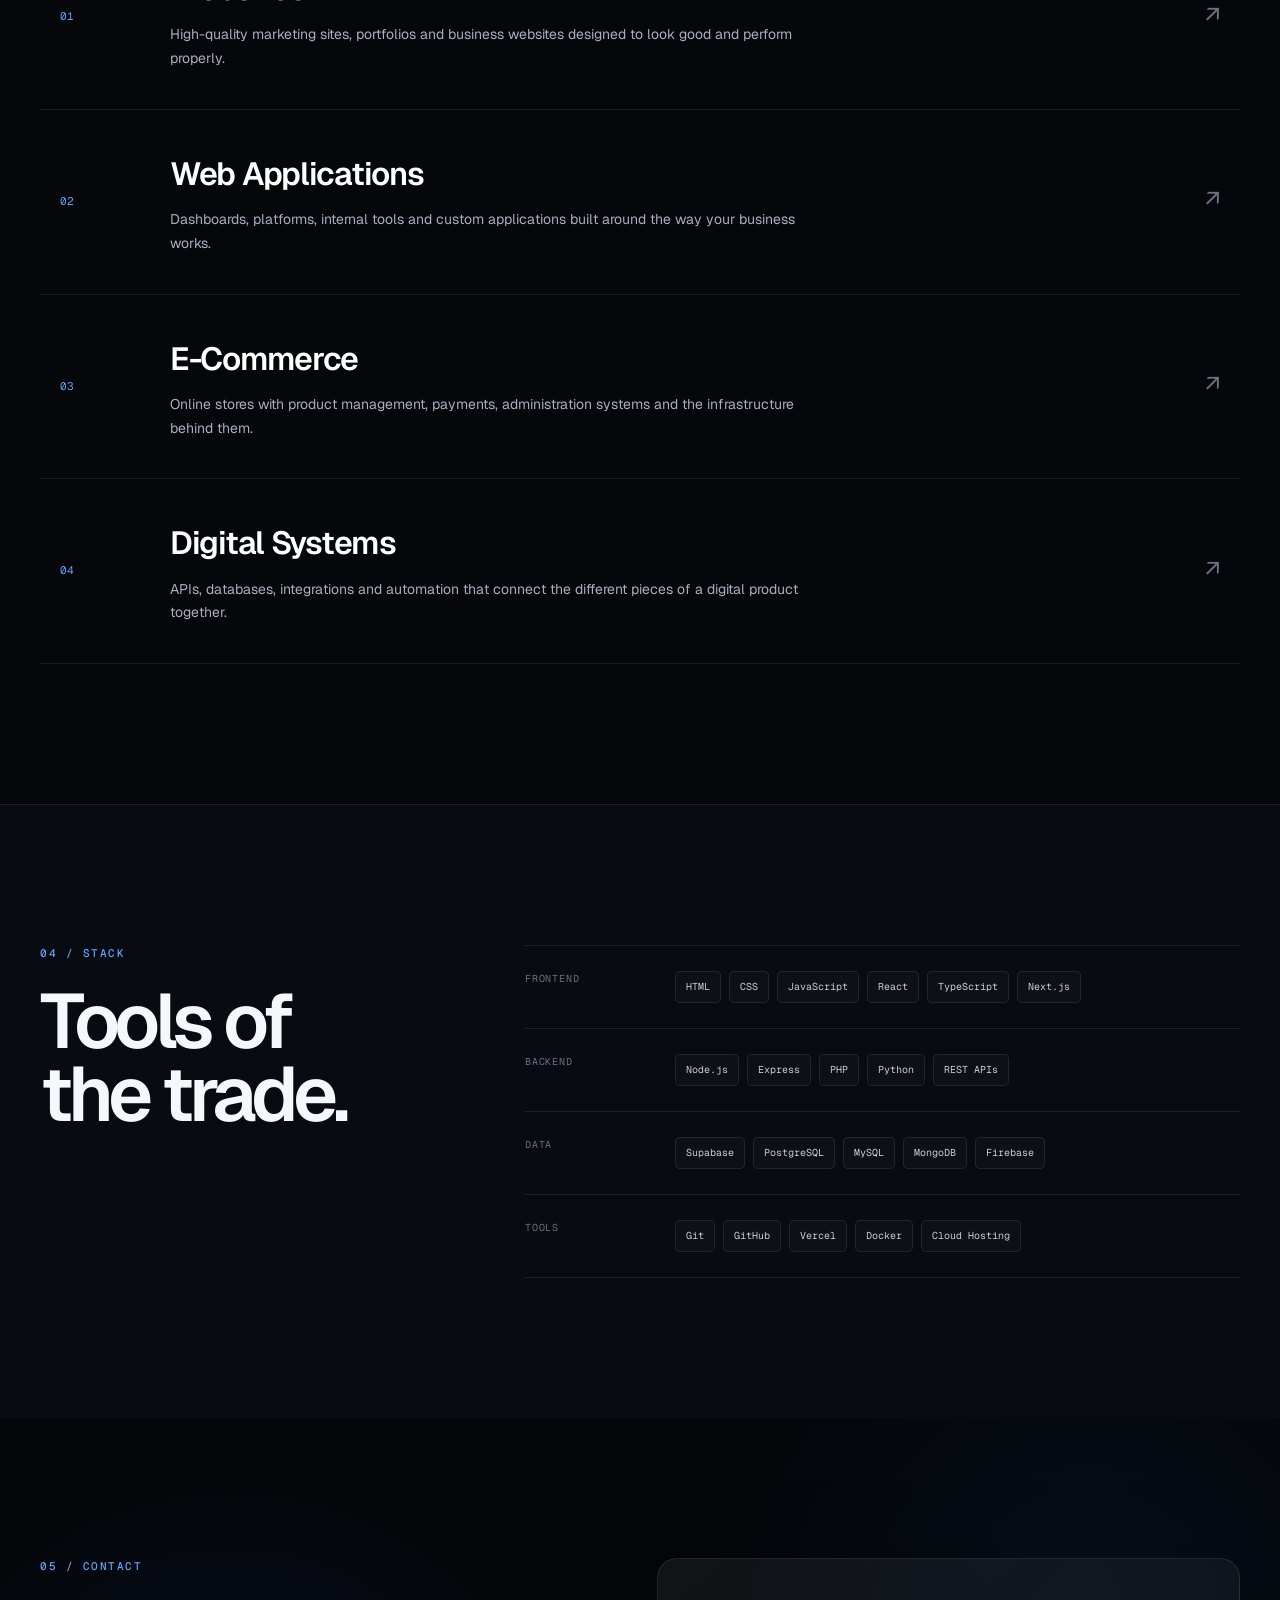
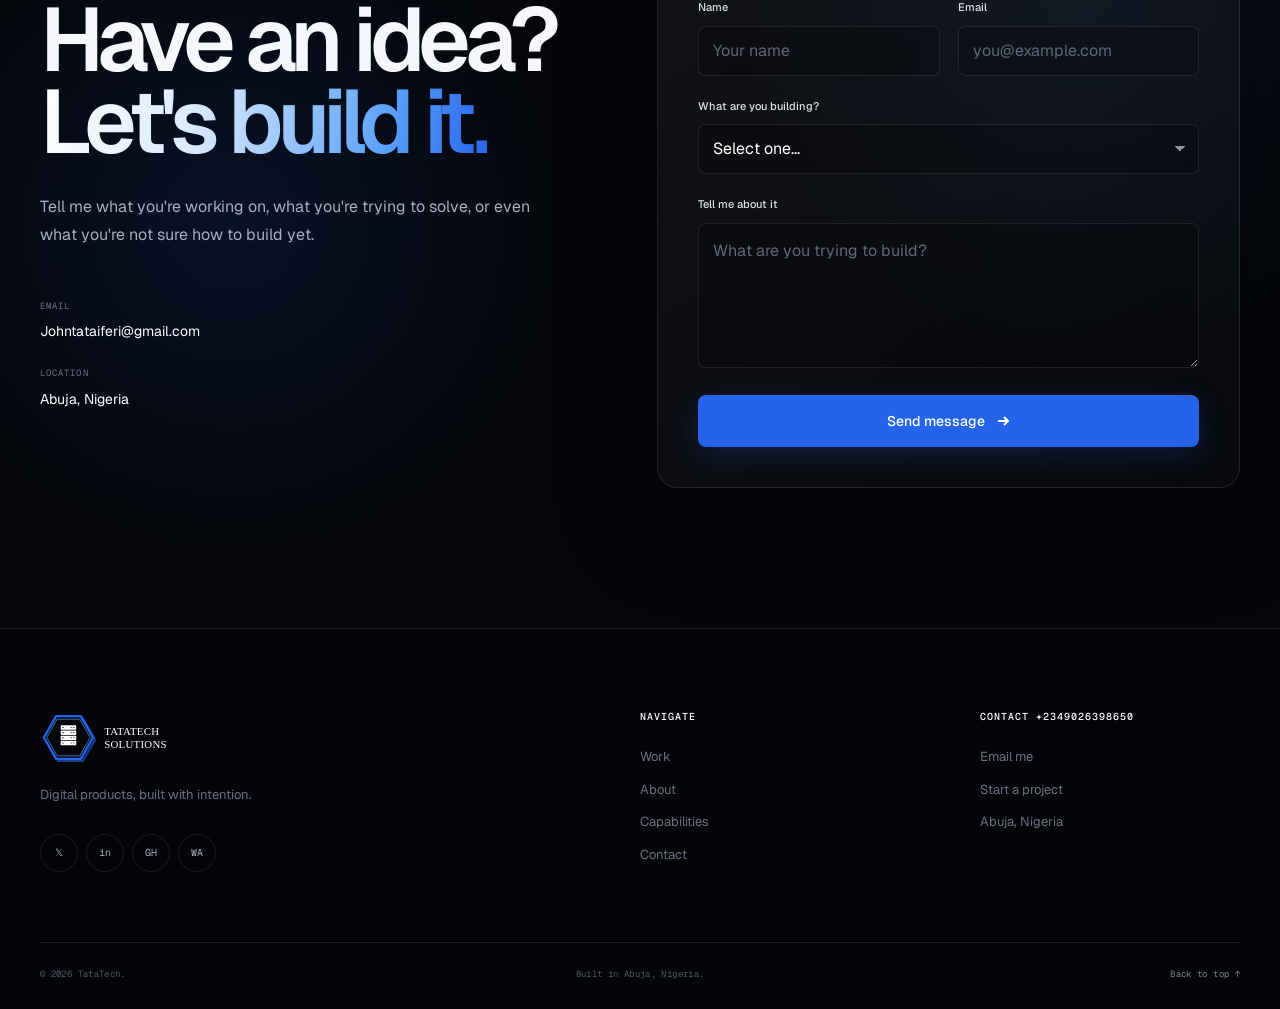
==== commit faa6d785: "add robots.txt and XML sitemap for SEO" ====
--- a/index.html
+++ b/index.html
@@ -1,39 +1,111 @@
 <!DOCTYPE html>
 <html lang="en">
+
 <head>
   <meta charset="UTF-8" />
   <meta name="viewport" content="width=device-width, initial-scale=1.0" />
 
+  <!-- Primary SEO -->
+  <title>John Tata | Software Engineer & AI Infrastructure</title>
+
   <meta
     name="description"
-    content="John Tata — developer and builder creating websites, web applications, e-commerce platforms and digital products from Abuja, Nigeria."
+    content="John Tata is a software engineer and technology leader at Chainmind Network, working across software engineering, AI infrastructure, decentralized AI systems and digital products in Nigeria."
   />
 
+  <meta name="author" content="John (Iferi) Tata" />
+
+  <meta name="robots" content="index, follow" />
+
+  <link
+    rel="canonical"
+    href="https://tatatechsolutions.vercel.app/"
+  />
+
+  <!-- Open Graph / Social Sharing -->
+  <meta property="og:type" content="website" />
   <meta
-    name="keywords"
-    content="John Tata, TataTech, web developer Abuja, full stack developer Nigeria, React developer Nigeria, web development"
+    property="og:title"
+    content="John Tata | Software Engineer & Technology Leader"
   />
-
-  <meta property="og:title" content="John Tata — Developer & Builder" />
   <meta
     property="og:description"
-    content="I build websites, applications and digital systems that turn ideas into things people can actually use."
+    content="Explore the work, projects and engineering interests of John Tata, software engineer and Chief Information Officer at Chainmind Network."
   />
-  <meta property="og:type" content="website" />
-
-  <title>John Tata — Developer & Builder</title>
-
+  <meta
+    property="og:url"
+    content="https://tatatechsolutions.vercel.app/"
+  />
+  <meta property="og:site_name" content="John Tata | TataTech" />
+
+  <!-- Twitter / X -->
+  <meta name="twitter:card" content="summary" />
+  <meta
+    name="twitter:title"
+    content="John Tata | Software Engineer"
+  />
+  <meta
+    name="twitter:description"
+    content="Software Engineer, AI Infrastructure and Technology Leader."
+  />
+
+  <!-- Person Structured Data -->
+  <script type="application/ld+json">
+  {
+    "@context": "https://schema.org",
+    "@type": "Person",
+    "name": "John (Iferi) Tata",
+    "alternateName": "John Tata",
+    "url": "https://tatatechsolutions.vercel.app/",
+    "jobTitle": [
+      "Software Engineer",
+      "Chief Information Officer"
+    ],
+    "description": "Software engineer and technology leader working across software development, AI infrastructure and decentralized AI systems.",
+    "worksFor": {
+      "@type": "Organization",
+      "name": "Chainmind Network",
+      "url": "https://chainmind.com.ng/"
+    },
+    "alumniOf": {
+      "@type": "CollegeOrUniversity",
+      "name": "Benson Idahosa University"
+    },
+    "sameAs": [
+      "https://www.linkedin.com/in/john-tata-5546bb244/",
+      "https://github.com/john-tata"
+    ],
+    "knowsAbout": [
+      "Software Engineering",
+      "Artificial Intelligence",
+      "AI Infrastructure",
+      "Decentralized AI",
+      "Web Development",
+      "Systems Engineering"
+    ]
+  }
+  </script>
+
+  <!-- Stylesheets -->
   <link rel="stylesheet" href="css/styles.css" />
 
+  <!-- Fonts -->
   <link rel="preconnect" href="https://fonts.googleapis.com" />
   <link rel="preconnect" href="https://fonts.gstatic.com" crossorigin />
 
   <link
     href="https://fonts.googleapis.com/css2?family=Geist:wght@300;400;500;600;700;800;900&family=Geist+Mono:wght@400;500&display=swap"
-    rel="stylesheet" />
-    <link rel="icon" type="image/svg+xml" href="/assets/logo/favicon.svg">
-  
+    rel="stylesheet"
+  />
+
+  <!-- Favicon -->
+  <link
+    rel="icon"
+    type="image/svg+xml"
+    href="/assets/logo/favicon.svg"
+  />
 </head>
+
 
 <body>
 
@@ -114,7 +186,7 @@
   var sets = {
     mobile:  ["assets/luffy.jpg",  "assets/samurai.jpg",  "assets/palmtrees.jpg"],
     tablet:  ["assets/luffy.jpg",  "assets/samurai.jpg",  "assets/palmtrees.jpg"],
-    desktop: ["assets/Giant monster Wallpaper.jpg", "assets/ghost-hero.jpg", "assets/deadpool.jpg"]
+    desktop: ["assets/giant.jpg", "assets/ghost-hero.jpg", "assets/deadpool.jpg"]
   };
 
   var n = sets.desktop.length;
@@ -160,15 +232,15 @@
           </p>
 
           <h1>
-            I build things<br />
-            <span class="gradient-text">for the web.</span>
+            I'm John Tata<br />
+            <span class="gradient-text">I build technology.</span>
           </h1>
 
           <p class="hero-sub">
-            Developer, builder and problem solver based in Abuja, Nigeria.
-            I create websites, web applications, e-commerce platforms and
-            digital systems that people can actually use.
-          </p>
+  Software engineer and technology leader based in Abuja, Nigeria.
+  I work across software development, AI infrastructure and digital
+  systems, building practical solutions to real-world problems.
+</p>
 
           <div class="hero-actions">
 
@@ -452,9 +524,9 @@
               </p>
 
               <div class="project-tags">
-                <span class="tag">React</span>
-                <span class="tag">Firebase</span>
-                <span class="tag">Tailwind</span>
+                <span class="tag">MediaPipe</span>
+                <span class="tag">OpenCV</span>
+                <span class="tag">Python</span>
               </div>
 
               <a
@@ -575,6 +647,13 @@
               TataTech is the studio behind the work — but the person
               building it is me.
             </p>
+
+            <p>
+  I'm also involved with Chainmind Network, working as Chief
+  Information Officer on a decentralized AI initiative.
+  This reflects my growing interest in AI infrastructure
+  and emerging technology systems.
+</p>
 
             <a href="#contact" class="text-link">
               Have something in mind? Let's talk →
@@ -1049,7 +1128,7 @@
           <div class="footer-socials">
 
             <a
-              href="https://x.com/john-tata"
+              href="https://x.com/johnn_tata"
               class="social-btn"
               aria-label="X"
             >
@@ -1057,7 +1136,7 @@
             </a>
 
             <a
-              href="#"
+              href="www.linkedin.com/in/john-tata-5546bb244"
               class="social-btn"
               aria-label="LinkedIn"
             >
